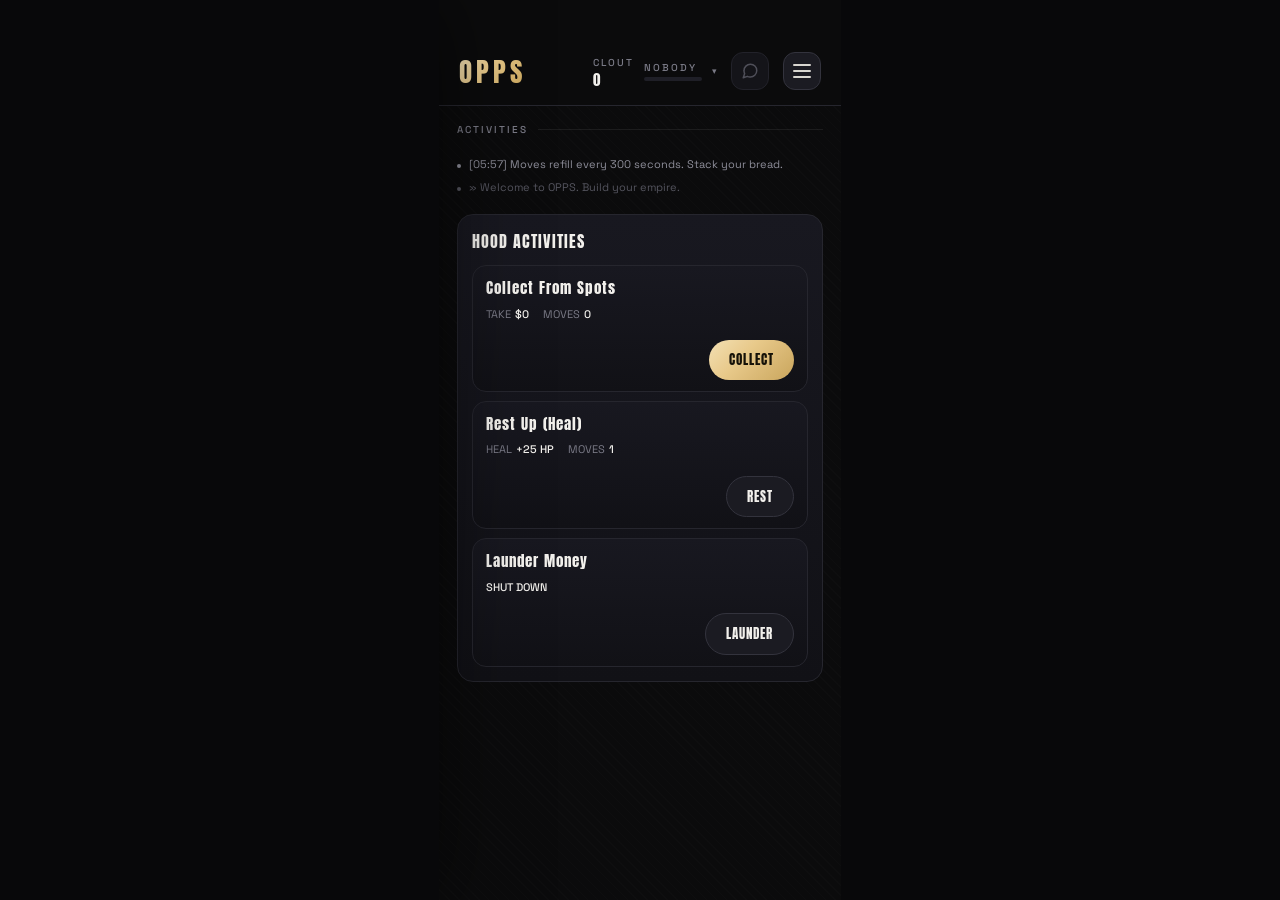
==== index.html @ dcd7d661 "DOM-114: S5 Crew + crew dialogue popup Rebuilds CREW to the Chrome Money v0.2 prototype: three secti" ====
<!DOCTYPE html>
<html lang="en">
<head>
  <meta charset="UTF-8">
  <meta name="viewport" content="width=device-width, initial-scale=1.0">
  <title>OPPS — Street Empire</title>
  <link rel="preconnect" href="https://fonts.googleapis.com">
  <link rel="preconnect" href="https://fonts.gstatic.com" crossorigin>
  <!-- The only two permitted families (CLAUDE.md, UI Implementation Contract).
       Anton ships a single weight; its weight comes from the typeface. -->
  <link href="https://fonts.googleapis.com/css2?family=Anton&family=Space+Grotesk:wght@400;500;700&display=swap" rel="stylesheet">
  <!-- Stylesheets load in this order and the cascade depends on it: tokens,
       shared chrome, then screens. A new screen adds css/<nn>-<name>.css and
       one line here — it never appends to someone else's file (DOM-127). -->
  <link rel="stylesheet" href="css/00-base.css">
  <link rel="stylesheet" href="css/10-chrome.css">
  <link rel="stylesheet" href="css/20-legacy.css">
  <link rel="stylesheet" href="css/25-opps-list.css">
  <link rel="stylesheet" href="css/30-plugs.css">
  <link rel="stylesheet" href="css/35-settings.css">
  <link rel="stylesheet" href="css/40-profile.css">
  <link rel="stylesheet" href="css/45-crew.css">
  <link rel="stylesheet" href="css/50-motion.css">
  <link rel="stylesheet" href="css/60-refinements.css">
  <link rel="stylesheet" href="css/70-moves.css">
</head>
<body>

<div class="app" id="app">

  <!-- HEADER (v0.2 README §Header) -->
  <header>
    <div class="hdr-row">
      <div class="logo">OPPS</div>

      <!-- clout cluster: CLOUT over value · rank over a 4px level-progress bar · ▾.
           (The bar wears --xp, the token the contract fixes for level meters;
           what it measures is Clout toward the next level — DOM-124.)
           Tap opens the metrics panel. -->
      <button class="hdr-cluster" onclick="openMetrics()" aria-label="Power and currencies">
        <span class="hdr-cluster-col">
          <span class="hdr-cluster-k">CLOUT</span>
          <span class="hdr-cluster-v" id="h-clout">0</span>
        </span>
        <span class="hdr-cluster-col">
          <span class="hdr-cluster-k" id="h-rank">SHORTY</span>
          <span class="hdr-xp-mini"><span class="hdr-xp-fill" id="h-xp-mini" style="width:0%"></span></span>
        </span>
        <span class="hdr-caret">&#9662;</span>
      </button>

      <!-- Messages ships with DOM-119 (S10); shown disabled, not dead.
           The unread badge markup is ready for it. -->
      <button class="hdr-btn" id="btn-msgs" disabled aria-label="Messages — not available yet">
        <svg width="18" height="18" viewBox="0 0 24 24" fill="none" stroke="currentColor" stroke-width="2" stroke-linecap="round" stroke-linejoin="round" aria-hidden="true"><path d="M21 11.5a8.38 8.38 0 0 1-9 8.4 8.5 8.5 0 0 1-3.5-.76L3 21l1.86-5.54A8.38 8.38 0 0 1 4 11.5a8.5 8.5 0 0 1 8.5-8.5 8.38 8.38 0 0 1 8.5 8.5z"></path></svg>
        <span class="hdr-badge" id="msg-badge" hidden></span>
      </button>

      <!-- hamburger — opens the nav drawer -->
      <button class="hdr-btn" id="btn-menu" onclick="openDrawer()" aria-label="Menu">
        <span class="hamb" aria-hidden="true"><i></i><i></i><i></i></span>
      </button>
    </div>
    <div class="hdr-rule"></div>
  </header>

  <!-- MAIN -->
  <main>

    <!-- Screen label — a caption, not a title -->
    <div class="section-label"><h3 id="section-title">ACTIVITIES</h3><div class="rule"></div></div>

    <!-- FEED -->
    <div id="feed">
      <div class="feed-line info">» Welcome to OPPS. Build your empire.</div>
    </div>

    <!-- HOOD TAB -->
    <div class="tab active" id="tab-hood">
      <!-- HOSPITAL (DOM-72) — hidden while healthy; the defeat flow lands here. -->
      <div class="card hospital-card" id="hospital-card" hidden>
        <div class="card-title">THE HOSPITAL</div>
        <div class="hospital-body">
          <div class="hospital-status">You got beat down. Discharged in
            <span class="hospital-timer" id="hospital-timer">0:00</span></div>
          <button class="hospital-heal-btn" id="hospital-heal-btn" onclick="hospitalHealNow()">HEAL NOW</button>
          <button class="hospital-iap-btn" id="hospital-iap-btn" hidden>SKIP THE WAIT</button>
        </div>
      </div>
      <div class="card">
        <div class="card-title">HOOD ACTIVITIES</div>
        <div class="job-grid">
          <div class="job-card" onclick="doActivity('collect')">
            <div class="job-name">Collect From Spots</div>
            <div class="job-meta">
              <span>TAKE <span class="val" id="collect-income">$0</span></span>
              <span>MOVES <span class="val">0</span></span>
            </div>
            <div class="do-job-btn">COLLECT</div>
          </div>
          <div class="job-card" onclick="doActivity('rest')">
            <div class="job-name">Rest Up (Heal)</div>
            <div class="job-meta">
              <span>HEAL <span class="val">+25 HP</span></span>
              <span>MOVES <span class="val">1</span></span>
            </div>
            <div class="do-job-btn secondary">REST</div>
          </div>
          <div class="job-card" onclick="doActivity('launder')">
            <div class="job-name">Launder Money</div>
            <div class="job-meta">
              <span class="val">SHUT DOWN</span>
            </div>
            <div class="do-job-btn secondary">LAUNDER</div>
          </div>
        </div>
      </div>
    </div>

    <!-- MAP TAB -->
    <div class="tab" id="tab-map">
      <div class="map-outer">
        <div id="map-container">
          <!-- SVG injected by map.js -->
        </div>
        <!-- Controls -->
        <div class="map-controls">
          <button onclick="GameMap.zoomIn()" title="Zoom in" id="map-btn-in">+</button>
          <div id="map-zoom-chip">1.0×</div>
          <button onclick="GameMap.zoomOut()" title="Zoom out" id="map-btn-out">−</button>
          <button onclick="GameMap.reset()" title="Fit city">⊡</button>
          <button onclick="GameMap.centerBase()" title="Center on base">⌖</button>
          <button onclick="toggleMap3D()" id="map-3d-btn" title="Toggle 3D view">3D</button>
        </div>
        <div class="map-hint">DRAG TO PAN · PINCH OR SCROLL TO ZOOM · DOUBLE-TAP TO ZOOM IN</div>
      </div>
    </div>

    <!-- MAKE MOVES TAB (S6, DOM-115) — renderJobs() writes all six sections. -->
    <div class="tab mv" id="tab-jobs"></div>

    <!-- FIGHT TAB -->
    <div class="tab" id="tab-fight">
      <div class="card">
        <div class="card-title">OPPS LIST</div>
        <div class="enemy-list" id="enemy-list"></div>
      </div>
    </div>

    <!-- PLUGS TAB -->
    <div class="tab" id="tab-plugs">
      <div class="card">
        <div class="card-title">PLUGS — YOUR CONNECTS</div>
        <div class="plugs-grid" id="plugs-grid"></div>
      </div>
    </div>

    <!-- STORE TAB -->
    <div class="tab" id="tab-store">
      <div class="card">
        <div class="card-title">THE PLUG — GEAR UP</div>
        <div class="store-grid" id="store-list"></div>
      </div>
      <div id="iap-section"></div>
    </div>

    <!-- PROPS TAB -->
    <div class="tab" id="tab-props">
      <div class="card">
        <div class="card-title">SPOTS — PASSIVE INCOME</div>
        <div class="prop-grid" id="prop-list"></div>
      </div>
    </div>

    <!-- CREW TAB -->
    <div class="tab" id="tab-crew"></div>

    <!-- PROFILE TAB -->
    <div class="tab" id="tab-profile">
      <div class="pf" id="pf-root"></div>
    </div>

    <!-- STATS TAB -->
    <div class="tab" id="tab-stats">
      <div class="card">
        <div class="card-title">YOUR STATS</div>
        <div class="stat-grid" id="stat-grid"></div>
      </div>
      <div class="card">
        <div class="card-title">INVENTORY</div>
        <div id="inventory-list"></div>
      </div>
    </div>

    <!-- SETTINGS TAB (DOM-111) — rendered by js/settings.js -->
    <div class="tab" id="tab-settings">
      <div class="st" id="st-root"></div>
    </div>

  </main>

  <!-- NAV DRAWER (v0.2 OVERLAYS.md) — stays mounted so open/close animates.
       Eight spec items; the LEGACY section is temporary (ruled on DOM-110,
       2026-09-14) and shrinks as DOM-115/117/118 absorb those screens. -->
  <div class="drawer-scrim" id="drawer-scrim" onclick="closeDrawer()"></div>
  <aside class="drawer" id="drawer" aria-hidden="true">
    <div class="drawer-head">
      <div class="drawer-wordmark">OPPS</div>
      <button class="btn-x" onclick="closeDrawer()" aria-label="Close menu">&#x2715;</button>
    </div>
    <nav class="drawer-items">
      <button class="drawer-item" data-nav="map"      onclick="navTo('map')"><span class="drawer-dot"></span><span class="drawer-label">THE HOOD</span></button>
      <button class="drawer-item" data-nav="jobs"     onclick="navTo('jobs')"><span class="drawer-dot"></span><span class="drawer-label">MAKE MOVES</span></button>
      <button class="drawer-item" data-nav="fight"    onclick="navTo('fight')"><span class="drawer-dot"></span><span class="drawer-label">OPPS LIST</span></button>
      <button class="drawer-item" data-nav="plugs"    onclick="navTo('plugs')"><span class="drawer-dot"></span><span class="drawer-label">PLUGS</span></button>
      <button class="drawer-item" data-nav="crew"     onclick="navTo('crew')"><span class="drawer-dot"></span><span class="drawer-label">CREW</span></button>
      <button class="drawer-item" data-nav="store"    onclick="navTo('store')"><span class="drawer-dot"></span><span class="drawer-label">STORE</span></button>
      <button class="drawer-item" data-nav="profile"  onclick="navTo('profile')"><span class="drawer-dot"></span><span class="drawer-label">PROFILE</span></button>
      <button class="drawer-item" data-nav="settings" onclick="navTo('settings')"><span class="drawer-dot"></span><span class="drawer-label">SETTINGS</span></button>
      <div class="drawer-divider">LEGACY</div>
      <button class="drawer-item legacy" data-nav="hood"  onclick="navTo('hood')"><span class="drawer-dot"></span><span class="drawer-label">ACTIVITIES</span></button>
      <button class="drawer-item legacy" data-nav="props" onclick="navTo('props')"><span class="drawer-dot"></span><span class="drawer-label">SPOTS</span></button>
      <button class="drawer-item legacy" data-nav="stats" onclick="navTo('stats')"><span class="drawer-dot"></span><span class="drawer-label">STATS</span></button>
    </nav>
  </aside>

  <!-- METRICS / CURRENCIES PANEL -->
  <div id="metrics-overlay" onclick="closeMetrics()">
    <div class="metrics-panel" onclick="event.stopPropagation()">
      <div class="metrics-head">
        <span class="caret">&#8250;</span>
        <span class="ttl">POWER &amp; CURRENCIES</span>
        <button class="metrics-close" onclick="closeMetrics()" aria-label="Close">&#10005;</button>
      </div>
      <div class="metrics-hero">
        <div>
          <div class="metric-label">TOTAL CLOUT</div>
          <div class="hero-val" id="m-clout">0</div>
          <div class="hero-sub">Street respect</div>
        </div>
        <div class="hero-right">
          <div class="hero-lv">LEVEL <span id="m-level">1</span></div>
          <div class="hero-rank" id="m-rank">SHORTY</div>
        </div>
      </div>
      <div class="metric-row">
        <div class="metric-top"><span class="metric-label">CLOUT TO NEXT</span><span class="metric-val" id="xp-label">0 / 100</span></div>
        <div class="metric-track"><div class="metric-fill xp" id="xp-bar" style="width:0%"></div></div>
      </div>
      <div class="metric-row">
        <div class="metric-top"><span class="metric-label">MOVES</span><span class="metric-val" id="moves-label">10 / 10</span></div>
        <div class="metric-track"><div class="metric-fill energy" id="moves-bar" style="width:100%"></div></div>
      </div>
      <div class="metric-row">
        <div class="metric-top"><span class="metric-label">HEALTH</span><span class="metric-val" id="health-label">100 / 100</span></div>
        <div class="metric-track"><div class="metric-fill health" id="health-bar" style="width:100%"></div></div>
      </div>
      <div class="metric-row">
        <div class="metric-top"><span class="metric-label">BAG</span><span class="metric-val cash" id="h-cash">$500</span></div>
      </div>
      <div class="metric-row">
        <div class="metric-top"><span class="metric-label">STAMINA</span><span class="metric-val" id="h-stamina">3 / 3</span></div>
      </div>
      <div class="metric-row" style="display:none">
        <span class="metric-val" id="h-moves">10/10</span><span class="metric-val" id="h-health">100/100</span>
      </div>
    </div>
  </div>


  <!-- ══ OVERLAYS ══
       All overlays render INSIDE the app frame, never as browser dialogs
       (design handoff: "all rendered inside the phone frame"). -->
  <!-- OFFER SHEET (DOM-76) — raised at the out-of-Stamina / out-of-Moves pain
       moments by surfaceOffer() in payments.js. One offer, one dismiss. -->
  <div class="overlay" id="offer-overlay">
    <div class="offer-box">
      <div class="offer-title" id="offer-title">OUT OF STAMINA</div>
      <div class="offer-desc" id="offer-desc"></div>
      <button class="offer-buy-btn" id="offer-buy-btn">BUY</button>
      <button class="offer-dismiss-btn" onclick="closeOffer()">WAIT IT OUT</button>
    </div>
  </div>

  <!-- ENGAGE MODAL (DOM-112 — OVERLAYS.md §Engage modal)
       Keeps the DOM-72 turn-based fight underneath: the sim window's three
       states are idle (pre-fight odds) → running (the round-by-round trace)
       → done (the W/L stamp). DIP is the existing RUN escape. -->
  <div class="overlay" id="combat-overlay">
    <div class="eng-box">

      <div class="eng-target">
        <div class="eng-portrait">
          <img id="c-enemy-portrait" src="" alt="" hidden>
        </div>
        <div class="eng-target-id">
          <div class="eng-name" id="c-enemy-name">OPP</div>
          <div class="eng-role" id="c-enemy-role"></div>
        </div>
      </div>

      <!-- Sim window — 96px, scanline texture. -->
      <div class="eng-sim" id="eng-sim">
        <div class="eng-idle">
          <div class="eng-idle-k">WIN PROBABILITY</div>
          <div class="eng-odds" id="c-odds">—</div>
        </div>
        <!-- The fight trace (the DOM-103 sparkline well, restyled): chrome
             line = you, --red = opp, one point per round. -->
        <div class="eng-trace" id="combat-log">
          <svg class="combat-spark" id="combat-spark" aria-hidden="true">
            <line class="combat-spark-mid" id="spark-mid"></line>
            <path class="opp" id="spark-opp"></path>
            <path class="you" id="spark-you"></path>
            <circle class="combat-spark-dot opp" id="spark-dot-opp" r="3"></circle>
            <circle class="combat-spark-dot you" id="spark-dot-you" r="3"></circle>
          </svg>
        </div>
        <div class="eng-stamp" id="spark-result"></div>
        <div class="eng-caption" id="combat-result"></div>
      </div>

      <div class="eng-foot">
        <button class="eng-dip" id="run-btn" onclick="runAway()">DIP</button>
        <button class="eng-hit" id="hit-btn" onclick="hitEm()">HIT &#39;EM</button>
      </div>
      <button class="eng-close" id="close-combat" onclick="closeCombat()" style="display:none">CLOSE</button>
    </div>
  </div>
  <!-- Clout log modal (DOM-115). OVERLAYS.md: bottom sheet, z 60, max-height
       82%, radius 24 24 0 0, translateY .26s, --border-gold with no bottom.
       Rows come off the transaction ledger, newest first. -->
  <div class="overlay" id="clout-log-overlay" onclick="cloutLogScrim(event)">
    <div class="clout-log">
      <div class="clout-log-head">
        <span class="clout-log-title">CLOUT LOG</span>
        <span class="clout-log-count" id="clout-log-count">0 EVENTS</span>
        <button class="clout-log-close" onclick="closeCloutLog()" aria-label="Close">&#10005;</button>
      </div>
      <div class="clout-log-body" id="clout-log-body"></div>
    </div>
  </div>

  <!-- Plug dialogue popup (DOM-113). OVERLAYS.md: z 70, centered, max-w 330px,
       scrim .8, border --border-gold, scale .22s. The name rides in a pill over
       the portrait; LATER is the dismiss, so there is no separate close X. -->
  <div class="overlay" id="plug-overlay" onclick="plugScrim(event)">
    <div class="plug-modal">
      <div class="plug-modal-portrait-wrap">
        <img id="plug-modal-portrait" src="" alt="">
        <div class="plug-modal-scrim"></div>
        <div class="plug-modal-namewrap">
          <span class="plug-modal-name" id="plug-modal-name">NAME</span>
        </div>
      </div>
      <div class="plug-modal-body">
        <div class="plug-modal-moniker" id="plug-modal-moniker">TITLE</div>
        <div class="plug-modal-text" id="plug-modal-text"></div>
        <div class="plug-quest" id="plug-quest-panel" hidden></div>
        <div class="plug-modal-footer">
          <span class="plug-modal-count" id="plug-modal-count">1 / 4</span>
          <span class="plug-modal-spacer"></span>
          <button class="plug-later-btn" onclick="closePlug()">LATER</button>
          <button class="plug-modal-cta" id="plug-modal-cta" onclick="advancePlug()">NEXT</button>
        </div>
      </div>
    </div>
  </div>
  <!-- Crew dialogue popup (DOM-114). Reuses the plug modal shell: 05-crew.md
       specifies "same geometry as the plug popup", with a 268px portrait and a
       status row where the plug has a moniker. -->
  <div class="overlay" id="crew-overlay" onclick="crewScrim(event)">
    <div class="plug-modal">
      <div class="plug-modal-portrait-wrap crew-modal-portrait-wrap">
        <img id="crew-modal-portrait" src="" alt="">
        <div class="plug-modal-scrim"></div>
        <div class="plug-modal-namewrap">
          <span class="plug-modal-name" id="crew-modal-name">NAME</span>
        </div>
      </div>
      <div class="plug-modal-body">
        <div class="crew-modal-status">
          <span class="crew-dot" id="crew-modal-dot"></span>
          <span class="crew-modal-doing" id="crew-modal-doing"></span>
        </div>
        <div class="crew-modal-line" id="crew-modal-line"></div>
        <div class="plug-modal-footer">
          <span class="plug-modal-spacer"></span>
          <button class="plug-later-btn" onclick="closeCrewMember()">LATER</button>
          <button class="crew-map-btn" onclick="crewSeeOnMap()">
            <svg width="14" height="14" viewBox="0 0 24 24" aria-hidden="true"><path d="M12 2C8.1 2 5 5.1 5 9c0 5.2 7 13 7 13s7-7.8 7-13c0-3.9-3.1-7-7-7zm0 9.5A2.5 2.5 0 1 1 12 6.5a2.5 2.5 0 0 1 0 5z"></path></svg>SEE ON MAP
          </button>
        </div>
      </div>
    </div>
  </div>
  <div class="levelup-banner" id="levelup-banner">
    <div class="levelup-text">RANKED UP</div>
    <div class="levelup-sub" id="levelup-sub">You are now Rank 2</div>
  </div>
  <div class="toast" id="toast"></div>
  <!-- Player Profile overlays: equip picker, confirm allocation, stat info -->
  <div id="pf-overlays"></div>

</div>

<script src="https://cdn.jest.com/sdk/latest/jestsdk.js"></script>
<script src="js/state.js"></script>
<script src="js/tuning.js"></script>
<script src="js/ledger.js"></script>
<script src="js/progression.js"></script>
<script src="js/xp.js"></script>
<script src="js/regen.js"></script>
<script src="js/unlocks.js"></script>
<script src="js/ui.js"></script>
<script src="js/auth.js"></script>
<script src="js/sound.js"></script>
<script src="js/map.js"></script>
<script src="js/hud.js"></script>
<script src="js/drops.js"></script>
<script src="js/jobs.js"></script>
<script src="js/fightmath.js"></script>
<script src="js/hospital.js"></script>
<script src="js/combat.js"></script>
<script src="js/store.js"></script>
<script src="js/properties.js"></script>
<script src="js/hood.js"></script>
<script src="js/stats.js"></script>
<script src="js/profile.js"></script>
<script src="js/crew.js"></script>
<script src="js/quests.js"></script>
<script src="js/plugs.js"></script>
<script src="js/settings.js"></script>
<script src="js/notifications.js"></script>
<script src="js/payments.js"></script>
<script src="js/map3d.js"></script>
<script src="js/main.js"></script>
</body>
</html>
---- css/00-base.css ----
/* ═══════════════════════════════════════════════════════════
   OPPS — CHROME MONEY v0.2
   Implements the UI Implementation Contract in CLAUDE.md and the
   v0.2 design handoff (docs/design/chrome-money-v0.2/README.md).
   Cold near-black panels. One warm metal gradient reserved for
   money and the single primary action. Anton display over
   Space Grotesk UI. No emoji, no red outside combat.

   Do not add values from the retired amber/highlighter guide.
   ═══════════════════════════════════════════════════════════ */
:root {
  /* ── Chrome Money v0.2 tokens — canonical (README §Design tokens) ── */
  /* surfaces */
  --app:            #08080a;  /* outside the app frame */
  --bg:             #0b0b0c;  /* app background, always with the pinstripe */
  --surface-deep:   #0d0d11;  /* header wells, image backdrops, log container */
  --surface:        #111116;  /* card gradient end, portrait backdrops */
  --surface-raised: #1b1b22;  /* buttons, icon wells, inputs, avatars */
  --track:          #1f1f27;  /* meter tracks, hairline section rules */
  --row-divider:    #1d1c22;  /* hairline between list rows */

  /* borders — always 1px */
  --border:          #26262e;  /* default card border, header rule */
  --border-strong:   #33333d;  /* control borders (buttons, inputs, portraits) */
  --border-gold:     #3d3627;  /* gold-tinted: accent cards, hover, overlays */
  --border-danger:   #5a2b24;  /* engage / opp borders */
  --border-disabled: #22222a;  /* disabled buttons/chips (with --bg-disabled) */
  --bg-disabled:     #141419;

  /* ink */
  --gold:          #e8c98a;  /* flat gold: values, icons, active labels */
  --gold-deep:     #a8873f;  /* end of gold bar-fill gradient */
  --ink:           #161208;  /* text on gold — never white */
  --text:          #f2f0ec;  /* primary text */
  --text-bright:   #d8d6d0;  /* body copy, message bubbles, icons */
  --text-mid:      #8e8e9a;  /* secondary text, inactive labels */
  --text-label:    #7a7a86;  /* eyebrow labels, timestamps */
  --text-disabled: #4f4f59;  /* disabled labels, "/ cap" halves */
  --xp:            #6f8cff;  /* XP/level bars, skill-point badge */
  --danger:        #e0523f;  /* opps, HP bars, unread badges, timers */
  --success:       #4fd39a;  /* owned/completed/positive, working dots */

  /* gradients (exact strings) */
  --gold-chrome:   linear-gradient(135deg,#f3e0b4,#e8c98a 40%,#c9a55c);
  --card-fill:     linear-gradient(180deg,#181820,#111116);
  --overlay-fill:  linear-gradient(180deg,#181820,#0d0d11);
  --warm-card:     linear-gradient(110deg,#1d1b16,#111116);
  --gold-bar:      linear-gradient(90deg,#e8c98a,#a8873f);
  --portrait-scrim: linear-gradient(0deg,rgba(8,8,10,0.9),transparent);
  --portrait-scrim-soft: linear-gradient(0deg,rgba(8,8,10,0.7),transparent); /* shorter scrims over list art */

  --modal-shadow: 0 30px 80px rgba(0,0,0,.6);

  /* shape — everything is a pill or a soft card */
  --r-pill: 999px;  /* ALL buttons, chips, badges, bars, avatars */
  --r-panel: 22px;  /* centered overlay panels */
  --r-sheet: 24px;  /* bottom sheets: 24px 24px 0 0 */
  --r-card: 16px;   /* cards, list containers */
  --r-tile: 14px;   /* small tiles, portrait frames, drawer items */
  --r-icon: 12px;   /* 38px icon buttons, 36px map controls */

  --pad-screen: 20px;  --gap-list: 9px;  --gap-section: 14px;

  --display: 'Anton', sans-serif;
  --ui:      'Space Grotesk', sans-serif;

  /* rarity (DOM-18, CLAUDE.md "Rarity") — v0.2 KEEPS this 6-tier
     reserved-hue scale (ruled on DOM-110, 2026-09-14): the prototype's
     4-tier gold-LEGEND scale is NOT adopted; gold stays money-only.
     Item NAME ink + 1px border tint, never a fill, never a glow.
     Mythic reserved. */
  --rarity-common:    #a6a6b2;  --rarity-common-edge:    #33333d;
  --rarity-uncommon:  #8fbf78;  --rarity-uncommon-edge:  #33412f;
  --rarity-rare:      #56b3c9;  --rarity-rare-edge:      #24404a;
  --rarity-epic:      #a08ae6;  --rarity-epic-edge:      #3a3354;
  --rarity-legendary: #d99a4e;  --rarity-legendary-edge: #4a3823;
  --rarity-mythic:    #cf6f9e;  --rarity-mythic-edge:    #48293a;

  /* ── Legacy v0.1 aliases ──
     The pre-v0.2 rules below still read these. Each screen rebuild
     (DOM-111..119) moves its rules onto the canonical names; delete the
     aliases with the last one. Do not use them in new code. */
  --well:        var(--surface-deep);
  --panel-top:   #181820;
  --panel:       var(--surface);
  --control:     var(--surface-raised);
  --border-ctrl: var(--border-strong);
  --border-red:  var(--border-danger);
  --body:        var(--text-bright);
  --muted:       var(--text-mid);
  --faint:       var(--text-label);
  --ghost:       #55555f;
  --disabled:    var(--text-disabled);
  --chrome:      var(--gold);
  --chrome-ink:  var(--ink);
  --red:         var(--danger);
  --green:       var(--success);
  --chrome-fill: var(--gold-chrome);
  --panel-fill:  var(--card-fill);
  --energy-fill: var(--gold-bar);
  --chip-locked-bg:     var(--bg-disabled);
  --chip-locked-border: var(--border-disabled);
}

::selection { background: var(--chrome); color: var(--chrome-ink); }

* { margin: 0; padding: 0; box-sizing: border-box; }

body {
  margin: 0;
  background: var(--app);
  color: var(--body);
  font-family: var(--ui);
  font-size: 15px;
  line-height: 1.5;
  height: 100vh;
  height: 100dvh;
  overflow: hidden;
}

/* ═══════════════════════════════════════════════════════════
   APP SHELL
   The bezel is a prototype presentation device and is NOT built.
   ═══════════════════════════════════════════════════════════ */

.app {
  position: relative;
  width: 100%;
  max-width: 402px;
  margin: 0 auto;
  /* a fixed frame: the header stays put and `main` scrolls inside it,
     rather than the whole document scrolling */
  height: 100vh;
  height: 100dvh;
  display: flex;
  flex-direction: column;
  overflow: hidden;
  background: var(--bg);
  /* the pinstripe — screen surface only (v0.2 exact string) */
  background-image: repeating-linear-gradient(45deg,
    rgba(255,255,255,0.012), rgba(255,255,255,0.012) 1px,
    transparent 1px, transparent 7px);
}
---- css/10-chrome.css ----
/* ═══════════════════════════════════════════════════════════
   SHARED CHROME
   The furniture every screen sits in: header and clout cluster, the scroll
   body, tab containers, cards, buttons and meters. A screen restyling one of
   these is changing it for every screen — say so on the ticket.

   Linked from index.html in this order; the cascade depends on it.
   ═══════════════════════════════════════════════════════════ */
/* ── HEADER ── */
header {
  flex: none;
  padding: 52px var(--pad-screen) 0;
  background: var(--bg);
  position: relative;
  z-index: 10;
}
.hdr-row { display: flex; align-items: center; gap: var(--gap-section); }

.logo {
  font-family: var(--display);
  font-size: 27px;
  line-height: 1;
  letter-spacing: 4px;
  background: var(--gold-chrome);
  -webkit-background-clip: text;
          background-clip: text;
  color: transparent;
}

/* ── clout cluster (v0.2 README §Header) — tap opens the metrics panel ──
   CLOUT label over the value; rank title over a 4px XP mini-bar; a 9px ▾ */
.hdr-cluster {
  display: flex; align-items: center; gap: 10px;
  margin-left: auto;
  background: none; border: none; padding: 0;
  cursor: pointer; text-align: left;
  transition: opacity .16s;
}
.hdr-cluster:hover { opacity: .82; }
.hdr-cluster-col { display: flex; flex-direction: column; gap: 3px; }
.hdr-cluster-k {
  font-family: var(--ui); font-weight: 500; font-size: 10px;
  letter-spacing: 2px; text-transform: uppercase; color: var(--text-label);
}
.hdr-cluster-v {
  font-family: var(--display); font-size: 15px; letter-spacing: 1px;
  line-height: 1; color: var(--text);
}
.hdr-xp-mini {
  display: block; min-width: 58px; height: 4px;
  border-radius: var(--r-pill); background: var(--track); overflow: hidden;
}
.hdr-xp-fill {
  display: block; height: 100%; background: var(--xp);
  border-radius: var(--r-pill); transition: width .4s;
}
.hdr-caret { font-size: 9px; color: var(--text-label); }

/* 38x38 icon buttons — radius 12 (v0.2 icon-button recipe) */
.hdr-btn {
  flex: none; position: relative;
  width: 38px; height: 38px;
  display: flex; align-items: center; justify-content: center;
  background: var(--surface-raised);
  border: 1px solid var(--border-strong);
  border-radius: var(--r-icon);
  color: var(--text-bright);
  cursor: pointer;
  transition: border-color .16s;
}
.hdr-btn:hover:not(:disabled) { border-color: var(--border-gold); }
.hdr-btn:disabled {
  background: var(--bg-disabled);
  border-color: var(--border-disabled);
  color: var(--text-disabled);
  cursor: not-allowed;
}
/* unread badge (v0.2: -5px offsets, 1px bg ring, SG 700 9px ink) */
.hdr-badge {
  position: absolute; top: -5px; right: -5px;
  min-width: 16px; height: 16px; padding: 0 4px;
  display: flex; align-items: center; justify-content: center;
  background: var(--danger); border: 1px solid var(--bg);
  border-radius: var(--r-pill);
  font-family: var(--ui); font-weight: 700; font-size: 9px; color: var(--ink);
}
.hdr-badge[hidden] { display: none; }
/* hamburger — three 18×2px pills, 4px gaps */
.hamb { display: flex; flex-direction: column; gap: 4px; }
.hamb i {
  display: block; width: 18px; height: 2px;
  border-radius: var(--r-pill); background: var(--text-bright);
}

/* signature divider — full-bleed, 15px under the row */
.hdr-rule {
  height: 1px; margin: 15px calc(var(--pad-screen) * -1) 0;
  background: var(--border);
}

/* ── SCROLL BODY ── (v0.2: 18px sides; The Hood is the 0-padding exception) */
main {
  flex: 1;
  overflow-y: auto;
  padding: 16px 18px 28px;
  scrollbar-width: none;
}
main::-webkit-scrollbar { width: 0; height: 0; }

/* the map fills the body: main becomes a flex column so .map-outer's
   `flex: 1` resolves against a real height instead of collapsing.
   Map is the one screen with no side padding. */
.app.is-map main { padding: 0; overflow: hidden; display: flex; flex-direction: column; }
.app.is-map .tab.active { display: flex; flex-direction: column; flex: 1; min-height: 0; }
.map-outer { min-height: 0; }
.app.is-map .section-label,
.app.is-map #feed { display: none; }

/* section label — a caption, not a title. Do not enlarge. */
.section-label { display: flex; align-items: center; gap: 10px; margin-bottom: 16px; }
.section-label h3 {
  margin: 0;
  font-family: var(--ui);
  font-weight: 500; font-size: 10px; letter-spacing: 2px;
  text-transform: uppercase;
  color: var(--faint);
}
.section-label .rule { flex: 1; height: 1px; background: rgba(255,255,255,0.07); }

/* section header (within screens): Anton 15px title + rule + right count */
.section-head { display: flex; align-items: center; gap: 10px; margin-bottom: 10px; }
.section-head h4 {
  margin: 0; font-family: var(--display);
  font-size: 15px; letter-spacing: 2px; color: var(--text);
}
.section-head .rule { flex: 1; height: 1px; background: var(--track); }
.section-head .count {
  font-family: var(--ui); font-weight: 500; font-size: 10px;
  letter-spacing: 2px; text-transform: uppercase; color: var(--text-label);
}

/* ── TABS ── */
/* Visibility is the tab's own business. `:not(.active)` is what makes that
   stick: at (0,2,0) it outranks any single-class rule a screen declares for
   itself, so a screen cannot accidentally leave its tab on top of every other
   one — which is exactly what `.mv { display: flex }` did (DOM-129). A screen
   that needs a display other than block says so with `.tab.<screen>.active`. */
.tab:not(.active) { display: none; }
.tab.active { display: block; }

/* ═══════════════════════════════════════════════════════════
   NAV DRAWER (v0.2 OVERLAYS.md) — z 50 scrim / 51 panel.
   Hidden overlays stay MOUNTED (opacity 0, pointer-events none)
   so open/close always animates.
   ═══════════════════════════════════════════════════════════ */
.drawer-scrim {
  position: absolute; inset: 0; z-index: 50;
  background: rgba(0,0,0,0.6);
  opacity: 0; pointer-events: none;
  transition: opacity .25s;
}
.drawer-scrim.open { opacity: 1; pointer-events: auto; }
.drawer {
  position: absolute; top: 0; bottom: 0; left: 0; z-index: 51;
  width: 262px;
  display: flex; flex-direction: column;
  padding: 30px 0 20px;
  background: var(--overlay-fill);
  border-right: 1px solid var(--border);
  box-shadow: 30px 0 80px rgba(0,0,0,0.6);
  transform: translateX(-112%);
  transition: transform .28s cubic-bezier(.4,0,.2,1);
}
.drawer.open { transform: translateX(0); }
.drawer-head {
  display: flex; align-items: center; justify-content: space-between;
  padding: 0 20px 18px;
  border-bottom: 1px solid var(--track);
}
.drawer-wordmark {
  font-family: var(--display); font-size: 24px; letter-spacing: 4px;
  line-height: 1;
  background: var(--gold-chrome);
  -webkit-background-clip: text;
          background-clip: text;
  color: transparent;
}
.drawer-items { flex: 1; overflow-y: auto; scrollbar-width: none; padding-top: 12px; }
.drawer-items::-webkit-scrollbar { width: 0; }
.drawer-item {
  display: flex; align-items: center; gap: 12px;
  width: calc(100% - 24px); text-align: left;
  margin: 0 12px; padding: 14px 16px;
  border-radius: var(--r-tile);
  background: transparent; border: 1px solid transparent;
  cursor: pointer;
  transition: background .16s;
}
.drawer-item:hover { background: rgba(255,255,255,0.02); }
.drawer-dot {
  flex: none; width: 7px; height: 7px; border-radius: 50%;
  background: var(--border-strong);
}
.drawer-label {
  font-family: var(--display); font-size: 15px; letter-spacing: 1.5px;
  color: var(--text-mid);
}
.drawer-item.active {
  background: var(--surface-raised);
  border-color: var(--border-gold);
}
.drawer-item.active .drawer-dot { background: var(--gold-chrome); }
.drawer-item.active .drawer-label { color: var(--text); }
/* locked items (none currently — recipe per OVERLAYS.md) */
.drawer-item.locked { cursor: default; }
.drawer-item.locked:hover { background: transparent; }
.drawer-item.locked .drawer-label { color: var(--text-disabled); }
.drawer-soon {
  margin-left: auto; padding: 3px 8px;
  font-family: var(--ui); font-weight: 700; font-size: 9px;
  letter-spacing: 1px; color: var(--text-disabled);
  border: 1px solid var(--border-disabled); border-radius: var(--r-pill);
}
/* TEMPORARY (ruled on DOM-110, 2026-09-14): legacy screens keep a quiet
   drawer section until their v0.2 homes land. ACTIVITIES → DOM-115,
   SPOTS/STATS → DOM-117/118. Delete this block with the last of them. */
.drawer-divider {
  display: flex; align-items: center; gap: 8px;
  margin: 14px 28px 6px;
  font-family: var(--ui); font-weight: 500; font-size: 9px;
  letter-spacing: 2px; color: var(--text-disabled);
}
.drawer-divider::after { content: ''; flex: 1; height: 1px; background: var(--track); }
.drawer-item.legacy { padding: 10px 16px; }
.drawer-item.legacy .drawer-label { font-size: 12px; color: var(--text-disabled); }
.drawer-item.legacy.active .drawer-label { color: var(--text-mid); }

/* ── CARDS ── */
.card {
  background: var(--panel-fill);
  border: 1px solid var(--border);
  border-radius: var(--r-card);
  padding: 14px;
  margin-bottom: var(--gap-section);
}
.card-title {
  font-family: var(--display);
  font-size: 16px;
  letter-spacing: 1px;
  color: var(--text);
  margin-bottom: 12px;
}

/* ── BUTTONS ──
   All full pills, Anton 12-13 / +1px, 34-38px tall,
   44px effective hit target via padding. One primary per region. */
.btn-primary,
.btn-secondary,
.btn-hostile,
.btn-locked {
  font-family: var(--display);
  font-size: 13px;
  letter-spacing: 1px;
  border-radius: var(--r-pill);
  padding: 11px 20px;
  min-height: 36px;
  cursor: pointer;
  transition: filter .16s, border-color .16s;
}
.btn-primary {
  background: var(--chrome-fill);
  border: none;
  color: var(--chrome-ink);
}
.btn-primary:hover { filter: brightness(1.08); }
.btn-secondary {
  background: var(--surface-raised);
  border: 1px solid var(--border-strong);
  color: var(--text);
}
.btn-secondary:hover { border-color: var(--border-gold); color: var(--text); }
/* combat entry only */
.btn-hostile {
  background: var(--surface-raised);
  border: 1px solid var(--border-danger);
  color: var(--danger);
}
.btn-hostile:hover { background: rgba(224,82,63,0.12); }
/* locked chips state the gate, not the refusal */
.btn-locked,
.btn-primary:disabled,
.btn-secondary:disabled,
.btn-hostile:disabled {
  background: var(--chip-locked-bg);
  border: 1px solid var(--chip-locked-border);
  color: var(--disabled);
  cursor: not-allowed;
  filter: none;
}

/* ── METERS ──
   7px tall (4px mastery), radius 999, track --track, width transition .4s.
   Fills are fixed per meter: XP --xp, energy --energy-fill,
   health --green, enemy HP --red, mastery --energy-fill. */
.meter-track {
  height: 7px; border-radius: var(--r-pill);
  background: var(--track); overflow: hidden;
}
.meter-track.mastery { height: 4px; }
.meter-fill {
  height: 100%; border-radius: var(--r-pill);
  transition: width .4s;
}
.meter-fill.xp      { background: var(--xp); }
.meter-fill.energy  { background: var(--energy-fill); }
.meter-fill.health  { background: var(--green); }
.meter-fill.enemy   { background: var(--red); }
.meter-fill.mastery { background: var(--energy-fill); }
---- css/20-legacy.css ----
/* ═══════════════════════════════════════════════════════════
   v0.1 SCREENS AWAITING REBUILD
   Job grid, Hood, Store, Properties, feed, overlays, combat modal, threat,
   Stats, level-up banner, toast, IAP, Crew, scrollbar, Map and enemy cards —
   carried over from v0.1 unchanged. As each screen is rebuilt under DOM-107
   its rules move out to css/screens/<name>.css and shrink this file.

   Linked from index.html in this order; the cascade depends on it.
   ═══════════════════════════════════════════════════════════ */
/* ── JOB GRID ──
   Single-column rows, action anchored right and vertically centred. */
.job-grid {
  display: flex;
  flex-direction: column;
  gap: var(--gap-list);
}
.job-card {
  background: var(--panel-fill);
  border: 1px solid var(--border);
  border-radius: 14px;
  padding: 11px 13px;
  cursor: pointer;
  transition: border-color .16s;
  position: relative;
}
.job-card:hover { border-color: var(--border-ctrl); }
/* locked jobs render at full contrast — the action names the gate */
.job-card.locked { cursor: not-allowed; }
.job-card.locked:hover { border-color: var(--border); }
.job-name {
  font-family: var(--display); font-size: 15px; letter-spacing: 1px;
  color: var(--text); margin-bottom: 6px;
}
.job-meta { display: flex; gap: var(--gap-section); font-size: 11px; color: var(--faint); margin-bottom: 8px; }
.job-meta span { display: flex; align-items: center; gap: 4px; }
.job-meta .val { color: var(--text); font-weight: 500; }
.job-pay { color: var(--chrome); font-size: 13px; font-weight: 500; }
.job-progress-wrap { margin-top: 8px; }
.job-progress-label {
  display: flex; justify-content: space-between;
  font-size: 10px; letter-spacing: 2px; text-transform: uppercase;
  color: var(--faint); margin-bottom: 4px;
}
.job-bar { height: 4px; background: var(--track); border-radius: var(--r-pill); overflow: hidden; }
.job-bar-fill { height: 100%; background: var(--energy-fill); border-radius: var(--r-pill); transition: width .4s; }
.do-job-btn {
  margin-top: 10px;
  float: right;
  background: var(--chrome-fill);
  border: none;
  color: var(--chrome-ink);
  font-family: var(--display);
  font-size: 13px;
  letter-spacing: 1px;
  padding: 10px 20px;
  border-radius: var(--r-pill);
  cursor: pointer;
  transition: filter .16s;
}
.do-job-btn:hover { filter: brightness(1.06); }
.do-job-btn:disabled {
  background: var(--chip-locked-bg);
  border: 1px solid var(--chip-locked-border);
  color: var(--disabled);
  cursor: not-allowed;
  filter: none;
}

/* ── FIGHT / HOOD ── */
.enemy-list { display: flex; flex-direction: column; gap: var(--gap-list); }
.enemy-card {
  background: var(--panel-fill);
  border: 1px solid var(--border);
  border-radius: var(--r-card);
  padding: 11px 13px;
  display: flex;
  align-items: center;
  gap: 12px;
  /* 58px portrait + a long action label leaves too little for the name on a
     390pt screen. Let the action drop to its own row rather than crush the
     info column; it stays right-anchored either way. */
  flex-wrap: wrap;
  row-gap: 10px;
}
/* opps: 58px circle, 1px control edge. Allies get 62px + a chrome ring. */
.enemy-avatar {
  width: 58px; height: 58px;
  border-radius: 50%;
  background: var(--well);
  display: flex; align-items: center; justify-content: center;
  border: 1px solid var(--border-ctrl);
  flex-shrink: 0;
  overflow: hidden;
}
/* keeps the name readable; forces the action to wrap before this crushes */
.enemy-info { flex: 1 1 130px; min-width: 0; }
.enemy-name { font-family: var(--display); font-size: 15px; letter-spacing: 1px; color: var(--text); }
.enemy-stats { display: flex; gap: 12px; font-size: 11px; color: var(--faint); margin-top: 3px; }
.enemy-stats .val { color: var(--text); }
.attack-btn {
  background: var(--control);
  border: 1px solid var(--border-red);
  color: var(--red);
  font-family: var(--display);
  font-size: 13px;
  letter-spacing: 1px;
  padding: 11px 20px;
  border-radius: var(--r-pill);
  cursor: pointer;
  transition: filter .16s;
  flex: 0 0 auto;
  margin-left: auto;
  align-self: center;
  white-space: nowrap;
}
.attack-btn:hover { filter: brightness(1.15); }

/* ── STORE ── */
.store-grid {
  display: grid;
  grid-template-columns: repeat(2, 1fr);
  gap: var(--gap-list);
}
.store-item {
  background: var(--panel-fill);
  border: 1px solid var(--border);
  border-radius: var(--r-card);
  padding: 12px;
  display: flex;
  flex-direction: column;
}
.item-name { font-family: var(--display); font-size: 14px; letter-spacing: 1px; color: var(--text); margin-bottom: 4px; }
.item-desc { font-size: 11px; color: var(--faint); margin-bottom: 10px; line-height: 1.4; }
.item-price { color: var(--chrome); font-family: var(--ui); font-weight: 500; font-size: 13px; margin-bottom: 10px; }
.buy-btn {
  width: 100%;
  margin-top: auto;
  background: var(--control);
  border: 1px solid var(--border-ctrl);
  color: var(--text);
  font-family: var(--display);
  font-size: 12px;
  letter-spacing: 1px;
  padding: 10px;
  border-radius: var(--r-pill);
  cursor: pointer;
  transition: filter .16s;
}
.buy-btn:hover { border-color: var(--border-gold); }
.buy-btn:disabled {
  background: var(--chip-locked-bg);
  border: 1px solid var(--chip-locked-border);
  color: var(--disabled);
  cursor: not-allowed;
  filter: none;
}

/* ── PROPERTIES ── */
.prop-grid {
  display: grid;
  grid-template-columns: repeat(2, 1fr);
  gap: var(--gap-list);
}
.prop-card {
  background: var(--panel-fill);
  border: 1px solid var(--border);
  border-radius: var(--r-card);
  padding: 12px;
  display: flex;
  flex-direction: column;
}
.prop-name { font-family: var(--display); font-size: 14px; letter-spacing: 1px; color: var(--text); }
.prop-income { color: var(--green); font-size: 12px; margin: 4px 0 6px; font-family: var(--ui); font-weight: 500; }
.prop-owned { color: var(--chrome); font-size: 12px; margin-bottom: 10px; }
.prop-btn {
  width: 100%;
  margin-top: auto;
  background: var(--control);
  border: 1px solid var(--border-ctrl);
  color: var(--text);
  font-family: var(--display);
  font-size: 12px;
  letter-spacing: 1px;
  padding: 10px;
  border-radius: var(--r-pill);
  cursor: pointer;
  transition: filter .16s;
}
.prop-btn:hover { border-color: var(--border-gold); }
.prop-btn:disabled {
  background: var(--chip-locked-bg);
  border: 1px solid var(--chip-locked-border);
  color: var(--disabled);
  cursor: not-allowed;
  filter: none;
}

/* ── FEED ──
   Two lines, no panel and no border. Newest at --muted with a 4px dot
   in the outcome colour; older lines drop to --ghost.
   The dot carries the colour — the text never does. */
#feed {
  max-height: 132px;
  overflow-y: auto;
  font-family: var(--ui);
  font-size: 11px;
  line-height: 1.5;
  margin-bottom: 16px;
  scrollbar-width: none;
}
#feed::-webkit-scrollbar { width: 0; }
.feed-line {
  display: flex; align-items: baseline; gap: 8px;
  padding: 3px 0;
  color: var(--ghost);
}
.feed-line::before {
  content: '';
  flex: none;
  width: 4px; height: 4px; border-radius: 50%;
  background: var(--ghost);
}
.feed-line:first-child { color: var(--muted); }
.feed-line:first-child.win::before   { background: var(--green); }
.feed-line:first-child.loss::before  { background: var(--red); }
.feed-line:first-child.info::before  { background: var(--muted); }
.feed-line:first-child.gold::before  { background: var(--chrome); }

/* ── OVERLAYS ──
   Backdrop rgba(6,6,8,.72), the screen behind at blur(3px) / opacity .3.
   Combat centres; the plug dialog rises from the bottom edge. */
.overlay {
  display: none;
  position: absolute; inset: 0;
  background: rgba(6,6,8,.72);
  backdrop-filter: blur(3px);
  z-index: 200;
  align-items: center;
  justify-content: center;
}
.overlay.open { display: flex; }

/* ── COMBAT MODAL ── */
.combat-box {
  background: var(--panel-fill);
  border: 1px solid var(--border-gold);
  border-radius: 24px;
  box-shadow: var(--modal-shadow);
  padding: 24px;
  width: 360px;
  text-align: center;
}
.combat-title {
  font-family: var(--display);
  font-size: 22px;
  letter-spacing: 1px;
  background: linear-gradient(135deg,#f3e0b4,#e8c98a 45%,#a8873f);
  -webkit-background-clip: text;
          background-clip: text;
  color: transparent;
  margin-bottom: 16px;
}
.vs-row {
  display: flex;
  justify-content: space-around;
  align-items: center;
  margin-bottom: 20px;
}
.fighter { text-align: center; }
.fighter-name { font-family: var(--display); letter-spacing: 1px; font-size: 14px; color: var(--text); }
.hp-bar {
  width: 100px; height: 7px; background: var(--track);
  border-radius: var(--r-pill); overflow: hidden; margin: 6px auto 0;
}
.hp-fill { height: 100%; background: var(--green); border-radius: var(--r-pill); transition: width .4s; }
.hp-fill.enemy-hp { background: var(--red); }
.vs-text { font-family: var(--display); font-size: 18px; color: var(--ghost); letter-spacing: 1px; }

/* The sparkline well — the one place the round history is drawn. Replaces
   both the monospace log and the separate #sim-canvas-wrap that grew up
   beside it. chrome line = you, --red = opp. Renderer: js/combat.js. */
.combat-log {
  position: relative;
  background: var(--well);
  border: 1px solid var(--border);
  border-radius: var(--r-card);
  padding: 10px;
  height: 74px;
  overflow: hidden;
  margin-bottom: 16px;
}
/* no display declaration above, so the UA [hidden] rule still wins — but
   state this explicitly so adding one later can't silently un-hide the well */
.combat-log[hidden] { display: none; }

.combat-spark { display: block; width: 100%; height: 100%; }
.combat-spark .you { fill: none; stroke: var(--chrome); stroke-width: 1.5; }
.combat-spark .opp { fill: none; stroke: var(--red); stroke-width: 1.5; }
.combat-spark-mid { stroke: var(--border-ctrl); stroke-width: 1; stroke-dasharray: 3 4; }
.combat-spark-dot { stroke: none; }
.combat-spark-dot.you { fill: var(--chrome); }
.combat-spark-dot.opp { fill: var(--red); }

.combat-spark-result {
  position: absolute; inset: 0;
  display: flex; align-items: center; justify-content: center;
  font-family: var(--display); font-size: 34px; letter-spacing: 2px;
  opacity: 0; transition: opacity .4s;
  pointer-events: none;
}
.combat-spark-result.show { opacity: 1; }
.combat-spark-result.win  { color: var(--green); }
.combat-spark-result.loss { color: var(--red); }

.combat-result {
  font-family: var(--display);
  font-size: 18px;
  letter-spacing: 1px;
  color: var(--text);
  margin-bottom: 12px;
}
/* RUN — the secondary action beside the hostile HIT 'EM (DOM-72). One region,
   one hostile primary; the escape hatch stays quiet. */
.run-btn {
  width: 100%;
  margin-top: 8px;
  background: var(--control);
  border: 1px solid var(--border-ctrl);
  color: var(--text);
  font-family: var(--display);
  font-size: 12px;
  letter-spacing: 1px;
  padding: 10px;
  border-radius: var(--r-pill);
  cursor: pointer;
  transition: filter .16s;
}
.run-btn:hover { border-color: var(--border-gold); }
.run-btn:disabled, .attack-btn:disabled {
  background: var(--chip-locked-bg);
  border: 1px solid var(--chip-locked-border);
  color: var(--disabled);
  cursor: not-allowed;
}

/* THE HOSPITAL (DOM-72) — the recovery card at the top of the Hood tab. */
.hospital-body {
  display: flex;
  align-items: center;
  justify-content: space-between;
  gap: 12px;
}
.hospital-status { font-family: var(--ui); font-size: 13px; color: var(--body); }
.hospital-timer { font-family: var(--ui); font-weight: 700; color: var(--green); }
.hospital-heal-btn {
  background: var(--control);
  border: 1px solid var(--border-ctrl);
  color: var(--text);
  font-family: var(--display);
  font-size: 12px;
  letter-spacing: 1px;
  padding: 10px 16px;
  border-radius: var(--r-pill);
  cursor: pointer;
  white-space: nowrap;
  transition: filter .16s;
}
.hospital-heal-btn:hover { border-color: var(--border-gold); }
.hospital-heal-btn:disabled {
  background: var(--chip-locked-bg);
  border: 1px solid var(--chip-locked-border);
  color: var(--disabled);
  cursor: not-allowed;
}

/* The Hospital's premium exit (DOM-76) — secondary pill with the gold edge;
   the Cash heal keeps the card's action slot, this sits beside it. */
.hospital-iap-btn {
  background: var(--control);
  border: 1px solid var(--border-gold);
  color: var(--chrome);
  font-family: var(--display);
  font-size: 12px;
  letter-spacing: 1px;
  padding: 10px 16px;
  border-radius: var(--r-pill);
  cursor: pointer;
}
.hospital-iap-btn:hover { border-color: var(--chrome); }

/* Offer sheet (DOM-76) — raised at the out-of-Stamina / out-of-Moves gates. */
.offer-box {
  background: var(--panel-fill);
  border: 1px solid var(--border-gold);
  border-radius: 24px;
  box-shadow: var(--modal-shadow);
  padding: 24px;
  width: 320px;
  text-align: center;
  display: flex;
  flex-direction: column;
  gap: 12px;
}
.offer-title {
  font-family: var(--display);
  font-size: 22px;
  letter-spacing: 2px;
  color: var(--text);
}
.offer-desc {
  font-family: var(--ui);
  font-size: 14px;
  line-height: 1.5;
  color: var(--body);
}
.offer-buy-btn {
  background: var(--chrome-fill);
  border: none;
  color: var(--chrome-ink);
  font-family: var(--display);
  font-size: 13px;
  letter-spacing: 1px;
  padding: 12px 16px;
  border-radius: var(--r-pill);
  cursor: pointer;
}
.offer-dismiss-btn {
  background: var(--control);
  border: 1px solid var(--border-ctrl);
  color: var(--muted);
  font-family: var(--display);
  font-size: 12px;
  letter-spacing: 1px;
  padding: 10px 16px;
  border-radius: var(--r-pill);
  cursor: pointer;
}

.close-combat {
  background: var(--chrome-fill);
  border: none;
  color: var(--chrome-ink);
  font-family: var(--display);
  font-size: 13px;
  letter-spacing: 1px;
  padding: 11px 30px;
  border-radius: var(--r-pill);
  cursor: pointer;
  transition: filter .16s;
}
.close-combat:hover { filter: brightness(1.06); }

/* ── THREAT ──
   A rating out of 8, never animated. --red on --ghost. */
.threat-bar { font-family: var(--ui); font-size: 11px; letter-spacing: 0; }
.threat-on  { color: var(--red); }
.threat-off { color: var(--ghost); }
.threat-label {
  color: var(--faint); font-size: 10px; letter-spacing: 2px;
  text-transform: uppercase; margin-left: 5px;
}

/* ── STATS TAB ── */
.stat-grid {
  display: grid;
  grid-template-columns: 1fr 1fr;
  gap: var(--gap-list);
}
.stat-row {
  background: var(--panel-fill);
  border: 1px solid var(--border);
  border-radius: var(--r-card);
  padding: 12px 14px;
  display: flex;
  justify-content: space-between;
  align-items: center;
  /* space-between leaves nothing between the two children once the label runs
     long — INCOME/COLLECT measured a 0px gap. The gap floors it; the value is
     the half that must stay readable, so the label is the one that shrinks. */
  gap: 10px;
}
.stat-row .label { min-width: 0; }
.stat-row .val { flex: none; }
.stat-row .label {
  color: var(--faint); font-size: 10px; letter-spacing: 2px;
  text-transform: uppercase;
}
.stat-row .val { font-family: var(--ui); font-weight: 500; font-size: 14px; color: var(--text); }

/* gear chips in the stats inventory — was an inline blob carrying #161616
   and radius 4px; the icon it held is retired with the data field */
.gear-chip {
  display: inline-flex;
  align-items: center;
  gap: 10px;
  background: var(--control);
  border: 1px solid var(--border-ctrl);
  border-radius: var(--r-pill);
  padding: 8px 14px;
  font-family: var(--ui);
  font-size: 13px;
  color: var(--text);
}

/* upgrade level on an owned item (DOM-88); prestige levels read the same,
   the label text carries the distinction */
.gear-level {
  font-size: 11px;
  color: var(--faint);
  letter-spacing: 1px;
}

/* peer action in a list of peer items — secondary per the contract */
.gear-upgrade-btn {
  background: var(--control);
  border: 1px solid var(--border-ctrl);
  color: var(--text);
  font-family: var(--display);
  font-size: 12px;
  letter-spacing: 1px;
  padding: 6px 12px;
  border-radius: var(--r-pill);
  cursor: pointer;
  transition: filter .16s;
}
.gear-upgrade-btn:hover { border-color: var(--border-gold); }
.gear-upgrade-btn:disabled {
  background: var(--chip-locked-bg);
  border: 1px solid var(--chip-locked-border);
  color: var(--disabled);
  cursor: not-allowed;
}

/* ── LEVEL UP BANNER ── */
.levelup-banner {
  display: none;
  position: absolute;
  top: 70px; left: 50%; transform: translateX(-50%);
  background: var(--panel-fill);
  border: 1px solid var(--border-gold);
  border-radius: var(--r-panel);
  padding: 14px 28px;
  z-index: 300;
  text-align: center;
  animation: slideDown 0.4s ease;
}
.levelup-banner.show { display: block; }
@keyframes slideDown { from { opacity: 0; top: 50px; } to { opacity: 1; top: 70px; } }
/* "chrome text" per the selector table = --chrome ink; the clipped gradient
   is reserved for the four sanctioned uses (DOM-99) */
.levelup-text {
  font-family: var(--display);
  font-size: 20px;
  letter-spacing: 2px;
  color: var(--chrome);
}

/* ── TOAST ── */
.toast {
  position: absolute;
  top: 64px;
  left: 50%;
  z-index: 90;
  transform: translateX(-50%) translateY(-10px);
  opacity: 0;
  pointer-events: none;
  transition: opacity .28s ease, transform .28s ease;
  display: flex;
  align-items: center;
  gap: 10px;
  padding: 10px 18px;
  border-radius: var(--r-pill);
  background: var(--panel-fill);
  border: 1px solid var(--border-gold);
  font-family: var(--display);
  font-size: 12px;
  letter-spacing: 1px;
  color: var(--chrome);
  max-width: 360px;
  text-align: center;
}
.toast.show { opacity: 1; transform: translateX(-50%) translateY(0); }
/* No .toast.bad override: the contract defines exactly one toast style
   (--panel-fill + --border-gold + chrome text), and red is combat-only.
   Refusals read from the copy; the .bad class stays as a semantic marker
   only (DOM-98). */

/* ── IN-APP PURCHASES ── */
.iap-grid {
  display: grid;
  grid-template-columns: repeat(2, 1fr);
  gap: var(--gap-list);
  margin-bottom: 4px;
}
.iap-card {
  background: var(--panel-fill);
  border: 1px solid var(--border);
  border-radius: var(--r-card);
  padding: 14px 10px;
  text-align: center;
  position: relative;
}
.iap-card.iap-featured { border-color: var(--border-gold); }
/* the badge overhangs the top edge by 9px */
.iap-badge {
  position: absolute;
  top: -9px; left: 50%; transform: translateX(-50%);
  background: var(--chrome-fill);
  color: var(--chrome-ink);
  font-family: var(--display);
  font-size: 12px;
  letter-spacing: 1px;
  padding: 3px 10px;
  border-radius: var(--r-pill);
  white-space: nowrap;
}
/* pack NAME is a title, not money — the clip sanction covers gem pack
   AMOUNTS, and v1 sells no gems; price below stays --chrome (DOM-99) */
.iap-name {
  font-family: var(--display);
  font-size: 22px;
  letter-spacing: 1px;
  color: var(--text);
  margin-bottom: 4px;
}
.iap-price {
  color: var(--chrome);
  font-family: var(--ui);
  font-weight: 500;
  font-size: 12px;
  margin-bottom: 10px;
}
.iap-balance-inline {
  color: var(--chrome);
  font-family: var(--ui);
  font-size: 13px;
  font-weight: 500;
  margin-left: 8px;
}
.iap-spend-grid {
  display: grid;
  grid-template-columns: repeat(2, 1fr);
  gap: var(--gap-list);
}
.iap-spend-card {
  background: var(--panel-fill);
  border: 1px solid var(--border);
  border-radius: var(--r-card);
  padding: 14px 10px;
  text-align: center;
}
/* locked spends render at full contrast — the action names the gate */
.iap-spend-card.iap-spend-locked { border-color: var(--border); }
.iap-spend-label {
  font-family: var(--display);
  font-size: 13px;
  letter-spacing: 1px;
  color: var(--text);
  margin-bottom: 4px;
}
.iap-spend-cost {
  color: var(--chrome);
  font-family: var(--ui);
  font-weight: 500;
  font-size: 11px;
  margin-bottom: 10px;
}

/* ── SCROLLBAR ── */
::-webkit-scrollbar { width: 4px; height: 4px; }
::-webkit-scrollbar-track { background: var(--bg); }
::-webkit-scrollbar-thumb { background: #2a2a34; border-radius: var(--r-pill); }

/* ── MAP TAB ──
   Map mode is handled by `.app.is-map` in the shell section above.
   The runtime palette lives in js/map.js — CSS cannot reach it (DOM-39). */
#tab-map { padding: 0; height: calc(100vh - 56px); display: none; }
#tab-map.active { display: flex; flex-direction: column; }
.map-outer,
#tab-map .map-outer {
  position: relative;
  flex: 1;
  min-height: 0;
  overflow: hidden;
  background: #17171c;
}
.map-controls {
  position: absolute;
  top: 12px;
  right: 12px;
  z-index: 10;
  display: flex;
  flex-direction: column;
  gap: 6px;
}
.map-controls button {
  width: 36px;
  height: 36px;
  background: rgba(17,17,22,.9);
  border: 1px solid var(--border-ctrl);
  color: var(--text);
  font-family: var(--display);
  font-size: 14px;
  letter-spacing: 1px;
  border-radius: 12px;
  cursor: pointer;
  display: flex;
  align-items: center;
  justify-content: center;
  transition: border-color .16s;
}
.map-controls button:hover { border-color: var(--border-gold); }
.map-controls button.active-mode {
  background: var(--chrome-fill);
  color: var(--chrome-ink);
  border-color: transparent;
}
#map-zoom-chip {
  text-align: center;
  font-family: var(--ui);
  font-size: 10px;
  color: var(--faint);
  padding: 2px 0;
  letter-spacing: 2px;
}
.map-hint {
  position: absolute;
  bottom: 0;
  left: 0;
  right: 0;
  padding: 18px 12px 10px;
  text-align: center;
  font-family: var(--ui);
  font-size: 10px;
  letter-spacing: 2px;
  text-transform: uppercase;
  color: var(--ghost);
  pointer-events: none;
  /* was `white-space: nowrap` + a centering transform, which overflowed the
     402px frame and clipped both ends of the line */
  background: linear-gradient(0deg, rgba(0,0,0,0.55), rgba(0,0,0,0));
}

/* ── ENEMY / FIGHT CARDS ──
   Opps: 58px circle, 1px --border-ctrl edge, no filters. */
.enemy-portrait-wrap {
  width: 58px;
  height: 58px;
  flex-shrink: 0;
  border-radius: 50%;
  overflow: hidden;
  border: 1px solid var(--border-ctrl);
  background: var(--well);
  display: flex;
  align-items: center;
  justify-content: center;
}
.enemy-portrait {
  width: 100%;
  height: 100%;
  object-fit: cover;
  object-position: top center;
}
.enemy-role {
  font-size: 10px; color: var(--faint); letter-spacing: 2px;
  text-transform: uppercase; margin-top: 1px;
}
.enemy-reward { font-size: 11px; color: var(--faint); margin-top: 2px; }
/* locked opps render at full contrast — the chip names the gate */
.enemy-locked {
  padding: 8px 14px;
  font-family: var(--display);
  font-size: 12px;
  letter-spacing: 1px;
  color: var(--disabled);
  background: var(--chip-locked-bg);
  border: 1px solid var(--chip-locked-border);
  border-radius: var(--r-pill);
  align-self: center;
  flex: 0 0 auto;
  margin-left: auto;
  white-space: nowrap;
}
---- css/25-opps-list.css ----
/* ═══════════════════════════════════════════════════════════
   S3 — OPPS LIST + ENGAGE MODAL (DOM-112)
   Red lives here legitimately: this is combat.

   Linked from index.html in this order; the cascade depends on it.
   ═══════════════════════════════════════════════════════════ */
/* ═══════════════════════════════════════════════════════════
   OPPS LIST + ENGAGE MODAL (DOM-112 — screens/03-opps.md,
   OVERLAYS.md §Engage modal). Canonical v0.2 tokens only.
   Red lives here legitimately: this is combat.
   ═══════════════════════════════════════════════════════════ */
.enemy-list { display: flex; flex-direction: column; gap: 12px; }

.opp-card {
  background: var(--card-fill);
  border: 1px solid var(--border);
  border-radius: var(--r-card);
  padding: 14px;
}
.opp-top { display: flex; gap: 12px; align-items: stretch; }

/* ── portrait, code label, pin ── */
.opp-portrait {
  position: relative;
  flex: none;
  width: 68px; height: 68px;
  border: 1px solid var(--border-strong);
  border-radius: var(--r-tile);
  background: var(--surface);
  overflow: visible;          /* the pin straddles the corner */
}
.opp-portrait img {
  width: 100%; height: 100%;
  object-fit: cover; object-position: top center;
  border-radius: var(--r-tile);
  display: block;
}
.opp-scrim {
  position: absolute; left: 0; right: 0; bottom: 0; height: 22px;
  background: var(--portrait-scrim);
  border-radius: 0 0 var(--r-tile) var(--r-tile);
  pointer-events: none;
}
.opp-code {
  position: absolute; bottom: 4px; left: 5px;
  font: 700 10px/1 var(--ui);
  letter-spacing: 1px;
  color: var(--text);
  pointer-events: none;
}
.opp-pin {
  position: absolute; top: -7px; left: -7px;
  width: 26px; height: 26px;
  display: grid; place-items: center;
  background: var(--surface-raised);
  border: 1px solid var(--border-gold);
  border-radius: var(--r-pill);
  color: var(--gold);
  cursor: pointer;
  transition: border-color .16s;
  z-index: 1;
}
.opp-pin:hover { border-color: var(--gold); }
.opp-pin svg { width: 13px; height: 13px; display: block; }
.opp-pin::after { content: ''; position: absolute; inset: -9px; border-radius: var(--r-pill); }

/* ── identity ── */
.opp-id { flex: 1; min-width: 0; display: flex; flex-direction: column; gap: 3px; }
.opp-name {
  font: 15px/1.2 var(--display); letter-spacing: 1px; color: var(--text);
  overflow: hidden; text-overflow: ellipsis; white-space: nowrap;
}
.opp-role {
  font: 400 11px/1.3 var(--ui); color: var(--text-label);
  overflow: hidden; text-overflow: ellipsis; white-space: nowrap;
}

/* ── ENGAGE + reward capsule ── */
.opp-actions {
  flex: none;
  display: flex; flex-direction: column; align-items: center; justify-content: center;
  gap: 10px;
}
.opp-engage {
  position: relative;
  height: 29px; padding: 0 15px;
  display: inline-flex; align-items: center;
  background: var(--surface-raised);
  border: 1px solid var(--border-danger);
  border-radius: var(--r-pill);
  color: var(--danger);
  font: 12px/1 var(--display); letter-spacing: 1px;
  cursor: pointer;
  transition: background .16s;
}
.opp-engage:hover { background: rgba(224,82,63,0.12); }
.opp-engage::after { content: ''; position: absolute; inset: -8px; border-radius: var(--r-pill); }
/* Locked: full contrast, and the chip names the gate rather than refusing. */
.opp-engage.locked {
  background: var(--bg-disabled);
  border-color: var(--border-disabled);
  color: var(--text-disabled);
  cursor: default;
}
.opp-engage.locked::after { content: none; }

.opp-reward {
  display: flex;
  border: 1px solid var(--border-gold);
  border-radius: var(--r-pill);
  overflow: hidden;
}
.opp-cash {
  padding: 4px 10px;
  background: var(--gold-chrome);
  color: var(--ink);
  font: 13px/1.1 var(--display);
  white-space: nowrap;
}

/* ── gauges ── */
.opp-gauges { margin-top: 12px; display: flex; flex-direction: column; gap: 8px; }
.opp-gauge { display: flex; align-items: center; gap: 8px; }
.opp-gauge-k {
  flex: none; width: 48px;
  font: 500 10px/1 var(--ui); letter-spacing: 2px; color: var(--text-label);
}
.opp-hp {
  flex: 1; height: 7px;
  background: var(--track); border-radius: var(--r-pill); overflow: hidden;
}
.opp-hp-fill {
  height: 100%; background: var(--danger);
  border-radius: var(--r-pill); transition: width .4s;
}
.opp-threat { flex: 1; display: flex; gap: 3px; }
/* Severity reads off POSITION, not just count: 1–2 grey, 3–5 chrome, 6–8 red. */
.opp-seg {
  flex: 1; height: 7px;
  background: var(--track);
  border-radius: var(--r-pill);
  transition: background .4s;
}
.opp-seg.lo.on  { background: var(--text-mid); }
.opp-seg.mid.on { background: var(--gold); }
.opp-seg.hi.on  { background: var(--danger); }

/* ═══ ENGAGE MODAL ═══ */
.eng-box {
  width: min(340px, calc(100vw - 36px));
  padding: 16px;
  background: var(--overlay-fill);
  border: 1px solid var(--border-danger);
  border-radius: var(--r-panel);
  box-shadow: var(--modal-shadow);
  transform: scale(0.94);
  transition: transform .22s;
}
.overlay.open .eng-box { transform: scale(1); }

.eng-target { display: flex; align-items: center; gap: 12px; margin-bottom: 14px; }
.eng-portrait {
  flex: none; width: 54px; height: 54px;
  border: 1px solid var(--border-danger);
  border-radius: var(--r-icon);
  background: var(--surface);
  overflow: hidden;
}
.eng-portrait img {
  width: 100%; height: 100%;
  object-fit: cover; object-position: top center; display: block;
}
.eng-target-id { min-width: 0; }
.eng-name {
  font: 21px/1.1 var(--display); letter-spacing: 2px; color: var(--danger);
  overflow: hidden; text-overflow: ellipsis; white-space: nowrap;
}
.eng-role {
  margin-top: 3px;
  font: 500 10px/1 var(--ui); letter-spacing: 2px;
  color: var(--text-label); text-transform: uppercase;
}

/* sim window — 96px, scanline texture */
.eng-sim {
  position: relative;
  height: 96px;
  border: 1px solid var(--border);
  border-radius: var(--r-tile);
  background:
    repeating-linear-gradient(90deg, rgba(255,255,255,0.02) 0 2px, transparent 2px 5px),
    var(--surface-deep);
  overflow: hidden;
}
.eng-idle, .eng-trace {
  position: absolute; inset: 0;
  transition: opacity .4s;
}
.eng-idle {
  display: flex; flex-direction: column; align-items: center; justify-content: center; gap: 4px;
}
.eng-idle-k { font: 500 10px/1 var(--ui); letter-spacing: 2px; color: var(--text-label); }
.eng-odds { font: 34px/1 var(--display); letter-spacing: 1px; color: var(--text); }
.eng-odds.good { color: var(--success); }
.eng-odds.even { color: var(--gold); }
.eng-odds.bad  { color: var(--danger); }

/* idle shows the odds; running and done show the trace */
.eng-sim.is-idle .eng-trace { opacity: 0; }
.eng-sim.is-running .eng-idle,
.eng-sim.is-done .eng-idle { opacity: 0; pointer-events: none; }

.eng-stamp {
  position: absolute; inset: 0;
  display: none; place-items: center;
  background: rgba(10,9,8,0.55);
  font: 56px/1 var(--display);
}
.eng-stamp.show { display: grid; }
.eng-stamp.win  { color: var(--gold);   text-shadow: 0 0 26px rgba(232,201,138,0.55); }
.eng-stamp.loss { color: var(--danger); text-shadow: 0 0 26px rgba(224,82,63,0.55); }

.eng-caption {
  position: absolute; left: 0; right: 0; bottom: 6px;
  text-align: center;
  font: 500 10px/1 var(--ui); letter-spacing: 1.5px;
  color: var(--text-mid);
  z-index: 1;
}
.eng-caption.good { color: var(--success); }
.eng-caption.bad  { color: var(--danger); }

.eng-foot { display: flex; gap: 9px; margin-top: 14px; }
.eng-dip, .eng-hit {
  padding: 12px 0;
  border-radius: var(--r-pill);
  font: 13px/1 var(--display); letter-spacing: 1px;
  cursor: pointer;
  transition: background .16s, border-color .16s;
}
.eng-dip {
  flex: 1;
  background: var(--surface-raised);
  border: 1px solid var(--border-strong);
  color: var(--text);
}
.eng-dip:hover { border-color: var(--border-gold); }
.eng-hit {
  flex: 1.4;
  background: var(--surface-raised);
  border: 1px solid var(--border-danger);
  color: var(--danger);
}
.eng-hit:hover { background: rgba(224,82,63,0.12); }
.eng-dip:disabled, .eng-hit:disabled {
  background: var(--bg-disabled); border-color: var(--border-disabled);
  color: var(--text-disabled); cursor: default;
}
.eng-close {
  width: 100%; margin-top: 9px; padding: 12px 0;
  background: var(--gold-chrome); color: var(--ink);
  border: 0; border-radius: var(--r-pill);
  font: 13px/1 var(--display); letter-spacing: 1px; cursor: pointer;
}
---- css/30-plugs.css ----
/* ═══════════════════════════════════════════════════════════
   S4 — PLUGS (DOM-113)
   The Plugs roster and the dialogue popup.

   Linked from index.html in this order; the cascade depends on it.
   ═══════════════════════════════════════════════════════════ */
/* ── PLUGS (S4, DOM-113) ──
   screens/04-plugs.md: a 12px-gap column of horizontal cards. Plugs are the
   gold-bordered surface — the one list that carries --border-gold at rest, so
   the connects read as warmer than the neutral opps/crew lists. */
.plugs-grid { display: flex; flex-direction: column; gap: 12px; }

.plug-card {
  display: flex;
  background: var(--card-fill);
  border: 1px solid var(--border-gold);
  border-radius: var(--r-card);
  overflow: hidden;
}

/* 146px full-height portrait column, with a soft bottom scrim so the art
   never fights the card edge. */
.plug-portrait-img {
  flex: none;
  width: 146px;
  align-self: stretch;
  position: relative;
  background: var(--surface);
  border-right: 1px solid var(--border);
}
.plug-portrait-img img {
  position: absolute; inset: 0;
  width: 100%; height: 100%;
  object-fit: cover;
  object-position: top center;
  display: block;
}
.plug-card-scrim {
  position: absolute; left: 0; right: 0; bottom: 0;
  height: 30px;
  background: var(--portrait-scrim-soft);
  pointer-events: none;
}

.plug-info {
  flex: 1;
  min-width: 0;
  display: flex;
  flex-direction: column;
  padding: 17px 15px 13px;
  min-height: 206px;
}
.plug-name {
  font-family: var(--display);
  font-size: 22px;
  letter-spacing: 1px;
  color: var(--text);
  line-height: 1.05;
}
.plug-moniker {
  margin-top: 7px;
  font-family: var(--ui);
  font-weight: 500;
  font-size: 10px;
  letter-spacing: 2px;
  color: var(--gold);
  text-transform: uppercase;
}
.plug-line {
  margin-top: 11px;
  font-family: var(--ui);
  font-size: 13px;
  line-height: 1.6;
  color: var(--text-mid);
  text-wrap: pretty;
}
/* margin-top:auto floats the CTA to the bottom of the 206px column, so cards
   of unequal copy length still line their buttons up. */
.plug-action {
  margin-top: auto;
  display: flex;
  justify-content: flex-end;
  padding-top: 13px;
}
/* The card's one primary. No sheen — the sheen is reserved for money. */
.plug-go-btn {
  font-family: var(--display);
  font-size: 13px;
  letter-spacing: 1px;
  color: var(--ink);
  background: var(--gold-chrome);
  border: none;
  border-radius: var(--r-pill);
  padding: 11px 22px;
  cursor: pointer;
  transition: filter .16s;
}
.plug-go-btn:hover { filter: brightness(1.08); }

/* The DOM-90 quest chip is a direct child of the column now, so it has to opt
   out of the flex default stretch or it spans the whole card width. */
.plug-info > .plug-quest-chip { align-self: flex-start; }

/* ── PLUG DIALOGUE POPUP ──
   OVERLAYS.md: z 70, centered, max-w 330px, radius 22, --border-gold,
   scale .22s. Same scale-in pattern as the engage modal (DOM-112). */
#plug-overlay { align-items: center; padding: 18px; }
.plug-modal {
  width: 100%;
  max-width: 330px;
  border: 1px solid var(--border-gold);
  border-radius: var(--r-panel);
  background: var(--overlay-fill);
  box-shadow: var(--modal-shadow);
  overflow: hidden;
  transform: scale(0.94);
  transition: transform .22s;
}
/* Any overlay, not just #plug-overlay: .plug-modal is a shared shell now —
   05-crew.md specifies the crew popup as "same geometry as the plug popup",
   and DOM-114 reuses it rather than cloning 60 lines of panel. Scoped to one
   id, the open animation only ever played for the screen that got there first. */
.overlay.open .plug-modal { transform: scale(1); }

.plug-modal-portrait-wrap {
  position: relative;
  height: 288px;
  background: var(--surface);
}
.plug-modal-portrait-wrap img {
  position: absolute; inset: 0;
  width: 100%; height: 100%;
  object-fit: cover;
  object-position: top center;
  display: block;
}
.plug-modal-scrim {
  position: absolute; left: 0; right: 0; bottom: 0;
  height: 80px;
  background: var(--portrait-scrim);
  pointer-events: none;
}
/* The name floats over the art in its own pill rather than sitting in the
   body, so the portrait keeps the full 288px. */
.plug-modal-namewrap {
  position: absolute;
  left: 14px; right: 14px; bottom: 13px;
}
.plug-modal-name {
  display: inline-flex;
  align-items: center;
  background: rgba(8,8,10,0.86);
  border: 1px solid var(--border-gold);
  border-radius: var(--r-pill);
  padding: 9px 16px;
  font-family: var(--display);
  font-size: 21px;      /* JS shrinks toward 14px for long names */
  letter-spacing: 1px;
  color: var(--text);
  line-height: 1;
  white-space: nowrap;
}

.plug-modal-body { padding: 17px 18px 18px; }
.plug-modal-moniker {
  font-family: var(--ui);
  font-weight: 500;
  font-size: 10px;
  letter-spacing: 2px;
  color: var(--gold);
  text-transform: uppercase;
}
/* min-height holds the footer still while the four lines vary in length. */
.plug-modal-text {
  margin-top: 11px;
  min-height: 84px;
  font-family: var(--ui);
  font-size: 15px;
  line-height: 1.6;
  color: var(--text-bright);
  text-wrap: pretty;
}
.plug-modal-footer {
  display: flex;
  align-items: center;
  gap: 10px;
  margin-top: 16px;
}
.plug-modal-spacer { flex: 1; }
.plug-modal-count {
  font-family: var(--ui);
  font-weight: 500;
  font-size: 10px;
  letter-spacing: 2px;
  color: var(--text-label);
}
.plug-later-btn {
  font-family: var(--display);
  font-size: 13px;
  letter-spacing: 1px;
  color: var(--text-mid);
  background: var(--surface-raised);
  border: 1px solid var(--border-strong);
  border-radius: var(--r-pill);
  padding: 12px 20px;
  cursor: pointer;
  transition: color .16s, border-color .16s;
}
.plug-later-btn:hover { color: var(--text); border-color: var(--border-gold); }

/* NEXT just advances the dialogue and stays secondary; the last line is the
   one that commits the recruit, so .is-final takes the region's one primary.
   When the plug's quest is claimable, COLLECT is that primary instead and
   .is-final is withheld — one primary per region. */
.plug-modal-cta {
  min-width: 104px;
  font-family: var(--display);
  font-size: 13px;
  letter-spacing: 1px;
  background: var(--surface-raised);
  border: 1px solid var(--border-strong);
  color: var(--text);
  border-radius: var(--r-pill);
  padding: 12px 22px;
  cursor: pointer;
  transition: filter .16s, border-color .16s;
}
.plug-modal-cta:hover { border-color: var(--border-gold); }
.plug-modal-cta.is-final {
  background: var(--gold-chrome);
  border-color: transparent;
  color: var(--ink);
}
.plug-modal-cta.is-final:hover { filter: brightness(1.08); }
---- css/35-settings.css ----
/* ═══════════════════════════════════════════════════════════
   S2 — SETTINGS (DOM-111)
   The Settings screen and its expanders.

   Linked from index.html in this order; the cascade depends on it.
   ═══════════════════════════════════════════════════════════ */
/* ═══════════════════════════════════════════════════════════
   SETTINGS (DOM-111 — screens/08-settings.md)
   Preferences + account. Canonical v0.2 tokens only — no legacy
   aliases, no hard-coded hexes.
   ═══════════════════════════════════════════════════════════ */
.st { display: flex; flex-direction: column; gap: 22px; }

/* group heading — label style, 11px below-gap */
.st-group { display: flex; flex-direction: column; gap: 11px; }
.st-heading {
  font: 500 10px/1 var(--ui);
  letter-spacing: 2px;
  color: var(--text-label);
}

.st-card {
  background: var(--card-fill);
  border: 1px solid var(--border);
  border-radius: var(--r-card);
}

/* ── icon well — 38×38, radius 12 ── */
.st-well {
  flex: none;
  width: 38px; height: 38px;
  display: grid; place-items: center;
  background: var(--surface-raised);
  border: 1px solid var(--border-strong);
  border-radius: var(--r-icon);
  color: var(--text-bright);
}
.st-well.gold { color: var(--gold); }
.st-well svg { width: 18px; height: 18px; }

.st-title { font: 15px/1.15 var(--display); letter-spacing: 1px; color: var(--text); }

/* ── PREFERENCES → sound card ── */
.st-sound { display: flex; align-items: center; gap: 14px; padding: 16px; }
.st-sound-text { flex: 1; min-width: 0; display: flex; flex-direction: column; gap: 4px; }
.st-sub { font: 400 11px/1.4 var(--ui); color: var(--text-mid); }
/* the live state word is the one thing here that is gold */
.st-state { font: 700 11px/1 var(--ui); color: var(--gold); }

/* toggle — 48×26 track, 20px knob, 22px travel.
   The track is a sibling of the checkbox rather than its parent so the
   checked state rides plain `~` combinators; `:has()` would be tidier but
   is newer than the device range this game targets. */
.st-toggle {
  flex: none;
  position: relative;
  width: 48px; height: 26px;
  cursor: pointer;
  -webkit-tap-highlight-color: transparent;
}
/* 44px effective hit target without changing the drawn size */
.st-toggle::after {
  content: ''; position: absolute; inset: -9px; border-radius: var(--r-pill);
}
.st-toggle input {
  position: absolute; inset: 0;
  opacity: 0; width: 100%; height: 100%; margin: 0; cursor: pointer;
  z-index: 1;
}
.st-track {
  display: block;
  width: 100%; height: 100%;
  padding: 2px;
  border: 1px solid var(--border-strong);
  border-radius: var(--r-pill);
  background: var(--track);
  box-sizing: border-box;
  transition: background .2s, border-color .2s;
}
.st-knob {
  display: block;
  width: 20px; height: 20px;
  border-radius: var(--r-pill);
  background: var(--text-mid);
  transform: translateX(0);
  transition: background .2s, transform .2s;
  pointer-events: none;
}
.st-toggle input:checked ~ .st-track {
  background: var(--gold-chrome);
  border-color: var(--border-gold);
}
.st-toggle input:checked ~ .st-track .st-knob {
  background: var(--ink);
  transform: translateX(22px);
}
.st-toggle input:focus-visible ~ .st-track {
  outline: 2px solid var(--gold); outline-offset: 2px;
}

/* ── ACCOUNT → expanders ── */
.st-expanders { display: flex; flex-direction: column; gap: 11px; }
.st-exp { overflow: hidden; }
.st-exp-head {
  width: 100%;
  display: flex; align-items: center; gap: 14px;
  padding: 16px;
  background: none; border: 0;
  text-align: left; cursor: pointer;
  transition: background .16s;
}
.st-exp-head:hover { background: rgba(255,255,255,0.02); }
.st-exp-head .st-title { flex: 1; min-width: 0; }
.st-chev {
  flex: none;
  font: 15px/1 var(--ui);
  color: var(--text-label);
  transition: transform .2s;
}
.st-exp.open .st-chev { transform: rotate(90deg); }

/* closed height is 0 and the body is inert; opening reveals it under a rule */
.st-exp-body {
  display: none;
  padding: 4px 16px 16px;
  border-top: 1px solid var(--track);
}
.st-exp.open .st-exp-body { display: block; }

/* label / value rows */
.st-row {
  display: flex; align-items: baseline; gap: 12px;
  padding: 11px 0;
  border-bottom: 1px solid var(--row-divider);
}
.st-row:last-child { border-bottom: 0; }
.st-row-k { flex: none; font: 400 12px/1.2 var(--ui); color: var(--text-mid); }
/* IDs and dates stay in the grotesque; identity values take Anton */
.st-row-v {
  flex: 1; min-width: 0;
  text-align: right;
  font: 500 12px/1.2 var(--ui);
  color: var(--text-bright);
  overflow-wrap: anywhere;
}
.st-row-v.display { font: 14px/1.2 var(--display); letter-spacing: 1px; color: var(--text); }

.st-prose {
  margin: 0 0 4px;
  font: 400 12px/1.6 var(--ui);
  color: var(--text-mid);
  text-wrap: pretty;
}

/* REPORT A BUG — primary gold pill, deliberately WITHOUT the sheen:
   the sheen is reserved for CTAs that grant a reward (README §Motion). */
.st-report {
  width: 100%;
  margin-top: 14px;
  padding: 13px;
  background: var(--gold-chrome);
  color: var(--ink);
  border: 0;
  border-radius: var(--r-pill);
  font: 13px/1 var(--display);
  letter-spacing: 1px;
  cursor: pointer;
  transition: filter .16s;
}
.st-report:hover { filter: brightness(1.08); }
---- css/40-profile.css ----
/* ═══════════════════════════════════════════════════════════
   PLAYER PROFILE (DOM-49)
   Opens with the one .fighter-portrait-wrap rule that has always sat at this
   point in the cascade. 60-refinements.css redefines the selector further
   down, so the rule is left exactly where it was rather than tidied into the
   combat block — this split changes order for nothing.

   Linked from index.html in this order; the cascade depends on it.
   ═══════════════════════════════════════════════════════════ */
/* ── COMBAT PORTRAIT ── */
.fighter-portrait-wrap { position: relative; }

/* ═══════════════════════════════════════════════════════════
   PLAYER PROFILE
   docs/tdds/2026-09-09-player-profile.md — the TDD is being
   re-issued against Chrome Money (DOM-49). These rules consume
   the global tokens; the screen no longer declares its own set.
   ═══════════════════════════════════════════════════════════ */

/* ── shared primitives ── */
.pf-eyebrow {
  font-family: var(--ui);
  font-size: 10px; letter-spacing: 2px; text-transform: uppercase;
  color: var(--faint);
}
.pf-seg-row { display: flex; gap: 3px; }
.pf-seg { flex: 1; height: 4px; border-radius: var(--r-pill); background: var(--track); }
.pf-seg.on { background: var(--energy-fill); }
.pf-i-btn {
  flex: none; width: 22px; height: 22px; border-radius: 50%;
  background: var(--control); border: 1px solid var(--border-ctrl);
  color: var(--chrome); font-family: var(--ui);
  font-size: 11px; font-weight: 700; line-height: 1; padding: 0;
  cursor: pointer; display: flex; align-items: center; justify-content: center;
  transition: border-color .16s;
}
.pf-i-btn:hover { border-color: var(--border-gold); }
.pf-x {
  flex: none; width: 28px; height: 28px; border-radius: 50%;
  background: var(--control); border: 1px solid var(--border-ctrl);
  color: var(--text); font-size: 13px; line-height: 1; cursor: pointer;
  display: flex; align-items: center; justify-content: center;
  transition: border-color .16s;
}
.pf-x:hover { border-color: var(--border-gold); }

/* rarity name inks (DOM-18): authored tiers grey→orange, labels from
   RARITY_LABELS in js/drops.js. Built dynamically in js/profile.js and
   js/store.js as 'tier-' + label — not dead code. Mythic reserved. */
.tier-COMMON    { color: var(--rarity-common); }
.tier-UNCOMMON  { color: var(--rarity-uncommon); }
.tier-RARE      { color: var(--rarity-rare); }
.tier-EPIC      { color: var(--rarity-epic); }
.tier-LEGENDARY { color: var(--rarity-legendary); }
.tier-MYTHIC    { color: var(--rarity-mythic); }

/* ── screen container ── */
#tab-profile.tab.active { display: block; }
.pf {
  display: flex; flex-direction: column; gap: var(--gap-section);
  font-family: var(--ui); color: var(--body);
}

/* ── 1. identity header (unboxed — sits on the base layer) ── */
.pf-id { position: relative; display: flex; gap: 12px; }
/* you are an ally: 62px circle, 2px chrome ring */
.pf-avatar {
  flex: none; width: 62px; height: 62px; position: relative;
  border-radius: 50%; overflow: hidden;
  border: 2px solid var(--chrome); background: var(--well);
}
.pf-avatar img {
  width: 100%; height: 100%;
  object-fit: cover; object-position: top center; display: block;
}
.pf-avatar-ph {
  width: 100%; height: 100%;
  background: repeating-linear-gradient(45deg,#1f1f28 0 7px,#17171c 7px 14px);
}
.pf-lv {
  margin-top: 6px; text-align: center;
  font-family: var(--ui); font-size: 10px;
  letter-spacing: 2px; text-transform: uppercase; color: var(--chrome);
}
.pf-id-body { flex: 1; min-width: 0; display: flex; flex-direction: column; gap: 6px; }
.pf-name {
  padding-right: 82px;
  font-family: var(--display);
  font-size: 19px; letter-spacing: 2px; color: var(--text); line-height: 1;
  white-space: nowrap; overflow: hidden; text-overflow: ellipsis;
}
.pf-rank-row { display: flex; align-items: center; gap: 8px; }
.pf-rank {
  font-family: var(--display);
  font-size: 14px; letter-spacing: 1px; color: var(--text);
}
.pf-clout-row { display: flex; align-items: baseline; gap: 7px; }
.pf-clout {
  font-family: var(--ui); font-weight: 500; font-size: 20px;
  color: var(--chrome); line-height: 1;
}
.pf-clout-tag {
  font-family: var(--ui); font-size: 10px;
  letter-spacing: 2px; text-transform: uppercase; color: var(--faint);
}
.pf-xp-wrap { margin-top: auto; }
.pf-xp-labels {
  display: flex; align-items: baseline; justify-content: space-between; margin-bottom: 5px;
  font-family: var(--ui);
}
.pf-xp-labels .l {
  font-size: 10px; letter-spacing: 2px; text-transform: uppercase; color: var(--faint);
}
.pf-xp-labels .r { font-size: 11px; color: var(--muted); }
.pf-xp-track { height: 7px; border-radius: var(--r-pill); background: var(--track); overflow: hidden; }
.pf-xp-fill { height: 100%; background: var(--xp); border-radius: var(--r-pill); transition: width .4s; }
.pf-stats-btn {
  position: absolute; top: -1px; right: 0;
  font-family: var(--display); font-size: 12px;
  letter-spacing: 1px; border-radius: var(--r-pill); padding: 9px 14px;
  cursor: pointer; transition: border-color .16s, filter .16s;
  color: var(--text); background: var(--control); border: 1px solid var(--border-ctrl);
}
.pf-stats-btn:hover { border-color: var(--border-gold); }
.pf-stats-btn.open {
  color: var(--chrome-ink); background: var(--chrome-fill); border-color: transparent;
}

/* ── 2. tab bar ── */
.pf-tabs { display: flex; gap: 6px; }
.pf-tab {
  position: relative; flex: 1;
  font-family: var(--ui); font-weight: 500; font-size: 10px;
  letter-spacing: 1px; text-transform: uppercase;
  border-radius: var(--r-pill); padding: 7px 9px; cursor: pointer;
  transition: border-color .16s, color .16s;
  color: var(--muted); background: transparent;
  border: 1px solid var(--border);
}
.pf-tab:hover { color: var(--text); border-color: var(--border-ctrl); }
.pf-tab.active {
  color: var(--chrome-ink); background: var(--chrome-fill);
  border-color: transparent; font-weight: 700;
}
.pf-tab-badge {
  position: absolute; top: -6px; left: -5px; border-radius: var(--r-pill);
  background: var(--green); border: 1px solid var(--chrome-ink);
  padding: 1px 6px;
  font-family: var(--ui); font-weight: 700; font-size: 10px;
  line-height: 1.4; color: var(--chrome-ink);
}

/* ── 3. SKILLS tab ── */
.pf-skills { display: flex; flex-direction: column; gap: 11px; }
.pf-ledger {
  display: flex; align-items: stretch; overflow: hidden;
  border: 1px solid var(--border); border-radius: var(--r-card); background: var(--panel-fill);
}
.pf-ledger-cell { flex: 1; padding: 11px 13px; }
.pf-ledger-div { width: 1px; background: var(--border); }
.pf-ledger-val {
  font-family: var(--ui); font-weight: 500;
  font-size: 17px; line-height: 1.15; color: var(--text);
}
.pf-ledger-val.avail { color: var(--green); }
.pf-ledger-val.spending { color: var(--faint); }
.pf-ledger-val.spending.on { color: var(--green); }

.pf-skill {
  border: 1px solid var(--border); border-radius: 14px;
  background: var(--panel-fill); padding: 11px 13px;
}
.pf-skill.staged { border-color: var(--border-gold); }
.pf-skill-top { display: flex; align-items: center; gap: 11px; }
.pf-skill-id { flex: 1; min-width: 0; }
.pf-skill-name-row { display: flex; align-items: center; gap: 7px; flex-wrap: wrap; }
.pf-skill-name {
  font-family: var(--display); font-size: 15px;
  letter-spacing: 1px; color: var(--text); line-height: 1;
}
.pf-skill-cost {
  margin-top: 6px; font-family: var(--ui);
  font-size: 10px; letter-spacing: 2px; text-transform: uppercase; color: var(--faint);
}
.pf-skill-cost.afford { color: var(--green); }
.pf-skill-val-wrap { flex: none; text-align: right; min-width: 52px; }
.pf-skill-val {
  font-family: var(--ui); font-weight: 500; font-size: 22px;
  line-height: 1; color: var(--text);
}
.pf-skill-val.staged { color: var(--green); }
.pf-skill-delta {
  font-family: var(--ui); font-size: 10px;
  letter-spacing: 2px; text-transform: uppercase; color: var(--faint); margin-top: 4px;
}
.pf-steps { flex: none; display: flex; gap: 5px; }
.pf-step {
  width: 34px; height: 34px; border-radius: 50%; background: var(--control);
  border: 1px solid var(--border-ctrl); color: var(--text);
  font-size: 16px; line-height: 1; cursor: pointer; padding: 0;
  transition: border-color .16s;
}
.pf-step:hover:not(:disabled) { border-color: var(--border-gold); }
.pf-step.inc { border-color: var(--border-gold); color: var(--chrome); }
.pf-step.inc:hover:not(:disabled) { border-color: var(--chrome); }
.pf-step:disabled {
  color: var(--disabled); background: var(--chip-locked-bg);
  border-color: var(--chip-locked-border); cursor: not-allowed;
}
.pf-skill .pf-seg-row { margin-top: 11px; }
.pf-seg.staged { background: var(--chrome-fill); }

.pf-warn { display: flex; align-items: center; gap: 8px; padding: 2px 2px 0; }
.pf-warn-text { font-size: 11px; color: var(--faint); line-height: 1.4; text-wrap: pretty; }
.pf-actions { display: flex; gap: 10px; }
.pf-btn-reset {
  flex: 1; font-family: var(--display);
  font-size: 13px; letter-spacing: 1px; color: var(--text);
  background: var(--control); border: 1px solid var(--border-ctrl);
  border-radius: var(--r-pill); padding: 12px; cursor: pointer;
  transition: border-color .16s;
}
.pf-btn-reset:hover:not(:disabled) { border-color: var(--border-gold); }
.pf-btn-confirm {
  flex: 1.5; font-family: var(--display);
  font-size: 13px; letter-spacing: 1px; border-radius: var(--r-pill); padding: 12px;
  cursor: pointer; transition: filter .16s;
  color: var(--chrome-ink); background: var(--chrome-fill); border: none;
}
.pf-btn-confirm:hover:not(:disabled) { filter: brightness(1.06); }
.pf-btn-reset:disabled, .pf-btn-confirm:disabled {
  color: var(--disabled); background: var(--chip-locked-bg);
  border: 1px solid var(--chip-locked-border); cursor: not-allowed; filter: none;
}

/* ── 4. GEAR tab ── */
.pf-gear { display: flex; flex-direction: column; gap: 13px; }
.pf-typerow { display: flex; flex-direction: column; gap: 0; }
.pf-slots-row { display: grid; grid-template-columns: repeat(2, 1fr); gap: 8px; }
.pf-slot {
  border: 1px solid var(--border); border-radius: 14px; background: var(--panel-fill);
  padding: 11px 13px; cursor: pointer; transition: border-color .16s;
  text-align: left; width: 100%;
}
.pf-slot:hover { border-color: var(--border-gold); }
.pf-slot.empty { border-style: dashed; border-color: var(--border-ctrl); }
.pf-slot.primary { border-color: var(--border-gold); }
/* locked slots state the gate at full contrast (contract: never dim) */
.pf-slot.locked { background: #141419; border: 1px solid #22222a; cursor: default; }
.pf-slot.locked .pf-slot-buff { color: var(--disabled); }
.pf-slot-label {
  font-family: var(--ui); font-size: 10px;
  letter-spacing: 2px; text-transform: uppercase; color: var(--faint);
}
.pf-slot-name {
  margin-top: 3px; font-family: var(--display);
  font-size: 13px; letter-spacing: 1px; line-height: 1.1; color: var(--text);
}
.pf-slot-name.is-empty { color: var(--disabled); }
/* tier colours need the extra specificity to beat .pf-slot-name's own colour */
.pf-slot-name.tier-COMMON    { color: var(--rarity-common); }
.pf-slot-name.tier-UNCOMMON  { color: var(--rarity-uncommon); }
.pf-slot-name.tier-RARE      { color: var(--rarity-rare); }
.pf-slot-name.tier-EPIC      { color: var(--rarity-epic); }
.pf-slot-name.tier-LEGENDARY { color: var(--rarity-legendary); }
.pf-slot-name.tier-MYTHIC    { color: var(--rarity-mythic); }
/* .pf-inv-name declares its own color later in the file, which ties the bare
   .tier-* ink at (0,1,0) and wins on order — the same specificity trap as the
   primary slot's edge. Explicit (0,2,0) pairs so stash/picker/teaser names
   actually carry their rarity ink (DOM-102). */
.pf-inv-name.tier-COMMON    { color: var(--rarity-common); }
.pf-inv-name.tier-UNCOMMON  { color: var(--rarity-uncommon); }
.pf-inv-name.tier-RARE      { color: var(--rarity-rare); }
.pf-inv-name.tier-EPIC      { color: var(--rarity-epic); }
.pf-inv-name.tier-LEGENDARY { color: var(--rarity-legendary); }
.pf-inv-name.tier-MYTHIC    { color: var(--rarity-mythic); }
.pf-slot-buff {
  margin-top: 2px; font-family: var(--ui); font-size: 10px;
  color: var(--faint); line-height: 1.3;
}
.pf-sec-head { display: flex; align-items: center; gap: 10px; margin-bottom: 10px; }
.pf-sec-head h4 {
  margin: 0; font-family: var(--display);
  font-size: 15px; letter-spacing: 1px; color: var(--text);
}
.pf-sec-rule { flex: 1; height: 1px; background: var(--border); }
.pf-sec-count {
  font-family: var(--ui); font-size: 10px;
  letter-spacing: 2px; text-transform: uppercase; color: var(--faint);
}
.pf-inv { border: 1px solid var(--border); border-radius: var(--r-card); overflow: hidden; }
.pf-inv-row {
  display: flex; align-items: center; gap: 11px; padding: 11px 13px;
  border-bottom: 1px solid var(--border); cursor: pointer;
  transition: background .16s; background: transparent; width: 100%; text-align: left;
}
.pf-inv-row:last-child { border-bottom: none; }
.pf-inv-row:hover { background: var(--control); }
.pf-inv-row.equipped { background: var(--control); }
.pf-inv-main { flex: 1; min-width: 0; }
.pf-inv-name {
  font-family: var(--display); font-size: 14px;
  letter-spacing: 1px; color: var(--text); line-height: 1.1;
  white-space: nowrap; overflow: hidden; text-overflow: ellipsis;
}
.pf-inv-meta {
  margin-top: 3px; font-family: var(--ui); font-size: 10px;
  letter-spacing: 2px; text-transform: uppercase; color: var(--faint);
}
.pf-inv-tier {
  flex: none; font-family: var(--ui); font-size: 10px;
  letter-spacing: 2px; text-transform: uppercase;
}
.pf-inv-status {
  flex: none; font-family: var(--ui); font-size: 10px; font-weight: 700;
  letter-spacing: 2px; text-transform: uppercase;
  border-radius: var(--r-pill); padding: 4px 9px;
  color: var(--faint); border: 1px solid var(--border);
}
.pf-inv-status.on { color: var(--green); border-color: var(--border-ctrl); }

/* ── 5. empty state ── */
.pf-empty {
  border: 1px dashed var(--border-ctrl); border-radius: var(--r-card);
  padding: 22px 16px; text-align: center;
}
.pf-empty-label {
  font-family: var(--ui); font-size: 10px;
  letter-spacing: 2px; text-transform: uppercase; color: var(--disabled);
}
.pf-empty-hint {
  margin-top: 7px; font-size: 12px; color: var(--muted);
  line-height: 1.5; text-wrap: pretty;
}
.pf-board-hint {
  text-align: center; font-family: var(--ui);
  font-size: 10px; letter-spacing: 2px; text-transform: uppercase;
  color: var(--faint); padding-top: 4px;
}

/* ── 6. overlays ── */
.pf-scrim {
  position: absolute; inset: 0; z-index: 66; display: none;
  background: rgba(6,6,8,.72); backdrop-filter: blur(3px);
  align-items: center; justify-content: center;
  padding: 24px 18px;
}
.pf-scrim.open { display: flex; }
.pf-scrim.sheet { align-items: flex-end; padding: 0; }
.pf-scrim.confirm { z-index: 67; }
.pf-scrim.info { z-index: 68; }

.pf-panel {
  width: 100%; max-width: 340px; border-radius: var(--r-panel);
  border: 1px solid var(--border-gold); background: var(--panel-fill);
  box-shadow: var(--modal-shadow); overflow: hidden;
  animation: pfscale .2s cubic-bezier(.4,0,.2,1);
}
.pf-panel.sheet {
  max-width: none; max-height: 76vh; display: flex; flex-direction: column;
  border-radius: var(--r-panel) var(--r-panel) 0 0; border-bottom: none;
  animation: pfsheet .24s cubic-bezier(.4,0,.2,1);
}
@keyframes pfscale { from { opacity: 0; transform: scale(0.94); } to { opacity: 1; transform: scale(1); } }
@keyframes pfsheet { from { transform: translateY(100%); } to { transform: translateY(0); } }

.pf-panel-head {
  display: flex; align-items: center; gap: 10px; padding: var(--gap-section) var(--gap-section) 12px;
  border-bottom: 1px solid var(--border);
}
.pf-panel-title {
  font-family: var(--display); font-size: 16px;
  letter-spacing: 1px; color: var(--text); line-height: 1.1;
}
.pf-panel-sub {
  margin-top: 2px; font-family: var(--ui); font-size: 10px;
  letter-spacing: 2px; text-transform: uppercase; color: var(--faint);
}
.pf-panel-body { padding: var(--gap-section); overflow-y: auto; scrollbar-width: none; }
.pf-panel-body::-webkit-scrollbar { width: 0; height: 0; }
.pf-panel-foot { display: flex; gap: 10px; padding: 12px var(--gap-section) var(--gap-section); }

/* plain secondary — unequipping your own gear isn't hostile (DOM-98) */
.pf-unequip {
  flex: none; font-family: var(--display); font-size: 12px;
  letter-spacing: 1px; color: var(--text); background: var(--control);
  border: 1px solid var(--border-ctrl); border-radius: var(--r-pill); padding: 9px 14px;
  cursor: pointer; transition: filter .16s;
}
.pf-unequip:hover { filter: brightness(1.15); }

.pf-pick-row {
  display: flex; align-items: center; gap: 11px; width: 100%; text-align: left;
  border: 1px solid var(--border); border-radius: 14px; background: var(--panel-fill);
  padding: 11px 13px; cursor: pointer; transition: border-color .16s;
}
.pf-pick-row:hover { border-color: var(--border-gold); }
/* locked rows render at full contrast — the chip names the gate */
.pf-pick-row.locked { cursor: default; }
.pf-pick-row.locked:hover { border-color: var(--border); }
/* Profile layout modifiers — these were inline style="" attributes in
   js/profile.js. Static styling belongs here; the only inline styles left in
   that file are genuinely dynamic (bar width %, grid-area per slot). */
.pf-fill { flex: 1; min-width: 0; }
.pf-empty.bare { border: none; }
.pf-inv-name.lg { font-size: 15px; }
.pf-panel-body.flush { padding: 0; }
.pf-warn.spaced { margin-top: 12px; }

.pf-pick-list { display: flex; flex-direction: column; gap: var(--gap-list); padding: 12px var(--gap-section) 20px; }

.pf-conf-line {
  display: flex; align-items: center; justify-content: space-between;
  padding: 8px 0; border-bottom: 1px solid var(--border);
  font-family: var(--ui); font-size: 11px;
}
.pf-conf-line:last-child { border-bottom: none; }
.pf-conf-line .k { color: var(--muted); letter-spacing: 2px; text-transform: uppercase; }
.pf-conf-line .v { color: var(--chrome); }
.pf-body-copy {
  font-family: var(--ui); font-size: 15px;
  color: var(--body); line-height: 1.5; text-wrap: pretty;
}
.pf-build-tag {
  display: inline-block; font-family: var(--ui); font-weight: 700;
  font-size: 10px; letter-spacing: 2px; text-transform: uppercase;
  border-radius: var(--r-pill); padding: 4px 9px;
  background: var(--control); border: 1px solid var(--border-gold);
  color: var(--chrome); margin-bottom: 10px;
}

/* ═══════════════════════════════════════════════════════════
   METRICS / CURRENCIES PANEL
   The header's clout cluster opens this. It carries the stats the
   design moved out of the header (BAG, MOVES, HEALTH, STAMINA).
   ═══════════════════════════════════════════════════════════ */
#metrics-overlay {
  display: none;
  position: absolute; inset: 0; z-index: 55;
  background: rgba(6,6,8,.72);
  backdrop-filter: blur(3px);
}
#metrics-overlay.open { display: block; }
.metrics-panel {
  position: absolute; top: 76px; left: 12px; right: 12px;
  border: 1px solid var(--border-gold);
  border-radius: var(--r-panel);
  background: var(--panel-fill);
  box-shadow: var(--modal-shadow);
  overflow: hidden;
  padding: 15px 16px 18px;
}
.metrics-head { display: flex; align-items: center; gap: 8px; margin-bottom: var(--gap-section); }
.metrics-head .caret { color: var(--chrome); font-size: 13px; }
.metrics-head .ttl {
  font-family: var(--ui);
  font-size: 10px; letter-spacing: 2px; text-transform: uppercase; color: var(--faint);
}
.metrics-close {
  flex: none; margin-left: auto;
  width: 28px; height: 28px; border-radius: 50%;
  background: var(--control); border: 1px solid var(--border-ctrl);
  color: var(--text); font-size: 12px; cursor: pointer; transition: border-color .16s;
}
.metrics-close:hover { border-color: var(--border-gold); }

.metrics-hero {
  display: flex; align-items: flex-end; justify-content: space-between; gap: 12px;
  padding-bottom: 15px; border-bottom: 1px solid var(--border);
}
/* the HUD bread figure — the only money rendered at display size */
.metrics-hero .hero-val {
  font-family: var(--display);
  font-size: 36px; letter-spacing: 0.5px; line-height: .9;
  background: linear-gradient(135deg,#f3e0b4,#e8c98a 45%,#a8873f);
  -webkit-background-clip: text;
          background-clip: text;
  color: transparent;
}
.metrics-hero .hero-sub {
  font-family: var(--ui); font-size: 11px; color: var(--faint);
}
.metrics-hero .hero-right { text-align: right; }
.metrics-hero .hero-lv {
  font-family: var(--ui); font-size: 11px; color: var(--faint);
}
.metrics-hero .hero-rank {
  font-family: var(--display);
  font-size: 15px; letter-spacing: 1px; color: var(--text); margin-top: 3px;
  text-transform: uppercase;
}

.metric-row { margin-top: 15px; }
.metric-row:first-of-type { margin-top: 16px; }
.metric-top {
  display: flex; align-items: baseline; justify-content: space-between; margin-bottom: 6px;
}
.metric-label {
  font-family: var(--ui);
  font-size: 10px; letter-spacing: 2px; color: var(--faint);
  text-transform: uppercase;
}
.metric-val { font-family: var(--ui); font-weight: 500; font-size: 12px; color: var(--text); }
.metric-track { height: 7px; border-radius: var(--r-pill); background: var(--track); overflow: hidden; }
.metric-fill { height: 100%; border-radius: var(--r-pill); transition: width .4s; }
/* fills are fixed per meter (contract: XP --xp, energy --energy-fill, health --green) */
.metric-fill.xp     { background: var(--xp); }
.metric-fill.energy { background: var(--energy-fill); }
.metric-fill.health { background: var(--green); }

/* ═══════════════════════════════════════════════════════════
   SHARED OVERLAY INFRASTRUCTURE (v0.2 OVERLAYS.md)
   Individual overlays ship with their screens; this is the shared
   machinery. All overlays render inside the app frame, never as
   browser dialogs. Hidden overlays stay mounted (opacity 0,
   pointer-events none) so open/close always animates. Scrim tap
   closes; the panel stopPropagation()s.

   z-ladder: drawer 50/51 · metrics 55 · messages 55 · ranks 58 ·
   engage 60 · log 60 · public profile 64 · confirm alloc 66 ·
   stat info 67 · equip picker 68 · stats 69 · dialogue 70 ·
   gold confirm 71 · XP toast 90.
   ═══════════════════════════════════════════════════════════ */
.ov-scrim {
  position: absolute; inset: 0;
  display: flex; align-items: center; justify-content: center;
  padding: 24px 18px;
  background: rgba(0,0,0,0.78); /* per-overlay scrims override (0.55–0.84) */
  opacity: 0; pointer-events: none;
  transition: opacity .22s;
}
.ov-scrim.open { opacity: 1; pointer-events: auto; }
.ov-scrim.sheet { align-items: flex-end; padding: 0; }
/* centered panel: radius 22, scale 0.94–0.95 → 1 */
.ov-panel {
  width: 100%; max-width: 340px;
  border: 1px solid var(--border-gold);
  border-radius: var(--r-panel);
  background: var(--overlay-fill);
  box-shadow: var(--modal-shadow);
  overflow: hidden;
  transform: scale(0.94);
  transition: transform .22s;
}
.ov-scrim.open .ov-panel { transform: scale(1); }
/* bottom sheet: radius 24 24 0 0, translateY(100% → 0) */
.ov-panel.sheet {
  max-width: none; max-height: 82%;
  display: flex; flex-direction: column;
  border-radius: var(--r-sheet) var(--r-sheet) 0 0; border-bottom: none;
  transform: translateY(100%);
  transition: transform .26s;
}
.ov-scrim.open .ov-panel.sheet { transform: translateY(0); }
/* panel header: title (Anton 19–21 ls 2) over an eyebrow, rule, circular ✕ */
.ov-head {
  display: flex; align-items: center; gap: 10px;
  padding: 16px 18px 13px;
  border-bottom: 1px solid var(--track);
}
.ov-head .fill { flex: 1; min-width: 0; }
.ov-eyebrow {
  font-family: var(--ui); font-weight: 500; font-size: 10px;
  letter-spacing: 2px; text-transform: uppercase; color: var(--text-label);
}
.ov-title {
  font-family: var(--display); font-size: 19px; letter-spacing: 2px;
  color: var(--text); line-height: 1.1;
}

/* circular ✕ — 28px, invisible ::after extends the hit target */
.btn-x {
  flex: none; position: relative;
  width: 28px; height: 28px; border-radius: 50%;
  display: flex; align-items: center; justify-content: center;
  background: var(--surface-raised); border: 1px solid var(--border-strong);
  color: var(--text); font-size: 13px; line-height: 1; padding: 0;
  cursor: pointer; transition: border-color .16s, color .16s;
}
.btn-x:hover { border-color: var(--border-gold); color: var(--gold); }
.btn-x::after { content: ''; position: absolute; inset: -8px; }

/* 4px mini-bars (header XP, skill rows, objective progress) */
.bar-mini { height: 4px; border-radius: var(--r-pill); background: var(--track); overflow: hidden; }
.bar-mini > * { display: block; height: 100%; border-radius: var(--r-pill); transition: width .4s; }

/* tier label typography (v0.2) — colors stay the 6-tier .tier-* inks */
.tier-label {
  font-family: var(--ui); font-weight: 500; font-size: 10px;
  letter-spacing: 1.5px; text-transform: uppercase;
}
---- css/45-crew.css ----
/* ── CREW (DOM-114) ──
   S5 of Chrome Money v0.2. Three sections of member cards + the crew dialogue
   popup. Geometry from screens/05-crew.md; every colour is a token from
   00-base.css rather than the doc's raw hex, so a palette change reaches here.

   The popup deliberately reuses the .plug-modal shell (30-plugs.css) — the doc
   says "same geometry as the plug popup" and duplicating it would be two
   things to keep in step. Only what differs is declared here: a 268px portrait
   instead of the plug's, and a status row where the plug has a moniker. */

.crew-sections { display: flex; flex-direction: column; gap: 22px; }

/* ── section header: title · rule · zero-padded count ── */
.crew-sec-head { display: flex; align-items: center; gap: 10px; }
.crew-sec-title {
  margin: 0;
  font-family: var(--display); font-size: 15px; letter-spacing: 2px;
  color: var(--text);
}
.crew-sec-rule { flex: 1; height: 1px; background: var(--track); }
.crew-sec-count {
  font-family: var(--ui); font-weight: 500; font-size: 10px; letter-spacing: 2px;
  color: var(--text-label);
}

.crew-list { display: flex; flex-direction: column; gap: 9px; margin-top: 13px; }

/* ── member card ── */
.crew-card {
  display: flex; align-items: stretch; height: 92px;
  border: 1px solid var(--border); border-radius: var(--r-card);
  background: var(--card-fill);
  overflow: hidden;
  transition: border-color .16s;
  /* reset, because the NPC card is a <button> — the whole card is the tap
     target and a div with a click handler is not reachable by keyboard */
  width: 100%; padding: 0; text-align: left; font: inherit; color: inherit;
}
.crew-card.is-npc { cursor: pointer; }
.crew-card.is-npc:hover,
.crew-card.is-npc:focus-visible { border-color: var(--border-gold); }

.crew-card-main {
  flex: 1; min-width: 0;
  display: flex; flex-direction: column; justify-content: center; gap: 8px;
  padding: 0 16px;
}
.crew-name {
  font-family: var(--display); font-size: 21px; letter-spacing: 1px;
  color: var(--text); line-height: 1;
  white-space: nowrap; overflow: hidden; text-overflow: ellipsis;
}
.crew-status { display: flex; align-items: center; gap: 8px; }
.crew-dot {
  flex: none; width: 7px; height: 7px; border-radius: var(--r-pill);
  background: var(--text-label);
}
.crew-dot.is-working { background: var(--success); }
.crew-doing {
  font-family: var(--ui); font-size: 11px; color: var(--text-mid);
  white-space: nowrap; overflow: hidden; text-overflow: ellipsis;
}

/* ── portrait panel + the pin that straddles its edge ── */
.crew-portrait {
  flex: none; width: 33%; position: relative;
  background: var(--surface); border-left: 1px solid var(--border);
}
.crew-portrait img {
  position: absolute; inset: 0;
  width: 100%; height: 100%; object-fit: cover; display: block;
}
.crew-pin {
  position: absolute; top: 31px; left: -15px;
  width: 30px; height: 30px; border-radius: var(--r-pill);
  display: flex; align-items: center; justify-content: center;
  background: var(--surface-raised); border: 1px solid var(--border-gold);
  cursor: pointer; padding: 0;
  transition: border-color .16s;
}
.crew-pin:hover, .crew-pin:focus-visible { border-color: var(--gold); }
.crew-pin svg { display: block; fill: var(--gold); }

/* ── MY ROSTER: real Lieutenants, so no portrait art and nothing to open ──
   A Lieutenant is a real player the referral feed only gives us a count of —
   no name, no location, no line. The card keeps the geometry and drops the
   affordances that would be lying: no pin, no dialogue, no hover. */
.crew-card.is-lieutenant { cursor: default; }
.crew-lt-badge {
  flex: none; width: 33%;
  display: flex; align-items: center; justify-content: center;
  background: var(--surface); border-left: 1px solid var(--border);
  font-family: var(--display); font-size: 26px; letter-spacing: 1px;
  color: var(--border-strong);
}

/* ── the invite row: MY ROSTER's empty state, and its trailing CTA ──
   This is the only entry point to Crew.invite() in the app, so it is present
   whether or not the roster has members (Jake's ruling, DOM-114). */
.crew-invite {
  display: flex; flex-direction: column; gap: 14px;
  min-height: 92px; padding: 16px;
  border: 1px solid var(--border-gold); border-radius: var(--r-card);
  background: var(--warm-card);
}
/* Stacked rather than side-by-side: the app frame is a fixed 402px (00-base.css
   `.app`) with no wider case to serve, and the guest copy beside a pill left the
   text in a ~160px gutter wrapping to five lines. Full-width is also the better
   tap target, and what every other CTA in the app does. */
.crew-invite-copy { min-width: 0; }
.crew-invite-title {
  font-family: var(--display); font-size: 17px; letter-spacing: 1px;
  color: var(--text); line-height: 1;
}
.crew-invite-note {
  margin-top: 7px;
  font-family: var(--ui); font-size: 11px; line-height: 1.5;
  color: var(--text-mid);
}
.crew-invite-btn {
  width: 100%;
  font-family: var(--display); font-size: 13px; letter-spacing: 1px;
  color: var(--ink); background: var(--gold-chrome);
  border: none; border-radius: var(--r-pill);
  padding: 12px 20px; cursor: pointer;
  transition: filter .16s;
}
.crew-invite-btn:hover { filter: brightness(1.08); }

/* ── crew dialogue popup — only the deltas from .plug-modal ── */
.crew-modal-portrait-wrap { height: 268px; }
.crew-modal-status { display: flex; align-items: center; gap: 8px; }
.crew-modal-doing {
  font-family: var(--ui); font-weight: 500; font-size: 10px; letter-spacing: 2px;
  color: var(--text-label);
}
.crew-modal-line {
  margin-top: 13px; min-height: 30px;
  font-family: var(--ui); font-size: 15px; line-height: 1.6;
  color: var(--text-bright);
}
.crew-map-btn {
  display: flex; align-items: center; gap: 7px;
  font-family: var(--display); font-size: 13px; letter-spacing: 1px;
  color: var(--ink); background: var(--gold-chrome);
  border: none; border-radius: var(--r-pill);
  padding: 12px 20px; cursor: pointer;
  transition: filter .16s;
}
.crew-map-btn:hover { filter: brightness(1.08); }
.crew-map-btn svg { display: block; fill: var(--ink); }
---- css/50-motion.css ----
/* ═══════════════════════════════════════════════════════════
   MOTION (README §Motion)
   The shared transition and keyframe set, plus three single-line rules that
   have always ridden along with it.

   Linked from index.html in this order; the cascade depends on it.
   ═══════════════════════════════════════════════════════════ */
/* ── MOTION (v0.2 README §Motion) ── */
/* sheen — reward-granting gold CTAs ONLY (COMPLETE, BUY, LOCK IN/CONFIRM,
   CLAIM TURF). Parent needs position:relative-free pills: the recipe is
   self-contained — overflow hidden + ::after stripe. */
.sheen { position: relative; overflow: hidden; }
.sheen::after {
  content: '';
  position: absolute; top: 0; bottom: 0; left: 0;
  width: 34%;
  background: linear-gradient(90deg,transparent,rgba(255,255,255,0.5),transparent);
  animation: sheen 4.2s linear infinite;
  pointer-events: none;
}
@keyframes sheen {
  0%       { transform: translateX(-150%) skewX(-18deg); }
  55%,100% { transform: translateX(320%)  skewX(-18deg); }
}
@media (prefers-reduced-motion: reduce) {
  button::after, .sheen::after { animation: none !important; }
}
/* live dots / timers / selection ring */
@keyframes blink { 0%,100% { opacity: 1; } 50% { opacity: .25; } }
.blink { animation: blink 1.4s infinite; }
/* map pings */
@keyframes mappulse {
  0%   { transform: scale(0.5); opacity: .8; }
  100% { transform: scale(2.6); opacity: 0; }
}

/* hood activity actions — COLLECT is the one primary; the rest go secondary */
.do-job-btn.secondary {
  background: var(--control);
  border: 1px solid var(--border-ctrl);
  color: var(--text);
}
.do-job-btn.secondary:hover { border-color: var(--border-gold); filter: none; }

/* Replaces inline style="" attributes swept out of the renderers
   (crew.js, jobs.js, stats.js). Static styling belongs here. */
.card-note { color: var(--muted); font-size: 13px; }
.iap-unit { font-family: var(--ui); font-size: 10px; letter-spacing: 2px; color: var(--faint); }

.job-locked-note {
  color: var(--disabled); font-size: 10px; letter-spacing: 2px;
  text-transform: uppercase; margin-top: 6px;
}

/* money in the metrics panel: --chrome at body size, never the hero clip */
.metric-val.cash { color: var(--chrome); }

.levelup-sub { font-size: 13px; color: var(--muted); margin-top: 4px; }

#inventory-list { display: flex; flex-wrap: wrap; gap: 8px; }

#map-container { position: absolute; inset: 0; overflow: hidden; cursor: grab; }
---- css/60-refinements.css ----
/* ═══════════════════════════════════════════════════════════
   LATER CROSS-SCREEN PASSES
   Combat fighters (DOM-42), plug quests (DOM-90), rarity edges and the drop
   teaser (DOM-18). Each deliberately overrides something declared earlier, so
   this file has to keep loading after the screens it refines — it is not a
   dumping ground, and new work belongs in its own screen file.

   Linked from index.html in this order; the cascade depends on it.
   ═══════════════════════════════════════════════════════════ */
/* ── COMBAT: fighters ──
   You are an ally (62px, 2px chrome ring); the opp is 58px on --border-ctrl. */
.fighter-portrait-wrap {
  position: relative; margin: 0 auto 6px;
  border-radius: 50%; overflow: hidden; background: var(--well);
}
.fighter-portrait-wrap.ally { width: 62px; height: 62px; border: 2px solid var(--chrome); }
.fighter-portrait-wrap.opp  { width: 58px; height: 58px; border: 1px solid var(--border-ctrl); }
.fighter-portrait-wrap img {
  width: 100%; height: 100%; object-fit: cover; object-position: top center; display: block;
}
.fighter-icon { position: absolute; inset: 0; }

.combat-odds { text-align: center; margin: 6px 0 10px; font-family: var(--ui); }
.combat-odds-k {
  font-size: 10px; letter-spacing: 2px; text-transform: uppercase;
  color: var(--faint); margin-right: 6px;
}
#c-odds { font-size: 13px; font-weight: 500; color: var(--text); }
.attack-btn.wide { width: 100%; margin-left: 0; }


/* ── Plug quests (DOM-90) ── */
.plug-quest-chip {
  display: inline-block; margin-top: 6px; padding: 3px 9px; border-radius: 999px;
  font-family: var(--ui); font-size: 10px; letter-spacing: 1.5px; text-transform: uppercase;
  background: var(--control); border: 1px solid var(--border-ctrl); color: var(--muted);
}
.plug-quest-chip.locked { background: #141419; border-color: #22222a; color: var(--disabled); }
.plug-quest-chip.claim  { border-color: var(--border-gold); color: var(--chrome); }
.plug-quest-chip.done   { color: var(--green); }

.plug-quest {
  margin-top: 12px; padding: 12px 13px; border-radius: 14px;
  background: var(--well); border: 1px solid var(--border);
  display: flex; flex-direction: column; gap: 8px;
}
.plug-quest-head { display: flex; align-items: center; justify-content: space-between; gap: 10px; }
.plug-quest-head .plug-quest-chip { margin-top: 0; }
.plug-quest-title { font-family: var(--display); font-size: 14px; letter-spacing: 1px; color: var(--text); }
.plug-quest-desc { font-family: var(--ui); font-size: 12px; color: var(--muted); line-height: 1.45; }
.plug-quest-step {
  display: flex; align-items: center; gap: 8px;
  font-family: var(--ui); font-size: 12px; color: var(--body);
  font-variant-numeric: tabular-nums;
}
.plug-quest-step .pq-dot {
  width: 7px; height: 7px; border-radius: 999px; flex: none;
  background: var(--track); border: 1px solid var(--border-ctrl);
}
.plug-quest-step.on .pq-dot { background: var(--green); border-color: var(--green); }
.plug-quest-step .pq-label { flex: 1; }
.plug-quest-step .pq-count { color: var(--faint); }
.plug-quest-foot { display: flex; align-items: center; justify-content: space-between; gap: 10px; margin-top: 2px; }
.pq-reward { font-family: var(--ui); font-size: 12px; color: var(--faint); }
.pq-reward .pq-cash { color: var(--chrome); }
.pq-claim {
  border-radius: 999px; padding: 8px 16px; cursor: pointer;
  font-family: var(--display); font-size: 12px; letter-spacing: 1px;
  background: #141419; border: 1px solid #22222a; color: var(--disabled);
}
.pq-claim.ready { background: var(--chrome-fill); border: none; color: var(--chrome-ink); }

/* ── Rarity edges (DOM-18) ──
   The 1px border tint half of the CLAUDE.md Rarity rule — the name ink is
   the tier-* classes above. Last in the file on purpose: it wins the
   same-specificity TIE against .store-item / .pf-inv-row / .pf-pick-row
   borders. .pf-slot.primary is (0,2,0) and needs the explicit overrides
   below. Never a fill, never a glow. Mythic reserved. */
.rar-COMMON    { border-color: var(--rarity-common-edge); }
.rar-UNCOMMON  { border-color: var(--rarity-uncommon-edge); }
.rar-RARE      { border-color: var(--rarity-rare-edge); }
.rar-EPIC      { border-color: var(--rarity-epic-edge); }
.rar-LEGENDARY { border-color: var(--rarity-legendary-edge); }
.rar-MYTHIC    { border-color: var(--rarity-mythic-edge); }
/* the primary slot: the PRIMARY label marks the slot, the fielded item's
   rarity owns the edge — autoFieldGear lands fresh drops exactly here */
.pf-slot.primary.rar-COMMON    { border-color: var(--rarity-common-edge); }
.pf-slot.primary.rar-UNCOMMON  { border-color: var(--rarity-uncommon-edge); }
.pf-slot.primary.rar-RARE      { border-color: var(--rarity-rare-edge); }
.pf-slot.primary.rar-EPIC      { border-color: var(--rarity-epic-edge); }
.pf-slot.primary.rar-LEGENDARY { border-color: var(--rarity-legendary-edge); }
.pf-slot.primary.rar-MYTHIC    { border-color: var(--rarity-mythic-edge); }

/* ── The drop teaser (DOM-18 "visible as aspirational") ──
   Unowned drop-tier rows in the Profile gear tab: full contrast per the
   locked-state rule, inert (no hover affordance), chip names the gate. */
.pf-inv-row.static { pointer-events: none; }
.pf-inv-status.locked {
  background: #141419; border-color: #22222a; color: var(--disabled);
}
---- css/70-moves.css ----
/* ═══════════════════════════════════════════════════════════
   S6 — MAKE MOVES (DOM-115)
   The Make Moves screen and the Clout log modal.

   Linked from index.html in this order; the cascade depends on it.
   ═══════════════════════════════════════════════════════════ */
/* ── MAKE MOVES (S6, DOM-115) ──
   screens/02-moves.md. Six sections in an 18px column: featured main job,
   side hustles, daily, turf status, opp sightings, log preview. */
/* Scoped to .tab.mv.active (0,3,0) so it beats .tab.active without reopening
   DOM-129: a bare `.mv { display: flex }` applies to the tab whether or not it
   is the one on screen, and nothing ever hides it again. */
.tab.mv.active { display: flex; flex-direction: column; gap: 18px; }

/* Shared section header: Anton 15 + a hairline rule that eats the slack. */
.mv-sec { display: flex; align-items: center; gap: 10px; }
.mv-sec-title {
  margin: 0;
  font-family: var(--display);
  font-size: 15px;
  letter-spacing: 2px;
  color: var(--text);
}
.mv-sec-rule { flex: 1; height: 1px; background: var(--track); }
.mv-sec-count {
  font-family: var(--ui); font-weight: 500;
  font-size: 10px; letter-spacing: 2px; color: var(--text-label);
}

.mv-label {
  font-family: var(--ui); font-weight: 500;
  font-size: 10px; letter-spacing: 2px; color: var(--text-label);
  text-transform: uppercase;
}
.mv-label.gold { color: var(--gold); }

/* Gold progress bar, three heights: 4px in cards, 7px on the daily. */
.mv-bar {
  flex: 1;
  display: block;
  height: 4px;
  border-radius: var(--r-pill);
  background: var(--track);
  overflow: hidden;
}
.mv-bar.sm { flex: 1; }
.mv-bar.lg { height: 7px; margin-top: 12px; }
.mv-bar-fill { display: block; height: 100%; background: var(--gold-bar); border-radius: var(--r-pill); }

/* ── 1. Featured main job ── */
.mv-feat {
  border: 1px solid var(--border-gold);
  border-radius: var(--r-card);
  background: var(--card-fill);
  overflow: hidden;
}
.mv-feat-band {
  position: relative;
  height: 118px;
  padding: 13px 15px;
  background: var(--surface-deep);
  border-bottom: 1px solid var(--border);
  display: flex;
  flex-direction: column;
  justify-content: space-between;
}
.mv-feat-tag {
  align-self: flex-start;
  background: var(--gold-chrome);
  color: var(--ink);
  font-family: var(--ui); font-weight: 700;
  font-size: 10px; letter-spacing: 1px;
  border-radius: var(--r-pill);
  padding: 5px 11px;
}
.mv-feat-title {
  font-family: var(--display);
  font-size: 30px; letter-spacing: 2px;
  color: var(--text); line-height: 1;
}
.mv-feat-sub {
  margin-top: 5px;
  font-family: var(--ui); font-size: 12px; color: var(--text-mid);
}
.mv-feat-body { padding: 16px; }

.mv-prog-row { display: flex; align-items: center; gap: 10px; }
.mv-prog-count {
  font-family: var(--ui); font-weight: 500; font-size: 11px; color: var(--text);
}

.mv-objs { display: flex; flex-direction: column; gap: 10px; margin-top: 14px; }
.mv-obj { display: flex; align-items: center; gap: 10px; }
/* The dot carries the state; the text only changes weight of colour. */
.mv-obj-dot {
  flex: none; width: 14px; height: 14px;
  border-radius: var(--r-pill);
  background: var(--track);
  border: 1px solid transparent;
}
.mv-obj.done .mv-obj-dot { background: var(--gold); }
.mv-obj.now  .mv-obj-dot { background: transparent; border-color: var(--gold); }
.mv-obj-text { flex: 1; font-family: var(--ui); font-size: 13px; color: var(--text-disabled); }
.mv-obj.done .mv-obj-text { color: var(--text-mid); }
.mv-obj.now  .mv-obj-text { color: var(--text); }

.mv-feat-foot {
  display: flex; align-items: center; justify-content: space-between; gap: 12px;
  margin-top: 16px; padding-top: 14px;
  border-top: 1px solid var(--track);
}
.mv-reward {
  margin-top: 4px;
  font-family: var(--display); font-size: 17px; letter-spacing: 1px; color: var(--gold);
}

/* The screen's one primary, and the only place the sheen is allowed here. */
.mv-cta {
  font-family: var(--display); font-size: 13px; letter-spacing: 1px;
  color: var(--ink);
  background: var(--gold-chrome);
  border: none;
  border-radius: var(--r-pill);
  padding: 11px 22px;
  cursor: pointer;
  transition: filter .16s;
}
.mv-cta:hover { filter: brightness(1.08); }
.mv-cta.is-done {
  background: var(--bg-disabled);
  border: 1px solid var(--border-disabled);
  color: var(--text-disabled);
  cursor: default;
}
.mv-cta.is-done:hover { filter: none; }

/* The sheen: a single slow highlight across a gold pill. Money only. */
.sheen { position: relative; overflow: hidden; }
.sheen::after {
  content: '';
  position: absolute; top: 0; bottom: 0; left: -60%;
  width: 40%;
  background: linear-gradient(100deg, transparent, rgba(255,255,255,.45), transparent);
  transform: skewX(-18deg);
  animation: mv-sheen 4.5s ease-in-out infinite;
  pointer-events: none;
}
@keyframes mv-sheen { 0%, 62% { left: -60%; } 88%, 100% { left: 120%; } }

/* ── 2. Side hustles — the real jobs ── */
.mv-hustles { display: flex; flex-direction: column; gap: 9px; margin-top: 13px; }
.mv-hus {
  border: 1px solid var(--border);
  border-radius: var(--r-card);
  background: var(--card-fill);
  padding: 15px;
}
.mv-hus.locked { opacity: .62; }
.mv-hus-head { display: flex; align-items: flex-start; justify-content: space-between; gap: 10px; }
/* Job names ship title-case in data/jobs.json; the display face wants them
   shouted, like every other Anton title on the screen. */
.mv-hus-title {
  font-family: var(--display); font-size: 15px; letter-spacing: 1px;
  color: var(--text); text-transform: uppercase;
}
.mv-hus-sub { margin-top: 4px; font-family: var(--ui); font-size: 11px; color: var(--text-label); }

/* Status chips: the hue as ink on a 14%-alpha wash of itself. */
.mv-chip {
  flex: none;
  font-family: var(--ui); font-weight: 700;
  font-size: 10px; letter-spacing: 1px;
  border-radius: var(--r-pill);
  padding: 5px 10px;
}
.mv-chip.timed  { color: var(--danger);        background: rgba(224,82,63,.14); }
.mv-chip.new    { color: var(--success);       background: rgba(79,211,154,.14); }
.mv-chip.active { color: var(--gold);          background: rgba(232,201,138,.14); }
.mv-chip.done   { color: var(--text-disabled); background: rgba(79,79,89,.14); }
.mv-chip.locked { color: var(--text-disabled); background: var(--bg-disabled); }

.mv-hus-prog { display: flex; align-items: center; gap: 10px; margin-top: 12px; }
.mv-hus-count { font-family: var(--ui); font-weight: 500; font-size: 11px; color: var(--text-mid); }

.mv-hus-timer { display: flex; align-items: center; gap: 8px; margin-top: 12px; }
.mv-timer-label { font-family: var(--ui); font-weight: 500; font-size: 12px; color: var(--danger); }
.mv-timer-val   { font-family: var(--ui); font-weight: 500; font-size: 12px; color: var(--text); }

/* One blinking dot, shared by the timed hustle and the sightings header. */
.mv-blink {
  flex: none; width: 7px; height: 7px;
  border-radius: var(--r-pill);
  background: var(--danger);
  animation: mv-blink 1.4s ease-in-out infinite;
}
.mv-hus-timer .mv-blink { width: 6px; height: 6px; }
@keyframes mv-blink { 0%, 100% { opacity: 1; } 50% { opacity: .25; } }

.mv-hus-foot {
  display: flex; align-items: center; justify-content: space-between; gap: 12px;
  margin-top: 14px;
}
.mv-hus-reward {
  margin-top: 4px;
  font-family: var(--display); font-size: 15px; letter-spacing: 1px; color: var(--gold);
}
.mv-go {
  font-family: var(--display); font-size: 13px; letter-spacing: 1px;
  color: var(--ink);
  background: var(--gold-chrome);
  border: none;
  border-radius: var(--r-pill);
  padding: 9px 18px;
  cursor: pointer;
  transition: filter .16s;
}
.mv-go:hover { filter: brightness(1.08); }
.mv-done-chip {
  font-family: var(--ui); font-weight: 700; font-size: 10px; letter-spacing: 1px;
  color: var(--success);
  border: 1px solid rgba(79,211,154,.4);
  border-radius: var(--r-pill);
  padding: 6px 12px;
}
/* A locked row states the gate, never the refusal. */
.mv-locked-note {
  font-family: var(--ui); font-size: 11px; letter-spacing: 1px;
  color: var(--text-disabled); text-align: right; max-width: 52%;
}

/* ── 3. Daily ── */
.mv-daily {
  border: 1px solid var(--border);
  border-radius: var(--r-card);
  background: var(--card-fill);
  padding: 15px;
  margin-top: 13px;
}
.mv-daily-head { display: flex; align-items: flex-start; justify-content: space-between; gap: 12px; }
.mv-daily-title { font-family: var(--display); font-size: 15px; letter-spacing: 1px; color: var(--text); }
.mv-daily-amt { font-family: var(--display); font-size: 17px; letter-spacing: 1px; color: var(--gold); }
/* The cap half greys out — you are reading the numerator. */
.mv-cap { color: var(--text-disabled); }
.mv-daily-foot { display: flex; align-items: center; gap: 10px; margin-top: 14px; }
/* XP rewards are blue; cash is gold. Never the same colour. */
/* The daily's reward is Clout, so it takes --gold like every other value.
   It was --xp back when the card advertised XP; DOM-124 established there is
   no XP, and the contract reserves that blue for the XP/level meters. */
.mv-clout-reward { font-family: var(--display); font-size: 15px; letter-spacing: 1px; color: var(--gold); }

/* ── 4. The Hood ── */
.mv-turf {
  display: flex; align-items: flex-start; justify-content: space-between; gap: 12px;
  margin-top: 13px;
  padding: 17px;
  background: var(--warm-card);
  border: 1px solid var(--border-gold);
  border-radius: var(--r-card);
}
.mv-turf-name {
  margin-top: 5px;
  font-family: var(--display); font-size: 30px; letter-spacing: 2px;
  color: var(--text); line-height: 1;
}
.mv-turf-right { text-align: right; }
.mv-turf-val {
  margin-top: 5px;
  font-family: var(--display); font-size: 28px; letter-spacing: 1px; color: var(--text); line-height: 1;
}
.mv-turf-unit {
  margin-left: 5px;
  font-family: var(--ui); font-size: 11px; letter-spacing: 1px; color: var(--text-mid);
}

.mv-ops { display: grid; grid-template-columns: 1fr 1fr; gap: 9px; margin-top: 9px; }
.mv-tile {
  border: 1px solid var(--border);
  border-radius: var(--r-tile);
  background: var(--card-fill);
  padding: 15px;
}
.mv-tile-val {
  margin-top: 6px;
  font-family: var(--display); font-size: 26px; letter-spacing: 1px; color: var(--text); line-height: 1;
}
.mv-tile-val.gold { color: var(--gold); }
.mv-tile-sub { margin-top: 5px; font-family: var(--ui); font-size: 11px; color: var(--text-mid); }

/* ── 5. Opps spotted ── */
.mv-spotted {
  border: 1px solid var(--border-danger);
  border-radius: var(--r-card);
  background: var(--card-fill);
  overflow: hidden;
}
.mv-spot-head {
  display: flex; align-items: center; gap: 10px;
  padding: 14px 15px;
  border-bottom: 1px solid var(--track);
}
.mv-spot-title { flex: 1; font-family: var(--display); font-size: 15px; letter-spacing: 2px; color: var(--text); }
.mv-spot-chip {
  font-family: var(--ui); font-weight: 700; font-size: 10px; letter-spacing: 1px;
  color: var(--danger);
  background: rgba(224,82,63,.14);
  border-radius: var(--r-pill);
  padding: 5px 10px;
}
.mv-spot-row {
  display: flex; align-items: center; justify-content: space-between; gap: 12px;
  padding: 12px 15px;
  border-top: 1px solid var(--row-divider);
}
.mv-spot-row:first-of-type { border-top: none; }
.mv-spot-name { font-family: var(--display); font-size: 14px; letter-spacing: 1px; color: var(--text); }
.mv-spot-corner { margin-top: 4px; font-family: var(--ui); font-size: 11px; color: var(--text-mid); }
.mv-spot-ago {
  font-family: var(--ui); font-weight: 500;
  font-size: 10px; letter-spacing: 1px; color: var(--text-label);
}

/* ── 6. Log preview ── */
.mv-log {
  margin-top: 13px;
  background: var(--surface-deep);
  border: 1px solid var(--border);
  border-radius: var(--r-card);
  cursor: pointer;
  overflow: hidden;
  transition: border-color .16s;
}
.mv-log:hover { border-color: var(--border-gold); }
.mv-log-row {
  display: flex; align-items: center; gap: 12px;
  padding: 11px 15px;
  border-top: 1px solid var(--row-divider);
}
.mv-log-row:first-child { border-top: none; }
.mv-log-time { flex: none; font-family: var(--ui); font-weight: 500; font-size: 11px; color: var(--text-label); }
.mv-log-text { flex: 1; min-width: 0; font-family: var(--ui); font-size: 13px; color: var(--text-bright);
  overflow: hidden; text-overflow: ellipsis; white-space: nowrap; }
.mv-log-delta { flex: none; font-family: var(--ui); font-weight: 700; font-size: 11px; color: var(--text); }
.mv-log-empty { padding: 16px 15px; font-family: var(--ui); font-size: 13px; color: var(--text-mid); }
.mv-log-more {
  padding: 12px;
  text-align: center;
  font-family: var(--ui); font-weight: 500;
  font-size: 10px; letter-spacing: 2px; color: var(--gold);
  border-top: 1px solid var(--row-divider);
}

/* ── Clout log modal ──
   OVERLAYS.md: bottom sheet, z 60, max-height 82%, radius 24 24 0 0,
   translateY .26s, --border-gold with no bottom edge. */
#clout-log-overlay { align-items: flex-end; }
.clout-log {
  width: 100%;
  max-height: 82%;
  display: flex;
  flex-direction: column;
  background: var(--overlay-fill);
  border: 1px solid var(--border-gold);
  border-bottom: none;
  border-radius: var(--r-sheet) var(--r-sheet) 0 0;
  box-shadow: var(--modal-shadow);
  transform: translateY(100%);
  transition: transform .26s;
}
#clout-log-overlay.open .clout-log { transform: translateY(0); }
.clout-log-head {
  flex: none;
  display: flex; align-items: center; gap: 10px;
  padding: 17px 18px 13px;
  border-bottom: 1px solid var(--track);
}
.clout-log-title { font-family: var(--display); font-size: 17px; letter-spacing: 2px; color: var(--text); }
.clout-log-count {
  flex: 1;
  font-family: var(--ui); font-weight: 500;
  font-size: 10px; letter-spacing: 2px; color: var(--text-label);
}
.clout-log-close {
  flex: none; width: 30px; height: 30px;
  border-radius: var(--r-pill);
  background: var(--surface-raised);
  border: 1px solid var(--border-strong);
  color: var(--text-mid);
  font-size: 13px;
  cursor: pointer;
  transition: color .16s, border-color .16s;
}
.clout-log-close:hover { color: var(--text); border-color: var(--border-gold); }
.clout-log-body { flex: 1; min-height: 0; overflow-y: auto; padding-bottom: 8px; }
.clout-log-body .mv-log-row { padding: 12px 18px; }
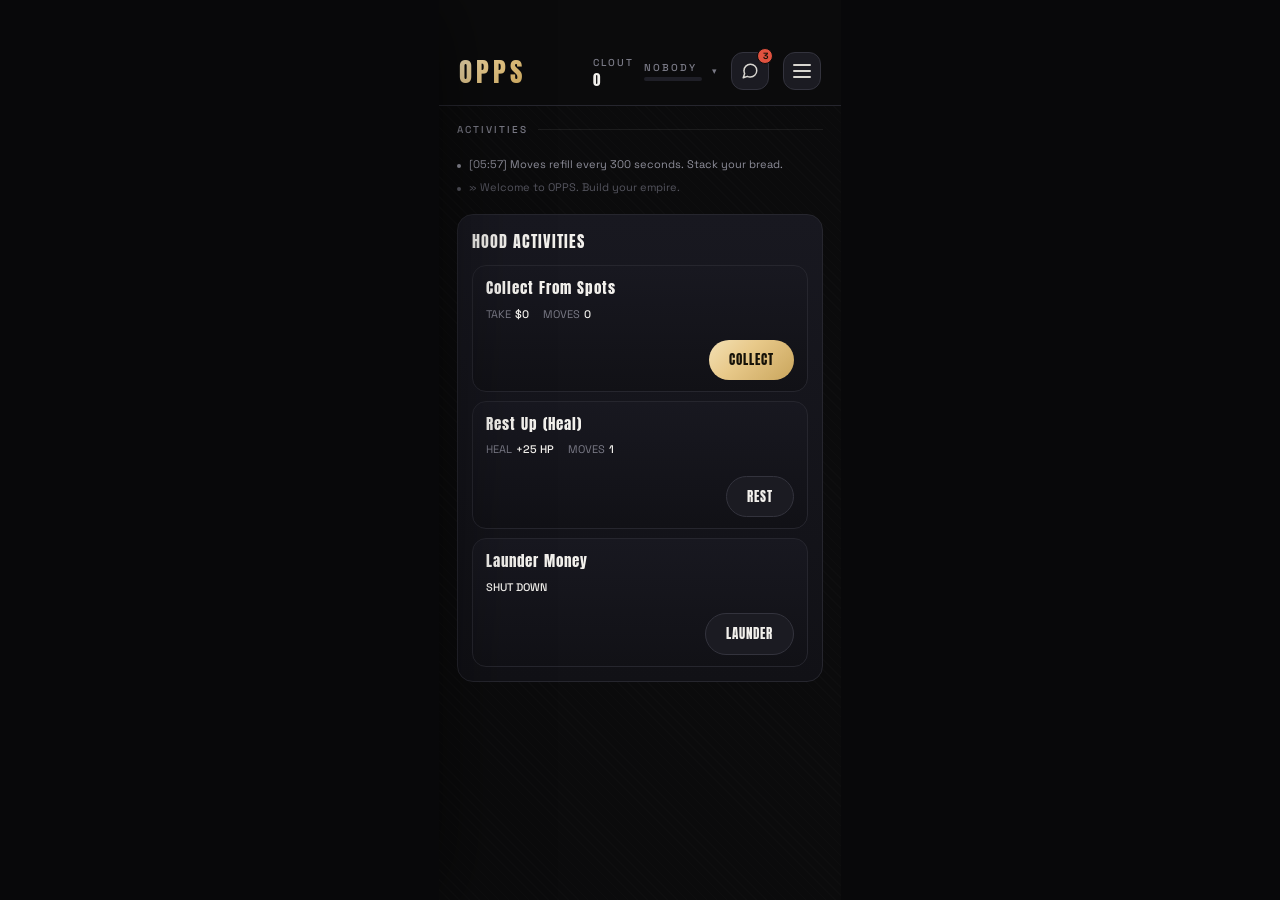
==== commit 0c80f3ca: "DOM-119: S10 Messages + XP toast The two overlays no screen owns, both shell-level.  Messages ships " ====
--- a/index.html
+++ b/index.html
@@ -20,7 +20,10 @@
   <link rel="stylesheet" href="css/35-settings.css">
   <link rel="stylesheet" href="css/40-profile.css">
   <link rel="stylesheet" href="css/45-crew.css">
+  <link rel="stylesheet" href="css/47-store.css">
+  <link rel="stylesheet" href="css/49-hood.css">
   <link rel="stylesheet" href="css/50-motion.css">
+  <link rel="stylesheet" href="css/55-messages.css">
   <link rel="stylesheet" href="css/60-refinements.css">
   <link rel="stylesheet" href="css/70-moves.css">
 </head>
@@ -49,9 +52,9 @@
         <span class="hdr-caret">&#9662;</span>
       </button>
 
-      <!-- Messages ships with DOM-119 (S10); shown disabled, not dead.
-           The unread badge markup is ready for it. -->
-      <button class="hdr-btn" id="btn-msgs" disabled aria-label="Messages — not available yet">
+      <!-- Messages (DOM-119). js/messages.js enables this and wires the badge
+           once the threads are loaded; it stays disabled if they are not. -->
+      <button class="hdr-btn" id="btn-msgs" disabled aria-label="Messages">
         <svg width="18" height="18" viewBox="0 0 24 24" fill="none" stroke="currentColor" stroke-width="2" stroke-linecap="round" stroke-linejoin="round" aria-hidden="true"><path d="M21 11.5a8.38 8.38 0 0 1-9 8.4 8.5 8.5 0 0 1-3.5-.76L3 21l1.86-5.54A8.38 8.38 0 0 1 4 11.5a8.5 8.5 0 0 1 8.5-8.5 8.38 8.38 0 0 1 8.5 8.5z"></path></svg>
         <span class="hdr-badge" id="msg-badge" hidden></span>
       </button>
@@ -119,20 +122,45 @@
 
     <!-- MAP TAB -->
     <div class="tab" id="tab-map">
-      <div class="map-outer">
+      <!-- THE HOOD (S9, DOM-118). The one screen with no section title and no
+           body padding: it fills the scroll body. Three mutually exclusive
+           modes hang off data-mode on .map-outer. -->
+      <div class="map-outer" data-mode="2d">
         <div id="map-container">
           <!-- SVG injected by map.js -->
         </div>
-        <!-- Controls -->
-        <div class="map-controls">
-          <button onclick="GameMap.zoomIn()" title="Zoom in" id="map-btn-in">+</button>
-          <div id="map-zoom-chip">1.0×</div>
-          <button onclick="GameMap.zoomOut()" title="Zoom out" id="map-btn-out">−</button>
-          <button onclick="GameMap.reset()" title="Fit city">⊡</button>
-          <button onclick="GameMap.centerBase()" title="Center on base">⌖</button>
-          <button onclick="toggleMap3D()" id="map-3d-btn" title="Toggle 3D view">3D</button>
-        </div>
-        <div class="map-hint">DRAG TO PAN · PINCH OR SCROLL TO ZOOM · DOUBLE-TAP TO ZOOM IN</div>
+        <div class="map-overview" id="map-overview">
+          <img id="map-overview-img" src="assets/el-caldero-overview.jpg" alt="Illustrated overview of El Caldero" draggable="false">
+        </div>
+        <div class="map-vignette"></div>
+
+        <!-- upper left: OVERVIEW toggle, and its own zoom stack while it is on -->
+        <div class="map-ctl-left">
+          <button class="map-overview-btn" id="map-overview-btn" onclick="GameMap.setMode(GameMap.mode() === 'overview' ? '2d' : 'overview')">OVERVIEW</button>
+          <div class="map-ov-stack">
+            <button onclick="GameMap.ovZoom(1.3)" title="Zoom in">+</button>
+            <button onclick="GameMap.ovZoom(1/1.3)" title="Zoom out">−</button>
+            <button onclick="GameMap.ovReset()" title="Reset">⊡</button>
+          </div>
+        </div>
+
+        <!-- upper right: 2D/3D segmented pill, then the 2D-only controls -->
+        <div class="map-ctl-right">
+          <div class="map-seg">
+            <button data-mapmode="2d" class="is-active" onclick="GameMap.setMode('2d')">2D</button>
+            <button data-mapmode="3d" onclick="GameMap.setMode('3d')">3D</button>
+          </div>
+          <div class="map-2d-stack">
+            <button onclick="GameMap.zoomIn()" title="Zoom in" id="map-btn-in">+</button>
+            <button onclick="GameMap.zoomOut()" title="Zoom out" id="map-btn-out">−</button>
+            <button onclick="GameMap.centerBase()" title="Center on base">⌖</button>
+            <button onclick="GameMap.reset()" title="Fit city">⊡</button>
+            <div id="map-zoom-chip">1.0×</div>
+          </div>
+        </div>
+
+        <div class="map-sel-card" id="map-sel-card" hidden></div>
+        <div class="map-hint">DRAG TO PAN · SCROLL / PINCH TO ZOOM · ⌖ BASE · ⊡ FULL CITY</div>
       </div>
     </div>
 
@@ -156,13 +184,7 @@
     </div>
 
     <!-- STORE TAB -->
-    <div class="tab" id="tab-store">
-      <div class="card">
-        <div class="card-title">THE PLUG — GEAR UP</div>
-        <div class="store-grid" id="store-list"></div>
-      </div>
-      <div id="iap-section"></div>
-    </div>
+    <div class="tab" id="tab-store"></div>
 
     <!-- PROPS TAB -->
     <div class="tab" id="tab-props">
@@ -394,11 +416,37 @@
       </div>
     </div>
   </div>
+  <!-- Purchase confirm (DOM-116). The real-money kit only: v1 ships no hard
+       currency, so there are no Gold packs to confirm. UI only — Payments.buy()
+       hands off to the platform and the server grants after verification. -->
+  <div class="overlay" id="store-confirm" onclick="storeConfirmScrim(event)">
+    <div class="st-confirm">
+      <div class="st-confirm-k">CONFIRM PURCHASE</div>
+      <div class="st-confirm-name" id="st-confirm-name"></div>
+      <div class="st-confirm-row">
+        <span class="st-confirm-sku" id="st-confirm-sku"></span>
+        <span class="st-confirm-price" id="st-confirm-price"></span>
+      </div>
+      <!-- 06-store.md gives this note verbatim as "Gold is granted once the
+           purchase is verified". That sentence was written for the gold packs,
+           and v1 has no Gold — this confirm only ever buys the kit, so the
+           verbatim copy would promise a currency the game does not have. The
+           shape and the meaning are the doc's; the noun is the truth. -->
+      <p class="st-confirm-note">Billed through your app store. The kit is granted once the purchase is verified — this can take a moment.</p>
+      <div class="st-confirm-actions">
+        <button class="st-confirm-cancel" onclick="closeOfferConfirm()">CANCEL</button>
+        <button class="st-confirm-buy sheen" id="st-confirm-buy" onclick="confirmOffer()"></button>
+      </div>
+    </div>
+  </div>
   <div class="levelup-banner" id="levelup-banner">
     <div class="levelup-text">RANKED UP</div>
     <div class="levelup-sub" id="levelup-sub">You are now Rank 2</div>
   </div>
   <div class="toast" id="toast"></div>
+  <!-- Shell-level overlays owned by no screen (DOM-119). -->
+  <div class="xp-toast" id="xp-toast" role="status" aria-live="polite"></div>
+  <div class="messages-overlay" id="messages-overlay"></div>
   <!-- Player Profile overlays: equip picker, confirm allocation, stat info -->
   <div id="pf-overlays"></div>
 
@@ -434,6 +482,7 @@
 <script src="js/notifications.js"></script>
 <script src="js/payments.js"></script>
 <script src="js/map3d.js"></script>
+<script src="js/messages.js"></script>
 <script src="js/main.js"></script>
 </body>
 </html>
--- a/css/20-legacy.css
+++ b/css/20-legacy.css
@@ -114,46 +114,6 @@
   white-space: nowrap;
 }
 .attack-btn:hover { filter: brightness(1.15); }
-
-/* ── STORE ── */
-.store-grid {
-  display: grid;
-  grid-template-columns: repeat(2, 1fr);
-  gap: var(--gap-list);
-}
-.store-item {
-  background: var(--panel-fill);
-  border: 1px solid var(--border);
-  border-radius: var(--r-card);
-  padding: 12px;
-  display: flex;
-  flex-direction: column;
-}
-.item-name { font-family: var(--display); font-size: 14px; letter-spacing: 1px; color: var(--text); margin-bottom: 4px; }
-.item-desc { font-size: 11px; color: var(--faint); margin-bottom: 10px; line-height: 1.4; }
-.item-price { color: var(--chrome); font-family: var(--ui); font-weight: 500; font-size: 13px; margin-bottom: 10px; }
-.buy-btn {
-  width: 100%;
-  margin-top: auto;
-  background: var(--control);
-  border: 1px solid var(--border-ctrl);
-  color: var(--text);
-  font-family: var(--display);
-  font-size: 12px;
-  letter-spacing: 1px;
-  padding: 10px;
-  border-radius: var(--r-pill);
-  cursor: pointer;
-  transition: filter .16s;
-}
-.buy-btn:hover { border-color: var(--border-gold); }
-.buy-btn:disabled {
-  background: var(--chip-locked-bg);
-  border: 1px solid var(--chip-locked-border);
-  color: var(--disabled);
-  cursor: not-allowed;
-  filter: none;
-}
 
 /* ── PROPERTIES ── */
 .prop-grid {
@@ -584,87 +544,6 @@
    (--panel-fill + --border-gold + chrome text), and red is combat-only.
    Refusals read from the copy; the .bad class stays as a semantic marker
    only (DOM-98). */
-
-/* ── IN-APP PURCHASES ── */
-.iap-grid {
-  display: grid;
-  grid-template-columns: repeat(2, 1fr);
-  gap: var(--gap-list);
-  margin-bottom: 4px;
-}
-.iap-card {
-  background: var(--panel-fill);
-  border: 1px solid var(--border);
-  border-radius: var(--r-card);
-  padding: 14px 10px;
-  text-align: center;
-  position: relative;
-}
-.iap-card.iap-featured { border-color: var(--border-gold); }
-/* the badge overhangs the top edge by 9px */
-.iap-badge {
-  position: absolute;
-  top: -9px; left: 50%; transform: translateX(-50%);
-  background: var(--chrome-fill);
-  color: var(--chrome-ink);
-  font-family: var(--display);
-  font-size: 12px;
-  letter-spacing: 1px;
-  padding: 3px 10px;
-  border-radius: var(--r-pill);
-  white-space: nowrap;
-}
-/* pack NAME is a title, not money — the clip sanction covers gem pack
-   AMOUNTS, and v1 sells no gems; price below stays --chrome (DOM-99) */
-.iap-name {
-  font-family: var(--display);
-  font-size: 22px;
-  letter-spacing: 1px;
-  color: var(--text);
-  margin-bottom: 4px;
-}
-.iap-price {
-  color: var(--chrome);
-  font-family: var(--ui);
-  font-weight: 500;
-  font-size: 12px;
-  margin-bottom: 10px;
-}
-.iap-balance-inline {
-  color: var(--chrome);
-  font-family: var(--ui);
-  font-size: 13px;
-  font-weight: 500;
-  margin-left: 8px;
-}
-.iap-spend-grid {
-  display: grid;
-  grid-template-columns: repeat(2, 1fr);
-  gap: var(--gap-list);
-}
-.iap-spend-card {
-  background: var(--panel-fill);
-  border: 1px solid var(--border);
-  border-radius: var(--r-card);
-  padding: 14px 10px;
-  text-align: center;
-}
-/* locked spends render at full contrast — the action names the gate */
-.iap-spend-card.iap-spend-locked { border-color: var(--border); }
-.iap-spend-label {
-  font-family: var(--display);
-  font-size: 13px;
-  letter-spacing: 1px;
-  color: var(--text);
-  margin-bottom: 4px;
-}
-.iap-spend-cost {
-  color: var(--chrome);
-  font-family: var(--ui);
-  font-weight: 500;
-  font-size: 11px;
-  margin-bottom: 10px;
-}
 
 /* ── SCROLLBAR ── */
 ::-webkit-scrollbar { width: 4px; height: 4px; }
--- a/css/40-profile.css
+++ b/css/40-profile.css
@@ -144,7 +144,7 @@
 }
 .pf-tab-badge {
   position: absolute; top: -6px; left: -5px; border-radius: var(--r-pill);
-  background: var(--green); border: 1px solid var(--chrome-ink);
+  background: var(--xp); border: 1px solid var(--chrome-ink);
   padding: 1px 6px;
   font-family: var(--ui); font-weight: 700; font-size: 10px;
   line-height: 1.4; color: var(--chrome-ink);
@@ -188,7 +188,7 @@
   font-family: var(--ui); font-weight: 500; font-size: 22px;
   line-height: 1; color: var(--text);
 }
-.pf-skill-val.staged { color: var(--green); }
+.pf-skill-val.staged { color: var(--xp); }
 .pf-skill-delta {
   font-family: var(--ui); font-size: 10px;
   letter-spacing: 2px; text-transform: uppercase; color: var(--faint); margin-top: 4px;
@@ -201,16 +201,30 @@
   transition: border-color .16s;
 }
 .pf-step:hover:not(:disabled) { border-color: var(--border-gold); }
-.pf-step.inc { border-color: var(--border-gold); color: var(--chrome); }
-.pf-step.inc:hover:not(:disabled) { border-color: var(--chrome); }
+/* Blue, not gold: v0.2 reserves gold for money and marks a staged, not-yet
+   committed spend in --xp. "Staging is blue; gold never marks spending." */
+.pf-step.inc {
+  background: rgba(111,140,255,.18); border-color: var(--xp); color: var(--xp);
+}
+.pf-step.inc:hover:not(:disabled) { filter: brightness(1.15); }
 .pf-step:disabled {
   color: var(--disabled); background: var(--chip-locked-bg);
   border-color: var(--chip-locked-border); cursor: not-allowed;
 }
-.pf-skill .pf-seg-row { margin-top: 11px; }
-.pf-seg.staged { background: var(--chrome-fill); }
+/* One 4px bar rather than twelve segments (07-profile.md). Its width is the
+   skill's own scale — see js/profile.js for why not the doc's /12. */
+.pf-skill-bar {
+  display: block; height: 4px; margin-top: 11px;
+  border-radius: var(--r-pill); background: var(--track); overflow: hidden;
+}
+.pf-skill-bar span {
+  display: block; height: 100%; background: var(--gold-bar);
+  border-radius: var(--r-pill); transition: width .3s;
+}
+.pf-arrow { color: var(--text-label); }
 
 .pf-warn { display: flex; align-items: center; gap: 8px; padding: 2px 2px 0; }
+.pf-warn::before { content: '\25B2'; color: var(--gold); font-size: 9px; line-height: 1; }
 .pf-warn-text { font-size: 11px; color: var(--faint); line-height: 1.4; text-wrap: pretty; }
 .pf-actions { display: flex; gap: 10px; }
 .pf-btn-reset {
@@ -589,3 +603,172 @@
   font-family: var(--ui); font-weight: 500; font-size: 10px;
   letter-spacing: 1.5px; text-transform: uppercase;
 }
+
+/* ══ DOM-117 — S8a additions ══════════════════
+   Confirm allocation, stat info, the ranks popup, the leaderboard and the
+   public profile. The GEAR tab is DOM-130 and the stats overlay DOM-131. */
+
+/* confirm allocation */
+.pf-panel-cost {
+  margin-top: 5px;
+  font-family: var(--ui); font-weight: 500; font-size: 10px; letter-spacing: 2px;
+  color: var(--gold);
+}
+.pf-conf-line .v b { color: var(--xp); font-weight: 500; }
+.pf-warn-strip {
+  margin-top: 13px; padding: 10px 12px;
+  border: 1px solid var(--border-gold); border-radius: var(--r-tile);
+  background: var(--warm-card);
+  font-family: var(--ui); font-size: 11px; line-height: 1.5; color: var(--text-mid);
+}
+
+/* stat info */
+.pf-build-row { display: flex; align-items: center; gap: 9px; margin-bottom: 11px; }
+.pf-build-mean { font-family: var(--ui); font-size: 11px; color: var(--text-mid); }
+.pf-tiles { display: flex; gap: 9px; margin-top: 13px; }
+.pf-tile {
+  flex: 1; border: 1px solid var(--border); border-radius: var(--r-tile);
+  background: var(--card-fill); padding: 11px 12px;
+}
+.pf-tile-val {
+  margin-top: 5px;
+  font-family: var(--display); font-size: 20px; letter-spacing: .5px; color: var(--text);
+}
+.pf-tile-sub { font-family: var(--ui); font-size: 10px; color: var(--text-label); letter-spacing: 1px; }
+.pf-footnote {
+  margin-top: 13px;
+  font-family: var(--ui); font-size: 10px; line-height: 1.5; color: var(--text-label);
+}
+
+/* ranks popup */
+.pf-panel.tall { max-height: 78%; display: flex; flex-direction: column; }
+.pf-panel-scroll { overflow-y: auto; padding: 4px 16px 16px; }
+.pf-rank-line {
+  display: flex; align-items: center; gap: 10px;
+  padding: 9px 10px; border-radius: var(--r-tile);
+}
+.pf-rank-line .lv {
+  flex: none; min-width: 26px;
+  font-family: var(--display); font-size: 13px; color: var(--text-label);
+}
+.pf-rank-line .nm {
+  flex: 1; min-width: 0;
+  font-family: var(--display); font-size: 14px; letter-spacing: 1px; color: var(--text);
+  white-space: nowrap; overflow: hidden; text-overflow: ellipsis;
+}
+.pf-rank-line .rq {
+  flex: none; font-family: var(--ui); font-size: 10px; letter-spacing: 1px; color: var(--text-label);
+}
+.pf-rank-line.is-ahead { opacity: .45; }
+.pf-rank-line.is-you { background: rgba(232,201,138,.06); }
+.pf-rank-line.is-you .nm { color: var(--gold); }
+.pf-you {
+  flex: none; font-family: var(--ui); font-weight: 700; font-size: 9px; letter-spacing: .5px;
+  color: var(--ink); background: var(--gold-chrome);
+  padding: 3px 7px; border-radius: var(--r-pill);
+}
+
+/* leaderboard */
+.pf-board { display: flex; flex-direction: column; gap: 11px; }
+.pf-board-head { display: flex; flex-direction: column; gap: 9px; }
+.pf-board-pills { display: flex; gap: 7px; }
+.pf-board-pill {
+  flex: 1;
+  font-family: var(--ui); font-weight: 500; font-size: 10px; letter-spacing: 1.5px;
+  color: var(--text-mid); background: var(--surface-raised);
+  border: 1px solid var(--border-strong); border-radius: var(--r-pill);
+  padding: 7px 0; cursor: pointer; transition: color .16s, border-color .16s;
+}
+.pf-board-pill:hover { color: var(--text); border-color: var(--border-gold); }
+.pf-board-pill.is-active { color: var(--ink); background: var(--gold-chrome); border-color: transparent; }
+.pf-board-table {
+  border: 1px solid var(--border); border-radius: var(--r-card);
+  background: var(--card-fill); overflow: hidden;
+}
+.pf-board-hrow, .pf-board-row {
+  display: grid; grid-template-columns: 34px 1fr auto 16px;
+  align-items: center; gap: 10px; padding: 11px 13px;
+}
+.pf-board-hrow {
+  font-family: var(--ui); font-weight: 500; font-size: 10px; letter-spacing: 2px;
+  color: var(--text-label); border-bottom: 1px solid var(--track);
+}
+.pf-board-row {
+  width: 100%; text-align: left; font: inherit; color: inherit;
+  background: none; border: 0; border-top: 1px solid var(--row-divider);
+  cursor: pointer; transition: background .16s;
+}
+.pf-board-row:first-of-type { border-top: 0; }
+.pf-board-row:hover { background: rgba(232,201,138,.04); }
+.pf-board-row.is-you { background: rgba(232,201,138,.06); }
+.pf-board-row .pos {
+  font-family: var(--display); font-size: 15px; color: var(--text-mid);
+}
+.pf-board-row .pos.is-top { color: var(--gold); }
+.pf-board-row .who { display: flex; align-items: center; gap: 8px; min-width: 0; }
+.pf-board-row .tag {
+  font-family: var(--display); font-size: 15px; letter-spacing: 1px; color: var(--text);
+  white-space: nowrap; overflow: hidden; text-overflow: ellipsis;
+}
+.pf-board-row .clout {
+  font-family: var(--display); font-size: 14px; letter-spacing: .5px; color: var(--gold);
+}
+.pf-board-row .chev { color: var(--text-label); font-size: 15px; }
+.pf-board-note {
+  font-family: var(--ui); font-size: 10px; color: var(--text-label); text-align: center;
+}
+
+/* public profile */
+.pf-panel.is-self  { border-color: var(--border-gold); }
+.pf-panel.is-other { border-color: var(--border-danger); }
+.pf-pub-id { display: flex; gap: 12px; margin-bottom: 15px; }
+.pf-pub-portrait {
+  flex: none; width: 78px; height: 98px; border-radius: var(--r-tile);
+  border: 1px solid var(--border-strong); background: var(--surface);
+}
+.pf-pub-col { flex: 1; min-width: 0; display: flex; flex-direction: column; gap: 7px; }
+.pf-pub-tag {
+  font-family: var(--display); font-size: 24px; letter-spacing: 1px; color: var(--text);
+  line-height: 1; white-space: nowrap; overflow: hidden; text-overflow: ellipsis;
+}
+.pf-pub-rank { display: flex; align-items: center; gap: 8px; }
+.pf-pub-rank span {
+  font-family: var(--display); font-size: 12px; letter-spacing: 1.5px; color: var(--text-mid);
+}
+.pf-faction {
+  border: 1px solid var(--border-danger); border-radius: var(--r-pill);
+  padding: 3px 8px;
+  font-family: var(--ui) !important; font-weight: 700; font-size: 9px !important;
+  letter-spacing: .5px !important; color: var(--danger) !important;
+}
+.pf-pub-clout {
+  font-family: var(--display); font-size: 20px; letter-spacing: .5px; color: var(--gold);
+}
+.pf-pub-clout span {
+  font-family: var(--ui); font-weight: 500; font-size: 10px; letter-spacing: 2px; color: var(--text-label);
+}
+.pf-pub-gear-grid { display: grid; grid-template-columns: 1fr 1fr; gap: 9px; }
+.pf-pub-gear {
+  border: 1px solid var(--border); border-radius: var(--r-tile);
+  background: var(--card-fill); padding: 10px 11px; min-width: 0;
+}
+.pf-pub-gear-name {
+  font-family: var(--display); font-size: 13px; letter-spacing: .5px;
+  white-space: nowrap; overflow: hidden; text-overflow: ellipsis;
+}
+.pf-pub-gear-sub {
+  margin-top: 4px;
+  font-family: var(--ui); font-size: 10px; letter-spacing: 1px; color: var(--text-label);
+}
+.pf-pub-self {
+  flex: 1; text-align: center;
+  font-family: var(--ui); font-weight: 500; font-size: 10px; letter-spacing: 2px; color: var(--gold);
+}
+.pf-btn-opp {
+  flex: 1.2;
+  font-family: var(--display); font-size: 13px; letter-spacing: 1px;
+  color: var(--danger); background: var(--surface-raised);
+  border: 1px solid var(--border-danger); border-radius: var(--r-pill);
+  padding: 13px 0; cursor: pointer; transition: border-color .16s;
+}
+.pf-btn-opp:hover { border-color: var(--danger); }
--- a/css/47-store.css
+++ b/css/47-store.css
@@ -0,0 +1,226 @@
+/* ── STORE (DOM-116) ──
+   S7 of Chrome Money v0.2: wallet, featured real-money offer, GEAR/SUPPLIES
+   filter, item rows and the purchase confirm. Geometry from screens/06-store.md.
+
+   NO GOLD. Jake ruled 2026-09-15 that v1 ships no hard currency, so the GOLD
+   tab, the GOLD wallet tile and the gold-pack confirm are omitted rather than
+   stubbed — see data/README.md. The confirm panel below is for the real-money
+   kit, which is a direct purchase.
+
+   Tier label COLOURS come from the repo's 6-tier reserved-hue scale, not the
+   prototype's 4-tier gold-LEGEND one (ruled on DOM-110); the typography is the
+   prototype's. That is the one expected difference in the side-by-side check. */
+
+.store { display: flex; flex-direction: column; gap: 14px; }
+
+/* ── wallet ── */
+.st-wallet { display: flex; gap: 9px; }
+.st-wallet-tile {
+  flex: 1;
+  border: 1px solid var(--border-gold); border-radius: var(--r-tile);
+  background: var(--card-fill);
+  padding: 12px 14px;
+}
+.st-wallet-k {
+  font-family: var(--ui); font-weight: 500; font-size: 10px; letter-spacing: 2px;
+  color: var(--text-label);
+}
+.st-wallet-v {
+  margin-top: 3px;
+  font-family: var(--display); font-size: 24px; letter-spacing: .5px;
+  color: var(--gold); line-height: 1.05;
+}
+
+/* ── featured offer ── */
+.st-offer {
+  position: relative; width: 100%; aspect-ratio: 3 / 2;
+  border: 1px solid var(--border-gold); border-radius: var(--r-card);
+  overflow: hidden; background: #0d0d11;
+}
+.st-offer img { position: absolute; inset: 0; width: 100%; height: 100%; object-fit: cover; display: block; }
+.st-offer-scrim {
+  position: absolute; inset: 0; pointer-events: none;
+  background: linear-gradient(180deg, rgba(8,8,10,.62), rgba(8,8,10,0) 34%, rgba(8,8,10,0) 46%, rgba(8,8,10,.78));
+}
+.st-offer-top {
+  position: absolute; top: 13px; left: 15px; right: 15px;
+  display: flex; align-items: flex-start; gap: 10px;
+}
+.st-offer-name {
+  font-family: var(--display); font-size: 26px; letter-spacing: 2px;
+  color: var(--text); line-height: 1;
+}
+.st-offer-chip {
+  flex: none; margin-left: auto;
+  font-family: var(--ui); font-weight: 700; font-size: 9px; letter-spacing: .5px;
+  color: var(--ink); background: var(--gold-chrome);
+  padding: 4px 9px; border-radius: var(--r-pill);
+}
+.st-offer-bottom {
+  position: absolute; left: 15px; right: 15px; bottom: 14px;
+  display: flex; align-items: flex-end; gap: 12px;
+}
+.st-offer-copy { flex: 1; min-width: 0; }
+.st-offer-buff {
+  font-family: var(--ui); font-weight: 700; font-size: 10px; letter-spacing: 1px;
+  color: var(--success); margin-bottom: 7px;
+}
+.st-offer-includes {
+  display: grid; grid-template-columns: auto auto; gap: 5px 14px; justify-content: start;
+}
+.st-offer-includes span {
+  font-family: var(--ui); font-weight: 500; font-size: 11px;
+  color: var(--text-bright); white-space: nowrap;
+}
+.st-offer-buy {
+  flex: none;
+  font-family: var(--display); font-size: 22px; letter-spacing: 1px;
+  color: var(--ink); background: var(--gold-chrome);
+  border: none; border-radius: var(--r-pill);
+  padding: 11px 24px; cursor: pointer;
+}
+.st-offer-owned {
+  flex: none;
+  font-family: var(--display); font-size: 14px; letter-spacing: 1px;
+  color: var(--success); border: 1px solid rgba(79,211,154,.45);
+  border-radius: var(--r-pill); padding: 12px 20px;
+}
+
+/* ── category filter ── */
+.st-cats { display: flex; gap: 7px; }
+.st-cat {
+  flex: 1;
+  font-family: var(--display); font-size: 13px; letter-spacing: 1px;
+  border-radius: var(--r-pill); padding: 10px 0; cursor: pointer;
+  background: var(--surface-raised); border: 1px solid var(--border-strong);
+  color: var(--text-mid);
+  transition: color .16s, border-color .16s;
+}
+.st-cat:hover { color: var(--text); border-color: var(--border-gold); }
+.st-cat.is-active {
+  color: var(--ink); background: var(--gold-chrome); border-color: transparent;
+}
+
+/* ── item rows ── */
+.st-list { display: flex; flex-direction: column; gap: 9px; }
+.st-row {
+  display: flex; align-items: center; gap: 12px;
+  border: 1px solid var(--border); border-radius: var(--r-card);
+  background: var(--card-fill); padding: 14px;
+}
+.st-row-main { flex: 1; min-width: 0; }
+.st-row-head { display: flex; align-items: baseline; gap: 9px; }
+.st-row-name {
+  font-family: var(--display); font-size: 15px; letter-spacing: 1px;
+  color: var(--text); line-height: 1.15;
+  white-space: nowrap; overflow: hidden; text-overflow: ellipsis;
+}
+.st-row-tier {
+  flex: none;
+  font-family: var(--ui); font-weight: 500; font-size: 10px; letter-spacing: 1.5px;
+}
+.st-row-meta {
+  margin-top: 5px;
+  font-family: var(--ui); font-size: 11px; line-height: 1.5;
+  color: var(--success);
+}
+.st-row.is-locked .st-row-meta { color: var(--text-mid); }
+.st-gate {
+  margin-top: 7px; display: inline-flex; align-items: center; gap: 4px;
+  border: 1px solid var(--border); border-radius: var(--r-pill);
+  padding: 4px 10px;
+  font-family: var(--ui); font-weight: 500; font-size: 10px; letter-spacing: .5px;
+  color: var(--text-mid);
+}
+.st-row-right { flex: none; text-align: right; }
+.st-price {
+  font-family: var(--display); font-size: 16px; letter-spacing: .5px;
+  color: var(--gold); line-height: 1;
+}
+.st-row.is-locked .st-price { color: var(--text-mid); }
+
+/* One CTA, four states. The disabled recipe is shared by LV n and BROKE. */
+.st-cta {
+  display: inline-block; margin-top: 8px;
+  font-family: var(--display); font-size: 12px; letter-spacing: 1px;
+  border-radius: var(--r-pill); padding: 14px 16px;
+  color: var(--ink); background: var(--gold-chrome);
+  border: 1px solid transparent; cursor: pointer;
+  transition: filter .16s;
+}
+.st-cta:hover { filter: brightness(1.08); }
+.st-cta.is-owned {
+  color: var(--success); background: var(--bg-disabled);
+  border-color: rgba(79,211,154,.45); cursor: default;
+}
+.st-cta.is-blocked {
+  color: var(--text-disabled); background: var(--bg-disabled);
+  border-color: var(--border-disabled); cursor: default;
+}
+.st-cta.is-owned:hover, .st-cta.is-blocked:hover { filter: none; }
+
+/* ── empty state ── */
+.st-empty {
+  border: 1px dashed var(--border-strong); border-radius: var(--r-card);
+  padding: 28px 18px; text-align: center;
+}
+.st-empty-title {
+  font-family: var(--display); font-size: 16px; letter-spacing: 2px; color: var(--text-mid);
+}
+.st-empty-sub {
+  margin-top: 7px;
+  font-family: var(--ui); font-size: 11px; color: var(--text-label);
+}
+
+/* ── purchase confirm ── */
+.st-confirm {
+  width: 100%;
+  border: 1px solid var(--border-gold); border-radius: var(--r-panel);
+  background: var(--overlay-fill); box-shadow: var(--modal-shadow);
+  padding: 20px 18px 18px;
+  transform: scale(.94); transition: transform .2s;
+}
+.overlay.open .st-confirm { transform: scale(1); }
+.st-confirm-k {
+  font-family: var(--ui); font-weight: 500; font-size: 10px; letter-spacing: 2px;
+  color: var(--text-label);
+}
+.st-confirm-name {
+  margin-top: 9px;
+  font-family: var(--display); font-size: 30px; letter-spacing: 1px;
+  color: var(--gold); line-height: 1;
+}
+.st-confirm-row {
+  margin-top: 13px;
+  display: flex; align-items: baseline; justify-content: space-between;
+  padding: 11px 0;
+  border-top: 1px solid var(--track); border-bottom: 1px solid var(--track);
+}
+.st-confirm-sku {
+  font-family: var(--ui); font-weight: 500; font-size: 10px; letter-spacing: 2px;
+  color: var(--text-mid);
+}
+.st-confirm-price {
+  font-family: var(--display); font-size: 18px; letter-spacing: .5px; color: var(--text);
+}
+.st-confirm-note {
+  margin: 13px 0 16px;
+  font-family: var(--ui); font-size: 11px; line-height: 1.6; color: var(--text-mid);
+}
+.st-confirm-actions { display: flex; gap: 9px; }
+.st-confirm-cancel {
+  flex: 1;
+  font-family: var(--display); font-size: 13px; letter-spacing: 1px;
+  color: var(--text-mid); background: var(--surface-raised);
+  border: 1px solid var(--border-strong); border-radius: var(--r-pill);
+  padding: 13px 0; cursor: pointer; transition: color .16s, border-color .16s;
+}
+.st-confirm-cancel:hover { color: var(--text); border-color: var(--border-gold); }
+.st-confirm-buy {
+  flex: 1.3;
+  font-family: var(--display); font-size: 13px; letter-spacing: 1px;
+  color: var(--ink); background: var(--gold-chrome);
+  border: none; border-radius: var(--r-pill);
+  padding: 13px 0; cursor: pointer; transition: filter .16s;
+}
+.st-confirm-buy:hover { filter: brightness(1.08); }
--- a/css/49-hood.css
+++ b/css/49-hood.css
@@ -0,0 +1,143 @@
+/* ── THE HOOD (DOM-118) ──
+   S9. The one screen with no section title and no body padding — it fills the
+   scroll body. Modes are mutually exclusive and driven by data-mode on
+   .map-outer, so which controls exist is CSS, not markup rebuilding. */
+
+.map-outer { position: relative; overflow: hidden; height: 100%; background: #595c63; }
+
+/* A radial vignette over every mode. Never intercepts a gesture. */
+.map-vignette {
+  position: absolute; inset: 0; pointer-events: none; z-index: 3;
+  background: radial-gradient(130% 100% at 50% 42%, transparent 55%, rgba(0,0,0,.5) 100%);
+}
+
+/* ── mode visibility ── */
+.map-outer[data-mode="overview"] #map-container { display: none; }
+.map-overview { display: none; }
+.map-outer[data-mode="overview"] .map-overview {
+  display: block; position: absolute; inset: 0; overflow: hidden;
+  background: #0b0b0c; touch-action: none; cursor: grab;
+}
+.map-overview img {
+  position: absolute; inset: 0; width: 100%; height: 100%;
+  object-fit: cover; object-position: center;
+  transform-origin: center; will-change: transform; pointer-events: none;
+  user-select: none; -webkit-user-drag: none;
+}
+.map-outer[data-mode="overview"] .map-2d-stack,
+.map-outer[data-mode="3d"] .map-2d-stack { display: none; }
+
+/* ── control stacks ── */
+.map-ctl-left, .map-ctl-right {
+  position: absolute; top: 12px; z-index: 5;
+  display: flex; flex-direction: column; gap: 6px;
+}
+.map-ctl-left { left: 12px; align-items: flex-start; }
+.map-ctl-right { right: 12px; align-items: flex-end; }
+
+.map-overview-btn {
+  font-family: var(--display); font-size: 12px; letter-spacing: 1px;
+  color: var(--text); background: rgba(13,13,17,.9);
+  border: 1px solid var(--border-strong); border-radius: var(--r-pill);
+  padding: 8px 14px; cursor: pointer; transition: border-color .16s;
+}
+.map-overview-btn:hover { border-color: var(--border-gold); }
+.map-overview-btn.is-active {
+  color: var(--ink); background: var(--gold-chrome); border-color: transparent;
+}
+
+.map-seg {
+  display: flex; overflow: hidden;
+  border: 1px solid var(--border-strong); border-radius: var(--r-pill);
+  background: rgba(13,13,17,.9);
+}
+.map-seg button {
+  font-family: var(--display); font-size: 12px; letter-spacing: 1px;
+  color: var(--text-mid); background: transparent; border: 0;
+  padding: 8px 14px; cursor: pointer; transition: color .16s;
+}
+.map-seg button.is-active { color: var(--ink); background: var(--gold-chrome); }
+
+/* Each stack owns its own `display`, in one rule. Declaring the shared layout
+   after a `.map-ov-stack { display: none }` put the Overview zoom buttons back
+   on screen in 2D — both single-class, later wins. */
+.map-2d-stack { display: flex; flex-direction: column; gap: 6px; align-items: flex-end; }
+.map-ov-stack { display: none; flex-direction: column; gap: 6px; align-items: flex-start; }
+.map-outer[data-mode="overview"] .map-ov-stack { display: flex; }
+.map-2d-stack button, .map-ov-stack button {
+  width: 36px; height: 36px; border-radius: var(--r-icon);
+  background: rgba(13,13,17,.9); border: 1px solid var(--border-strong);
+  color: var(--text); font-size: 17px; line-height: 1; padding: 0;
+  cursor: pointer; transition: border-color .16s, color .16s;
+}
+.map-2d-stack button:hover, .map-ov-stack button:hover { border-color: var(--border-gold); color: var(--gold); }
+#map-zoom-chip {
+  font-family: var(--ui); font-weight: 500; font-size: 10px;
+  color: var(--text-mid); background: rgba(13,13,17,.9);
+  border: 1px solid var(--border); border-radius: var(--r-pill);
+  padding: 4px 9px;
+}
+
+/* ── selection ── */
+.map-sel-blink { animation: blink 1.4s ease-in-out infinite; }
+@keyframes blink { 0%, 100% { opacity: .55; } 50% { opacity: .15; } }
+
+.map-sel-card {
+  position: absolute; left: 12px; right: 12px; bottom: 14px; z-index: 6;
+  border: 1px solid var(--border-gold); border-radius: 20px;
+  background: var(--overlay-fill); box-shadow: var(--modal-shadow);
+  overflow: hidden;
+}
+.map-outer[data-mode="overview"] .map-sel-card,
+.map-outer[data-mode="3d"] .map-sel-card { display: none; }
+.map-card-row { display: flex; align-items: center; gap: 12px; padding: 15px; }
+.map-card-swatch {
+  flex: none; width: 36px; height: 36px; border-radius: var(--r-icon);
+  border: 1px solid rgba(255,255,255,.18);
+}
+.map-card-body { flex: 1; min-width: 0; display: flex; flex-direction: column; }
+.map-card-k {
+  font-family: var(--ui); font-weight: 500; font-size: 10px; letter-spacing: 2px;
+  color: var(--text-label);
+  white-space: nowrap; overflow: hidden; text-overflow: ellipsis;
+}
+.map-card-name {
+  margin-top: 4px;
+  font-family: var(--display); font-size: 20px; letter-spacing: 2px; color: var(--text);
+  line-height: 1.1; white-space: nowrap; overflow: hidden; text-overflow: ellipsis;
+}
+.map-card-own { margin-top: 6px; display: flex; align-items: center; gap: 7px; }
+.map-card-own span:last-child {
+  font-family: var(--ui); font-weight: 700; font-size: 11px; letter-spacing: .5px;
+}
+.map-card-dot { flex: none; width: 7px; height: 7px; border-radius: var(--r-pill); }
+.map-card-x {
+  flex: none; width: 28px; height: 28px; border-radius: var(--r-pill);
+  background: var(--surface-raised); border: 1px solid var(--border-strong);
+  color: var(--text-mid); font-size: 12px; line-height: 1; padding: 0; cursor: pointer;
+  transition: border-color .16s, color .16s;
+}
+.map-card-x:hover { border-color: var(--border-gold); color: var(--gold); }
+.map-card-claim {
+  display: block; width: 100%;
+  font-family: var(--display); font-size: 13px; letter-spacing: 1px;
+  color: var(--ink); background: var(--gold-chrome);
+  border: 0; border-radius: 0; padding: 13px; cursor: pointer;
+  transition: filter .16s;
+}
+.map-card-claim:hover { filter: brightness(1.08); }
+.map-card-owned {
+  border-top: 1px solid var(--track); padding: 12px 15px; text-align: center;
+  font-family: var(--ui); font-weight: 500; font-size: 10px; letter-spacing: 2px;
+  color: var(--success);
+}
+
+/* ── hint ── */
+.map-hint {
+  position: absolute; left: 0; right: 0; bottom: 0; z-index: 4;
+  pointer-events: none; text-align: center;
+  padding: 30px 16px 12px;
+  background: linear-gradient(0deg, rgba(8,8,10,.7), transparent);
+  font-family: var(--ui); font-weight: 500; font-size: 10px; letter-spacing: 1px;
+  color: var(--text-mid);
+}
--- a/css/55-messages.css
+++ b/css/55-messages.css
@@ -0,0 +1,142 @@
+/* ── MESSAGES + XP TOAST (DOM-119) ──
+   The two overlays no screen owns. Both are shell-level, which is why they sit
+   in their own file rather than in a screen's. */
+
+.messages-overlay {
+  position: absolute; inset: 0; z-index: 55;
+  display: none;
+  background: var(--bg);
+  opacity: 0; transform: translateY(8px);
+  transition: opacity .22s, transform .22s;
+}
+.messages-overlay.open { display: block; opacity: 1; transform: translateY(0); }
+.msg-sheet { display: flex; flex-direction: column; height: 100%; }
+
+/* ── header, shared by both states ── */
+.msg-head {
+  flex: none; display: flex; align-items: center; gap: 12px;
+  padding: 50px 18px 14px;
+  background: #0d0d11; border-bottom: 1px solid var(--track);
+}
+.msg-title {
+  flex: 1; font-family: var(--display); font-size: 19px; letter-spacing: 2px; color: var(--text);
+}
+.msg-head-id { flex: 1; min-width: 0; }
+.msg-head-name {
+  font-family: var(--display); font-size: 16px; letter-spacing: 1px; color: var(--text);
+  white-space: nowrap; overflow: hidden; text-overflow: ellipsis;
+}
+.msg-head-role {
+  margin-top: 4px;
+  font-family: var(--ui); font-weight: 500; font-size: 10px; letter-spacing: 2px; color: var(--text-label);
+}
+.msg-x, .msg-back {
+  flex: none; background: var(--surface-raised); border: 1px solid var(--border-strong);
+  color: var(--text-mid); cursor: pointer; padding: 0;
+  transition: border-color .16s, color .16s;
+}
+.msg-x { width: 30px; height: 30px; border-radius: var(--r-pill); font-size: 13px; line-height: 1; }
+.msg-back { width: 32px; height: 32px; border-radius: var(--r-icon); font-size: 19px; line-height: 1; }
+.msg-x:hover, .msg-back:hover { border-color: var(--border-gold); color: var(--gold); }
+
+/* ── list ── */
+.msg-list { flex: 1; overflow-y: auto; }
+.msg-row {
+  display: flex; align-items: center; gap: 12px; width: 100%;
+  padding: 14px 18px; text-align: left; font: inherit; color: inherit;
+  background: none; border: 0; border-bottom: 1px solid var(--row-divider);
+  cursor: pointer; transition: background .16s;
+}
+.msg-row:hover { background: rgba(232,201,138,.04); }
+.msg-av {
+  flex: none; width: 42px; height: 42px; border-radius: var(--r-pill);
+  display: flex; align-items: center; justify-content: center;
+  background: var(--surface-raised); border: 1px solid var(--border-strong);
+  font-family: var(--display); font-size: 15px; letter-spacing: 1px; color: var(--gold);
+}
+.msg-row-body { flex: 1; min-width: 0; display: flex; flex-direction: column; gap: 4px; }
+.msg-row-name { font-family: var(--display); font-size: 14px; letter-spacing: 1px; color: var(--text); }
+.msg-row-snip {
+  font-family: var(--ui); font-size: 12px; color: var(--text-mid);
+  white-space: nowrap; overflow: hidden; text-overflow: ellipsis;
+}
+.msg-row-right { flex: none; display: flex; flex-direction: column; align-items: flex-end; gap: 6px; }
+.msg-row-time { font-family: var(--ui); font-weight: 500; font-size: 10px; color: var(--text-label); }
+.msg-unread {
+  min-width: 16px; padding: 2px 5px; border-radius: var(--r-pill);
+  background: var(--danger); color: var(--ink); text-align: center;
+  font-family: var(--ui); font-weight: 700; font-size: 9px; line-height: 1.3;
+}
+.msg-empty {
+  padding: 40px 18px; text-align: center;
+  font-family: var(--display); font-size: 15px; letter-spacing: 2px; color: var(--text-mid);
+}
+
+/* ── thread ── */
+.msg-thread {
+  flex: 1; overflow-y: auto;
+  display: flex; flex-direction: column; gap: 11px;
+  padding: 16px 18px;
+}
+.msg-b { display: flex; flex-direction: column; align-items: flex-start; max-width: 80%; }
+.msg-b.is-me { align-self: flex-end; align-items: flex-end; }
+.msg-bubble {
+  padding: 11px 14px;
+  font-family: var(--ui); font-size: 13px; line-height: 1.55;
+  background: var(--surface-raised); border: 1px solid var(--border-strong);
+  color: var(--text-bright);
+  border-radius: 16px 16px 16px 4px;
+}
+.msg-b.is-me .msg-bubble {
+  background: rgba(232,201,138,.1); border-color: var(--border-gold);
+  color: var(--text);
+  border-radius: 16px 16px 4px 16px;
+}
+.msg-time {
+  margin-top: 5px;
+  font-family: var(--ui); font-weight: 500; font-size: 10px; color: var(--text-label);
+}
+
+/* ── composer ── */
+.msg-composer {
+  flex: none; display: flex; align-items: center; gap: 9px;
+  padding: 12px 18px calc(12px + env(safe-area-inset-bottom, 0px));
+  background: #0d0d11; border-top: 1px solid var(--track);
+}
+.msg-input {
+  flex: 1; min-width: 0;
+  background: var(--surface-raised); border: 1px solid var(--border-strong);
+  border-radius: var(--r-pill); padding: 11px 16px;
+  font-family: var(--ui); font-size: 13px; color: var(--text);
+  outline: none; transition: border-color .16s;
+}
+.msg-input::placeholder { color: var(--text-label); }
+.msg-input:focus { border-color: var(--border-gold); }
+.msg-send {
+  flex: none;
+  font-family: var(--display); font-size: 13px; letter-spacing: 1px;
+  color: var(--ink); background: var(--gold-chrome);
+  border: 0; border-radius: var(--r-pill); padding: 11px 18px;
+  cursor: pointer; transition: filter .16s;
+}
+.msg-send:hover { filter: brightness(1.08); }
+
+/* ── XP toast ── */
+.xp-toast {
+  position: absolute; top: 64px; left: 50%; z-index: 90;
+  transform: translate(-50%, -8px);
+  display: flex; align-items: center; gap: 9px;
+  padding: 10px 18px; border-radius: var(--r-pill);
+  border: 1px solid var(--border-gold); background: var(--card-fill);
+  box-shadow: var(--modal-shadow);
+  opacity: 0; pointer-events: none;
+  transition: opacity .28s, transform .28s;
+}
+.xp-toast.show { opacity: 1; transform: translate(-50%, 0); }
+.xpt-amt { font-family: var(--display); font-size: 17px; letter-spacing: 1px; color: var(--gold); }
+.xpt-label {
+  font-family: var(--ui); font-weight: 700; font-size: 10px; letter-spacing: 1.5px; color: var(--text-mid);
+}
+/* A level-up is the loud one: the pill itself goes gold. */
+.xp-toast.is-levelup { background: var(--gold-chrome); border-color: transparent; }
+.xp-toast.is-levelup .xpt-amt, .xp-toast.is-levelup .xpt-label { color: var(--ink); }
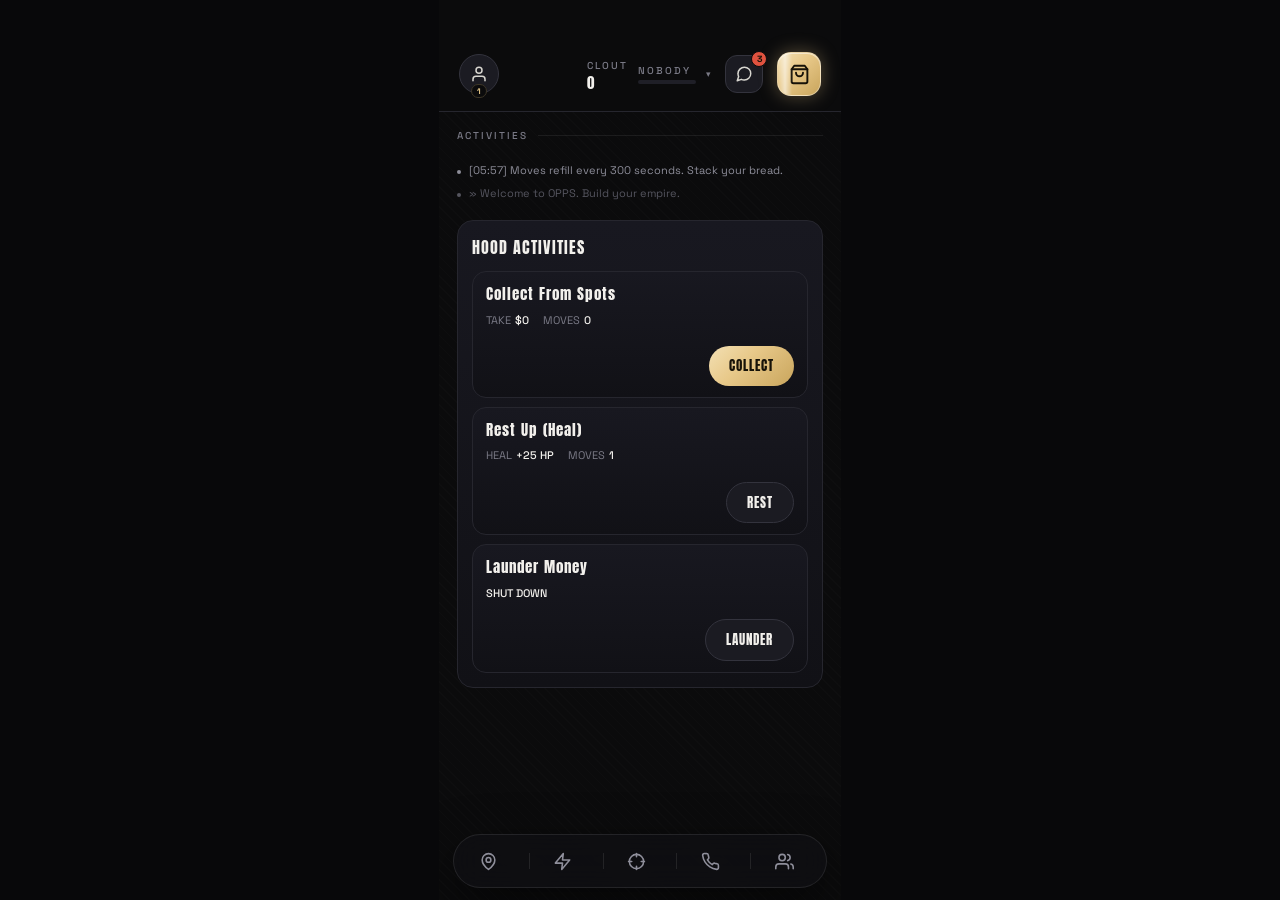
==== commit fec3ad45: "DOM-142..146: the nav drawer comes out, the bottom tab bar goes in The drawer was a single overlay t" ====
--- a/index.html
+++ b/index.html
@@ -14,6 +14,7 @@
        one line here — it never appends to someone else's file (DOM-127). -->
   <link rel="stylesheet" href="css/00-base.css">
   <link rel="stylesheet" href="css/10-chrome.css">
+  <link rel="stylesheet" href="css/15-nav.css">
   <link rel="stylesheet" href="css/20-legacy.css">
   <link rel="stylesheet" href="css/25-opps-list.css">
   <link rel="stylesheet" href="css/30-plugs.css">
@@ -34,7 +35,15 @@
   <!-- HEADER (v0.2 README §Header) -->
   <header>
     <div class="hdr-row">
-      <div class="logo">OPPS</div>
+      <!-- Profile entry (DOM-145) — takes the wordmark's place at the far
+           left. The level chip half-overhangs the bottom edge; js/hud.js keeps
+           it on the live level. Goes gold on Profile AND Settings, which is
+           what data-nav-also says. -->
+      <button class="hdr-profile" id="btn-profile" data-nav="profile" data-nav-also="settings"
+              onclick="showTab('profile')" aria-label="Profile">
+        <svg width="18" height="18" viewBox="0 0 24 24" fill="none" stroke="currentColor" stroke-width="2" stroke-linecap="round" stroke-linejoin="round" aria-hidden="true"><path d="M20 21v-2a4 4 0 0 0-4-4H8a4 4 0 0 0-4 4v2"></path><circle cx="12" cy="7" r="4"></circle></svg>
+        <span class="hdr-profile-lv" id="h-profile-lv">1</span>
+      </button>
 
       <!-- clout cluster: CLOUT over value · rank over a 4px level-progress bar · ▾.
            (The bar wears --xp, the token the contract fixes for level meters;
@@ -54,14 +63,17 @@
 
       <!-- Messages (DOM-119). js/messages.js enables this and wires the badge
            once the threads are loaded; it stays disabled if they are not. -->
-      <button class="hdr-btn" id="btn-msgs" disabled aria-label="Messages">
+      <button class="hdr-btn" id="btn-msgs" disabled aria-label="Messages — not available yet">
         <svg width="18" height="18" viewBox="0 0 24 24" fill="none" stroke="currentColor" stroke-width="2" stroke-linecap="round" stroke-linejoin="round" aria-hidden="true"><path d="M21 11.5a8.38 8.38 0 0 1-9 8.4 8.5 8.5 0 0 1-3.5-.76L3 21l1.86-5.54A8.38 8.38 0 0 1 4 11.5a8.5 8.5 0 0 1 8.5-8.5 8.38 8.38 0 0 1 8.5 8.5z"></path></svg>
         <span class="hdr-badge" id="msg-badge" hidden></span>
       </button>
 
-      <!-- hamburger — opens the nav drawer -->
-      <button class="hdr-btn" id="btn-menu" onclick="openDrawer()" aria-label="Menu">
-        <span class="hamb" aria-hidden="true"><i></i><i></i><i></i></span>
+      <!-- Store entry (DOM-144) — takes the hamburger's place. Bigger than the
+           38px Messages button beside it on purpose: this one sells things.
+           The sheen is the ::after stripe; prefers-reduced-motion stops it. -->
+      <button class="hdr-store" id="btn-store" data-nav="store"
+              onclick="showTab('store')" aria-label="Store">
+        <svg width="21" height="21" viewBox="0 0 24 24" fill="none" stroke="currentColor" stroke-width="2.2" stroke-linecap="round" stroke-linejoin="round" aria-hidden="true"><path d="M6 2 3 6v14a2 2 0 0 0 2 2h14a2 2 0 0 0 2-2V6l-3-4z"></path><path d="M3 6h18"></path><path d="M16 10a4 4 0 0 1-8 0"></path></svg>
       </button>
     </div>
     <div class="hdr-rule"></div>
@@ -221,30 +233,36 @@
 
   </main>
 
-  <!-- NAV DRAWER (v0.2 OVERLAYS.md) — stays mounted so open/close animates.
-       Eight spec items; the LEGACY section is temporary (ruled on DOM-110,
-       2026-09-14) and shrinks as DOM-115/117/118 absorb those screens. -->
-  <div class="drawer-scrim" id="drawer-scrim" onclick="closeDrawer()"></div>
-  <aside class="drawer" id="drawer" aria-hidden="true">
-    <div class="drawer-head">
-      <div class="drawer-wordmark">OPPS</div>
-      <button class="btn-x" onclick="closeDrawer()" aria-label="Close menu">&#x2715;</button>
-    </div>
-    <nav class="drawer-items">
-      <button class="drawer-item" data-nav="map"      onclick="navTo('map')"><span class="drawer-dot"></span><span class="drawer-label">THE HOOD</span></button>
-      <button class="drawer-item" data-nav="jobs"     onclick="navTo('jobs')"><span class="drawer-dot"></span><span class="drawer-label">MAKE MOVES</span></button>
-      <button class="drawer-item" data-nav="fight"    onclick="navTo('fight')"><span class="drawer-dot"></span><span class="drawer-label">OPPS LIST</span></button>
-      <button class="drawer-item" data-nav="plugs"    onclick="navTo('plugs')"><span class="drawer-dot"></span><span class="drawer-label">PLUGS</span></button>
-      <button class="drawer-item" data-nav="crew"     onclick="navTo('crew')"><span class="drawer-dot"></span><span class="drawer-label">CREW</span></button>
-      <button class="drawer-item" data-nav="store"    onclick="navTo('store')"><span class="drawer-dot"></span><span class="drawer-label">STORE</span></button>
-      <button class="drawer-item" data-nav="profile"  onclick="navTo('profile')"><span class="drawer-dot"></span><span class="drawer-label">PROFILE</span></button>
-      <button class="drawer-item" data-nav="settings" onclick="navTo('settings')"><span class="drawer-dot"></span><span class="drawer-label">SETTINGS</span></button>
-      <div class="drawer-divider">LEGACY</div>
-      <button class="drawer-item legacy" data-nav="hood"  onclick="navTo('hood')"><span class="drawer-dot"></span><span class="drawer-label">ACTIVITIES</span></button>
-      <button class="drawer-item legacy" data-nav="props" onclick="navTo('props')"><span class="drawer-dot"></span><span class="drawer-label">SPOTS</span></button>
-      <button class="drawer-item legacy" data-nav="stats" onclick="navTo('stats')"><span class="drawer-dot"></span><span class="drawer-label">STATS</span></button>
-    </nav>
-  </aside>
+  <!-- BOTTOM TAB BAR (DOM-143) — the nav drawer's replacement. Five tabs, one
+       gold at a time; on Store/Profile/Settings none of them is gold and the
+       header entry carries the down state instead. z 45 keeps it over the map
+       and the scroll body but under every scrim, sheet and modal. -->
+  <nav class="tabbar" id="tabbar" aria-label="Primary">
+    <button class="tabbar-btn" data-nav="map" onclick="showTab('map')" aria-label="The Hood">
+      <svg viewBox="0 0 24 24" fill="none" stroke="currentColor" stroke-width="2" stroke-linecap="round" stroke-linejoin="round" aria-hidden="true"><path d="M20 10c0 6-8 12-8 12s-8-6-8-12a8 8 0 0 1 16 0z"></path><circle cx="12" cy="10" r="3"></circle></svg>
+      <span class="tabbar-label">HOOD</span>
+    </button>
+    <span class="tabbar-div" aria-hidden="true"></span>
+    <button class="tabbar-btn" data-nav="jobs" onclick="showTab('jobs')" aria-label="Make Moves">
+      <svg viewBox="0 0 24 24" fill="none" stroke="currentColor" stroke-width="2" stroke-linecap="round" stroke-linejoin="round" aria-hidden="true"><path d="M13 2 3 14h9l-1 8 10-12h-9l1-8z"></path></svg>
+      <span class="tabbar-label">MOVES</span>
+    </button>
+    <span class="tabbar-div" aria-hidden="true"></span>
+    <button class="tabbar-btn" data-nav="fight" onclick="showTab('fight')" aria-label="Opps List">
+      <svg viewBox="0 0 24 24" fill="none" stroke="currentColor" stroke-width="2" stroke-linecap="round" stroke-linejoin="round" aria-hidden="true"><circle cx="12" cy="12" r="9"></circle><path d="M12 2v4M12 18v4M2 12h4M18 12h4"></path></svg>
+      <span class="tabbar-label">OPPS</span>
+    </button>
+    <span class="tabbar-div" aria-hidden="true"></span>
+    <button class="tabbar-btn" data-nav="plugs" onclick="showTab('plugs')" aria-label="Plugs">
+      <svg viewBox="0 0 24 24" fill="none" stroke="currentColor" stroke-width="2" stroke-linecap="round" stroke-linejoin="round" aria-hidden="true"><path d="M22 16.9v3a2 2 0 0 1-2.2 2 19.8 19.8 0 0 1-8.6-3.1 19.5 19.5 0 0 1-6-6A19.8 19.8 0 0 1 2.1 4.2 2 2 0 0 1 4.1 2h3a2 2 0 0 1 2 1.7c.1 1 .4 1.9.7 2.8a2 2 0 0 1-.5 2.1L8.1 9.9a16 16 0 0 0 6 6l1.3-1.3a2 2 0 0 1 2.1-.4c.9.3 1.8.6 2.8.7a2 2 0 0 1 1.7 2z"></path></svg>
+      <span class="tabbar-label">PLUGS</span>
+    </button>
+    <span class="tabbar-div" aria-hidden="true"></span>
+    <button class="tabbar-btn" data-nav="crew" onclick="showTab('crew')" aria-label="Crew">
+      <svg viewBox="0 0 24 24" fill="none" stroke="currentColor" stroke-width="2" stroke-linecap="round" stroke-linejoin="round" aria-hidden="true"><path d="M17 21v-2a4 4 0 0 0-4-4H5a4 4 0 0 0-4 4v2"></path><circle cx="9" cy="7" r="4"></circle><path d="M23 21v-2a4 4 0 0 0-3-3.9M16 3.1a4 4 0 0 1 0 7.8"></path></svg>
+      <span class="tabbar-label">CREW</span>
+    </button>
+  </nav>
 
   <!-- METRICS / CURRENCIES PANEL -->
   <div id="metrics-overlay" onclick="closeMetrics()">
--- a/css/00-base.css
+++ b/css/00-base.css
@@ -56,7 +56,7 @@
   --r-panel: 22px;  /* centered overlay panels */
   --r-sheet: 24px;  /* bottom sheets: 24px 24px 0 0 */
   --r-card: 16px;   /* cards, list containers */
-  --r-tile: 14px;   /* small tiles, portrait frames, drawer items */
+  --r-tile: 14px;   /* small tiles, portrait frames, the Store entry */
   --r-icon: 12px;   /* 38px icon buttons, 36px map controls */
 
   --pad-screen: 20px;  --gap-list: 9px;  --gap-section: 14px;
--- a/css/10-chrome.css
+++ b/css/10-chrome.css
@@ -15,17 +15,6 @@
   z-index: 10;
 }
 .hdr-row { display: flex; align-items: center; gap: var(--gap-section); }
-
-.logo {
-  font-family: var(--display);
-  font-size: 27px;
-  line-height: 1;
-  letter-spacing: 4px;
-  background: var(--gold-chrome);
-  -webkit-background-clip: text;
-          background-clip: text;
-  color: transparent;
-}
 
 /* ── clout cluster (v0.2 README §Header) — tap opens the metrics panel ──
    CLOUT label over the value; rank title over a 4px XP mini-bar; a 9px ▾ */
@@ -85,13 +74,6 @@
   font-family: var(--ui); font-weight: 700; font-size: 9px; color: var(--ink);
 }
 .hdr-badge[hidden] { display: none; }
-/* hamburger — three 18×2px pills, 4px gaps */
-.hamb { display: flex; flex-direction: column; gap: 4px; }
-.hamb i {
-  display: block; width: 18px; height: 2px;
-  border-radius: var(--r-pill); background: var(--text-bright);
-}
-
 /* signature divider — full-bleed, 15px under the row */
 .hdr-rule {
   height: 1px; margin: 15px calc(var(--pad-screen) * -1) 0;
@@ -148,92 +130,8 @@
 .tab:not(.active) { display: none; }
 .tab.active { display: block; }
 
-/* ═══════════════════════════════════════════════════════════
-   NAV DRAWER (v0.2 OVERLAYS.md) — z 50 scrim / 51 panel.
-   Hidden overlays stay MOUNTED (opacity 0, pointer-events none)
-   so open/close always animates.
-   ═══════════════════════════════════════════════════════════ */
-.drawer-scrim {
-  position: absolute; inset: 0; z-index: 50;
-  background: rgba(0,0,0,0.6);
-  opacity: 0; pointer-events: none;
-  transition: opacity .25s;
-}
-.drawer-scrim.open { opacity: 1; pointer-events: auto; }
-.drawer {
-  position: absolute; top: 0; bottom: 0; left: 0; z-index: 51;
-  width: 262px;
-  display: flex; flex-direction: column;
-  padding: 30px 0 20px;
-  background: var(--overlay-fill);
-  border-right: 1px solid var(--border);
-  box-shadow: 30px 0 80px rgba(0,0,0,0.6);
-  transform: translateX(-112%);
-  transition: transform .28s cubic-bezier(.4,0,.2,1);
-}
-.drawer.open { transform: translateX(0); }
-.drawer-head {
-  display: flex; align-items: center; justify-content: space-between;
-  padding: 0 20px 18px;
-  border-bottom: 1px solid var(--track);
-}
-.drawer-wordmark {
-  font-family: var(--display); font-size: 24px; letter-spacing: 4px;
-  line-height: 1;
-  background: var(--gold-chrome);
-  -webkit-background-clip: text;
-          background-clip: text;
-  color: transparent;
-}
-.drawer-items { flex: 1; overflow-y: auto; scrollbar-width: none; padding-top: 12px; }
-.drawer-items::-webkit-scrollbar { width: 0; }
-.drawer-item {
-  display: flex; align-items: center; gap: 12px;
-  width: calc(100% - 24px); text-align: left;
-  margin: 0 12px; padding: 14px 16px;
-  border-radius: var(--r-tile);
-  background: transparent; border: 1px solid transparent;
-  cursor: pointer;
-  transition: background .16s;
-}
-.drawer-item:hover { background: rgba(255,255,255,0.02); }
-.drawer-dot {
-  flex: none; width: 7px; height: 7px; border-radius: 50%;
-  background: var(--border-strong);
-}
-.drawer-label {
-  font-family: var(--display); font-size: 15px; letter-spacing: 1.5px;
-  color: var(--text-mid);
-}
-.drawer-item.active {
-  background: var(--surface-raised);
-  border-color: var(--border-gold);
-}
-.drawer-item.active .drawer-dot { background: var(--gold-chrome); }
-.drawer-item.active .drawer-label { color: var(--text); }
-/* locked items (none currently — recipe per OVERLAYS.md) */
-.drawer-item.locked { cursor: default; }
-.drawer-item.locked:hover { background: transparent; }
-.drawer-item.locked .drawer-label { color: var(--text-disabled); }
-.drawer-soon {
-  margin-left: auto; padding: 3px 8px;
-  font-family: var(--ui); font-weight: 700; font-size: 9px;
-  letter-spacing: 1px; color: var(--text-disabled);
-  border: 1px solid var(--border-disabled); border-radius: var(--r-pill);
-}
-/* TEMPORARY (ruled on DOM-110, 2026-09-14): legacy screens keep a quiet
-   drawer section until their v0.2 homes land. ACTIVITIES → DOM-115,
-   SPOTS/STATS → DOM-117/118. Delete this block with the last of them. */
-.drawer-divider {
-  display: flex; align-items: center; gap: 8px;
-  margin: 14px 28px 6px;
-  font-family: var(--ui); font-weight: 500; font-size: 9px;
-  letter-spacing: 2px; color: var(--text-disabled);
-}
-.drawer-divider::after { content: ''; flex: 1; height: 1px; background: var(--track); }
-.drawer-item.legacy { padding: 10px 16px; }
-.drawer-item.legacy .drawer-label { font-size: 12px; color: var(--text-disabled); }
-.drawer-item.legacy.active .drawer-label { color: var(--text-mid); }
+/* The nav drawer lived here until DOM-142. Its replacement — the bottom tab
+   bar and the two header entries — is css/15-nav.css. */
 
 /* ── CARDS ── */
 .card {
--- a/css/15-nav.css
+++ b/css/15-nav.css
@@ -0,0 +1,148 @@
+/* ═══════════════════════════════════════════════════════════
+   NAVIGATION (DOM-141 — Menu System Update)
+   The nav drawer's replacement: a persistent bottom tab bar, plus the two
+   header entries that took the wordmark's and the hamburger's places.
+
+   One rule governs the whole system: exactly one thing is gold at a time.
+   On the five tab screens it is a tab; on Store/Profile/Settings it is the
+   header entry, and no tab is gold. `.active` is set by showTab() from the
+   data-nav attributes, so nothing here needs a screen name.
+
+   Linked from index.html in this order; the cascade depends on it.
+   ═══════════════════════════════════════════════════════════ */
+
+/* ── PROFILE ENTRY, top left (DOM-145) ──────────────────────
+   Where the OPPS wordmark used to be. 40px circle rather than the 38px
+   icon-button recipe: it carries an avatar's worth of identity, and the level
+   chip hangs off its bottom edge, so it reads as a person, not a control. */
+.hdr-profile {
+  flex: none; position: relative;
+  width: 40px; height: 40px;
+  display: flex; align-items: center; justify-content: center;
+  background: var(--surface-raised);
+  border: 1px solid var(--border-strong);
+  border-radius: 50%;
+  color: var(--text-bright);
+  cursor: pointer;
+  transition: border-color .16s, background .16s, color .16s;
+}
+.hdr-profile:hover { border-color: var(--border-gold); }
+/* down state — gold on Profile and on Settings, since Settings now lives
+   inside Profile and the header must not go dark when you step into it. */
+.hdr-profile.active {
+  background: var(--gold-chrome);
+  border-color: transparent;
+  color: var(--ink);
+}
+/* level chip — pinned to bottom centre, half-overhanging the circle */
+.hdr-profile-lv {
+  position: absolute; left: 50%; bottom: -5px;
+  transform: translateX(-50%);
+  min-width: 16px; padding: 1px 4px;
+  font-family: var(--ui); font-weight: 700; font-size: 8px;
+  letter-spacing: .5px; line-height: 1.25;
+  color: var(--gold); background: var(--bg);
+  border: 1px solid var(--border-gold);
+  border-radius: var(--r-pill);
+}
+/* the chip keeps its own colours in the down state — it is a readout, not
+   part of the button's surface */
+.hdr-profile.active .hdr-profile-lv { color: var(--gold); }
+
+/* ── STORE ENTRY, top right (DOM-144) ───────────────────────
+   The one permanently-gold control in the client. It is larger than the 38px
+   Messages button beside it and it never goes quiet, because it is the screen
+   that takes money. The sheen is the shared `sheen` keyframe (50-motion.css)
+   on a faster cycle than the CTA recipe — this one is ambient, not a prompt. */
+.hdr-store {
+  flex: none; position: relative; overflow: hidden;
+  width: 44px; height: 44px;
+  display: flex; align-items: center; justify-content: center;
+  background: var(--gold-chrome);
+  border: 1px solid rgba(255,255,255,0.35);
+  border-radius: var(--r-tile);
+  color: var(--ink);
+  cursor: pointer;
+  box-shadow: 0 0 18px rgba(232,201,138,0.35),
+              inset 0 1px 0 rgba(255,255,255,0.5);
+  transition: border-color .16s, filter .16s;
+}
+.hdr-store::after {
+  content: '';
+  position: absolute; top: 0; bottom: 0; left: 0;
+  width: 34%;
+  background: linear-gradient(90deg, transparent, rgba(255,255,255,0.55), transparent);
+  animation: sheen 3.4s linear infinite;
+  pointer-events: none;
+}
+.hdr-store:hover { filter: brightness(1.1); }
+/* down state — the tile is already gold, so the border does the talking */
+.hdr-store.active { border-color: var(--text); }
+
+/* ── BOTTOM TAB BAR (DOM-143) ───────────────────────────────
+   Floating pill, inset from all three edges. z 45 is the whole point of the
+   number: above the map and the scroll body, below every scrim (50), sheet
+   and modal, so nothing that opens over a screen has to know it exists. */
+.tabbar {
+  position: absolute; z-index: 45;
+  left: 14px; right: 14px; bottom: 12px;
+  display: flex; align-items: center; gap: 3px;
+  padding: 5px;
+  background: rgba(16,16,20,0.72);
+  -webkit-backdrop-filter: blur(16px);
+          backdrop-filter: blur(16px);
+  border: 1px solid rgba(255,255,255,0.09);
+  border-radius: var(--r-pill);
+  box-shadow: 0 18px 50px rgba(0,0,0,0.55);
+}
+
+.tabbar-btn {
+  flex: 1;
+  display: flex; align-items: center; justify-content: center; gap: 7px;
+  height: 42px; padding: 0;
+  background: transparent; border: none;
+  border-radius: var(--r-pill);
+  color: var(--text-mid);
+  cursor: pointer;
+  overflow: hidden;
+  transition: all .22s;
+}
+.tabbar-btn svg { flex: none; width: 19px; height: 19px; }
+.tabbar-btn:hover { background: rgba(255,255,255,0.05); }
+
+/* the label only exists on the active tab; collapsing it rather than hiding it
+   is what lets the width change animate instead of snapping */
+.tabbar-label {
+  font-family: var(--display); font-size: 12px; letter-spacing: 1.5px;
+  line-height: 1; white-space: nowrap;
+  max-width: 0; opacity: 0;
+  transition: max-width .22s, opacity .22s;
+}
+
+/* down state — gold pill, ink icon, label revealed, tab takes ~2x the width */
+.tabbar-btn.active {
+  flex: 1.9;
+  background: var(--gold-chrome);
+  color: var(--ink);
+}
+.tabbar-btn.active:hover { background: var(--gold-chrome); }
+.tabbar-btn.active .tabbar-label { max-width: 90px; opacity: 1; }
+
+/* hairline between every adjacent pair — four of them, never at the ends */
+.tabbar-div {
+  flex: none; width: 1px; height: 16px;
+  background: rgba(255,255,255,0.09);
+}
+
+@media (prefers-reduced-motion: reduce) {
+  .tabbar-btn, .tabbar-label { transition: none; }
+}
+
+/* ── CONTENT CLEARANCE ──────────────────────────────────────
+   The bar floats over the screens, so every screen has to end above it.
+   Scroll body: enough bottom padding that the last row clears the pill.
+   The map does not scroll — its own furniture is lifted instead. */
+main { padding-bottom: 100px; }
+.app.is-map main { padding-bottom: 0; }
+.app.is-map .map-sel-card { bottom: 84px; }
+.app.is-map .map-hint { padding-bottom: 76px; }
--- a/css/35-settings.css
+++ b/css/35-settings.css
@@ -10,6 +10,22 @@
    aliases, no hard-coded hexes.
    ═══════════════════════════════════════════════════════════ */
 .st { display: flex; flex-direction: column; gap: 22px; }
+
+/* back to Profile (DOM-146) — Settings sits inside Profile now, so this is the
+   way out of it, and it always goes to Profile rather than to whatever screen
+   preceded it. Aligned left and alone above the first group. */
+.st-back {
+  align-self: flex-start;
+  padding: 8px 14px;
+  font-family: var(--display); font-size: 12px; letter-spacing: 1.5px;
+  color: var(--text-bright);
+  background: var(--surface-raised);
+  border: 1px solid var(--border-strong);
+  border-radius: var(--r-pill);
+  cursor: pointer;
+  transition: border-color .16s, color .16s;
+}
+.st-back:hover { border-color: var(--border-gold); color: var(--gold); }
 
 /* group heading — label style, 11px below-gap */
 .st-group { display: flex; flex-direction: column; gap: 11px; }
--- a/css/40-profile.css
+++ b/css/40-profile.css
@@ -114,8 +114,30 @@
 .pf-xp-labels .r { font-size: 11px; color: var(--muted); }
 .pf-xp-track { height: 7px; border-radius: var(--r-pill); background: var(--track); overflow: hidden; }
 .pf-xp-fill { height: 100%; background: var(--xp); border-radius: var(--r-pill); transition: width .4s; }
+/* gear + STATS ride one absolutely-positioned row (DOM-146). They used to be
+   a single absolute button; the row is what lets the gear sit immediately left
+   of STATS without either of them knowing the other's width. */
+.pf-id-actions {
+  position: absolute; top: -1px; right: 0;
+  display: flex; align-items: center; gap: 8px;
+}
+/* 31px circle — deliberately smaller and quieter than STATS beside it.
+   Settings is a door you take occasionally, not a headline. */
+.pf-gear-btn {
+  flex: none;
+  width: 31px; height: 31px;
+  display: flex; align-items: center; justify-content: center;
+  background: var(--surface-raised);
+  border: 1px solid var(--border-strong);
+  border-radius: 50%;
+  color: var(--text-bright);
+  cursor: pointer;
+  transition: border-color .16s;
+}
+.pf-gear-btn svg { width: 16px; height: 16px; }
+.pf-gear-btn:hover { border-color: var(--border-gold); }
+
 .pf-stats-btn {
-  position: absolute; top: -1px; right: 0;
   font-family: var(--display); font-size: 12px;
   letter-spacing: 1px; border-radius: var(--r-pill); padding: 9px 14px;
   cursor: pointer; transition: border-color .16s, filter .16s;
@@ -530,7 +552,7 @@
    pointer-events none) so open/close always animates. Scrim tap
    closes; the panel stopPropagation()s.
 
-   z-ladder: drawer 50/51 · metrics 55 · messages 55 · ranks 58 ·
+   z-ladder: tab bar 45 · metrics 55 · messages 55 · ranks 58 ·
    engage 60 · log 60 · public profile 64 · confirm alloc 66 ·
    stat info 67 · equip picker 68 · stats 69 · dialogue 70 ·
    gold confirm 71 · XP toast 90.
--- a/css/49-hood.css
+++ b/css/49-hood.css
@@ -18,9 +18,13 @@
   display: block; position: absolute; inset: 0; overflow: hidden;
   background: #0b0b0c; touch-action: none; cursor: grab;
 }
+/* Sized and centred by ovApply(), NOT by object-fit. A wrapper-sized img
+   crops the raster inside its own element box, so translating it can only
+   ever reveal this wrapper's background — never the cropped raster. Giving
+   the element the cover-fit box instead is what makes the pan clamp in
+   js/map.js the real one. See docs/.../01-hood.md "Overview mode". */
 .map-overview img {
-  position: absolute; inset: 0; width: 100%; height: 100%;
-  object-fit: cover; object-position: center;
+  position: absolute; top: 0; left: 0;
   transform-origin: center; will-change: transform; pointer-events: none;
   user-select: none; -webkit-user-drag: none;
 }
--- a/css/55-messages.css
+++ b/css/55-messages.css
@@ -2,14 +2,26 @@
    The two overlays no screen owns. Both are shell-level, which is why they sit
    in their own file rather than in a screen's. */
 
+/* Gated on visibility, not display (DOM-136). A transition cannot run from an
+   unrendered box, so display:none -> block in the same style recalc as the
+   opacity/translateY change meant the sheet popped in and vanished instantly.
+   visibility is discrete but transitionable: opening flips it at 0s and the
+   .22s plays; closing holds it until the .22s has finished. pointer-events is
+   what keeps a closed inbox from eating a tap, since the box is now always laid
+   out. js/messages.js defers emptying the sheet to match. */
 .messages-overlay {
   position: absolute; inset: 0; z-index: 55;
-  display: none;
+  display: block;
+  visibility: hidden; pointer-events: none;
   background: var(--bg);
   opacity: 0; transform: translateY(8px);
-  transition: opacity .22s, transform .22s;
+  transition: opacity .22s, transform .22s, visibility 0s .22s;
 }
-.messages-overlay.open { display: block; opacity: 1; transform: translateY(0); }
+.messages-overlay.open {
+  visibility: visible; pointer-events: auto;
+  opacity: 1; transform: translateY(0);
+  transition: opacity .22s, transform .22s, visibility 0s;
+}
 .msg-sheet { display: flex; flex-direction: column; height: 100%; }
 
 /* ── header, shared by both states ── */
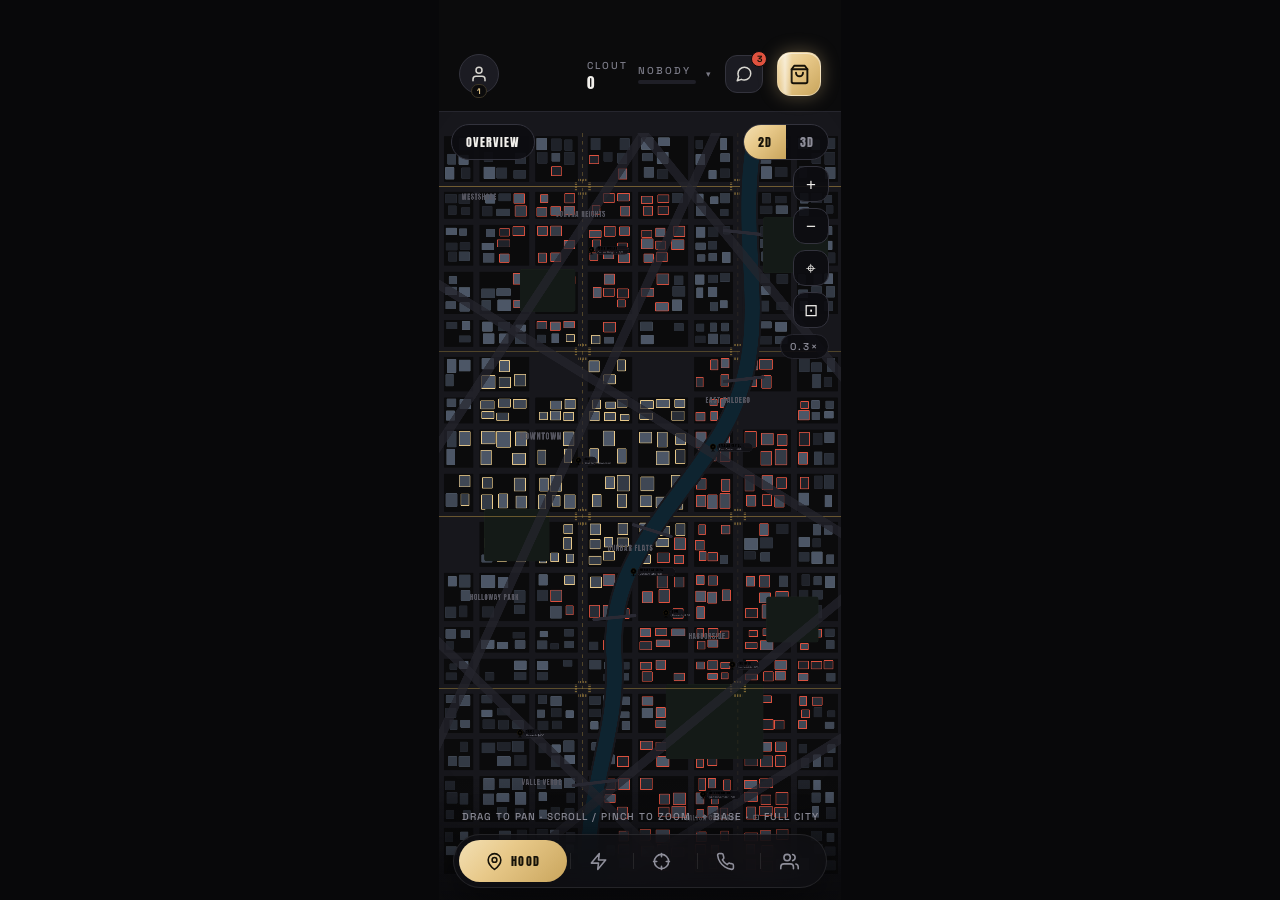
==== commit 48052f50: "DOM-142: delete the legacy ACTIVITIES and SPOTS screens Jake's ruling on the orphan question (2026-0" ====
--- a/index.html
+++ b/index.html
@@ -83,57 +83,30 @@
   <main>
 
     <!-- Screen label — a caption, not a title -->
-    <div class="section-label"><h3 id="section-title">ACTIVITIES</h3><div class="rule"></div></div>
+    <div class="section-label"><h3 id="section-title"></h3><div class="rule"></div></div>
 
     <!-- FEED -->
     <div id="feed">
       <div class="feed-line info">» Welcome to OPPS. Build your empire.</div>
     </div>
 
-    <!-- HOOD TAB -->
-    <div class="tab active" id="tab-hood">
-      <!-- HOSPITAL (DOM-72) — hidden while healthy; the defeat flow lands here. -->
-      <div class="card hospital-card" id="hospital-card" hidden>
-        <div class="card-title">THE HOSPITAL</div>
-        <div class="hospital-body">
-          <div class="hospital-status">You got beat down. Discharged in
-            <span class="hospital-timer" id="hospital-timer">0:00</span></div>
-          <button class="hospital-heal-btn" id="hospital-heal-btn" onclick="hospitalHealNow()">HEAL NOW</button>
-          <button class="hospital-iap-btn" id="hospital-iap-btn" hidden>SKIP THE WAIT</button>
-        </div>
-      </div>
-      <div class="card">
-        <div class="card-title">HOOD ACTIVITIES</div>
-        <div class="job-grid">
-          <div class="job-card" onclick="doActivity('collect')">
-            <div class="job-name">Collect From Spots</div>
-            <div class="job-meta">
-              <span>TAKE <span class="val" id="collect-income">$0</span></span>
-              <span>MOVES <span class="val">0</span></span>
-            </div>
-            <div class="do-job-btn">COLLECT</div>
-          </div>
-          <div class="job-card" onclick="doActivity('rest')">
-            <div class="job-name">Rest Up (Heal)</div>
-            <div class="job-meta">
-              <span>HEAL <span class="val">+25 HP</span></span>
-              <span>MOVES <span class="val">1</span></span>
-            </div>
-            <div class="do-job-btn secondary">REST</div>
-          </div>
-          <div class="job-card" onclick="doActivity('launder')">
-            <div class="job-name">Launder Money</div>
-            <div class="job-meta">
-              <span class="val">SHUT DOWN</span>
-            </div>
-            <div class="do-job-btn secondary">LAUNDER</div>
-          </div>
-        </div>
+    <!-- HOSPITAL (DOM-72/DOM-76) — app chrome, not screen content. It used to
+       sit on the ACTIVITIES screen, which is gone; being outside the tabs is
+       also truer to it, since the lockout follows you across every screen
+       rather than waiting on one. Hidden while healthy, so a well player
+       never sees it. -->
+    <div class="card hospital-card" id="hospital-card" hidden>
+      <div class="card-title">THE HOSPITAL</div>
+      <div class="hospital-body">
+        <div class="hospital-status">You got beat down. Discharged in
+          <span class="hospital-timer" id="hospital-timer">0:00</span></div>
+        <button class="hospital-heal-btn" id="hospital-heal-btn" onclick="hospitalHealNow()">HEAL NOW</button>
+        <button class="hospital-iap-btn" id="hospital-iap-btn" hidden>SKIP THE WAIT</button>
       </div>
     </div>
 
     <!-- MAP TAB -->
-    <div class="tab" id="tab-map">
+    <div class="tab active" id="tab-map">
       <!-- THE HOOD (S9, DOM-118). The one screen with no section title and no
            body padding: it fills the scroll body. Three mutually exclusive
            modes hang off data-mode on .map-outer. -->
@@ -197,14 +170,6 @@
 
     <!-- STORE TAB -->
     <div class="tab" id="tab-store"></div>
-
-    <!-- PROPS TAB -->
-    <div class="tab" id="tab-props">
-      <div class="card">
-        <div class="card-title">SPOTS — PASSIVE INCOME</div>
-        <div class="prop-grid" id="prop-list"></div>
-      </div>
-    </div>
 
     <!-- CREW TAB -->
     <div class="tab" id="tab-crew"></div>
@@ -489,8 +454,6 @@
 <script src="js/hospital.js"></script>
 <script src="js/combat.js"></script>
 <script src="js/store.js"></script>
-<script src="js/properties.js"></script>
-<script src="js/hood.js"></script>
 <script src="js/stats.js"></script>
 <script src="js/profile.js"></script>
 <script src="js/crew.js"></script>
--- a/css/10-chrome.css
+++ b/css/10-chrome.css
@@ -132,6 +132,15 @@
 
 /* The nav drawer lived here until DOM-142. Its replacement — the bottom tab
    bar and the two header entries — is css/15-nav.css. */
+
+/* ── THE HOSPITAL (DOM-72/DOM-76) ──
+   Sits between the feed and the screens, outside every tab, because being
+   locked up is a state of the player and not of a screen — it used to live on
+   the ACTIVITIES screen and vanish the moment you navigated off it. `hidden`
+   while healthy, so this costs a well player nothing. The map drops the body
+   padding, so the card carries its own margin there. */
+.hospital-card { flex: none; }
+.app.is-map .hospital-card:not([hidden]) { margin: 12px 18px 0; }
 
 /* ── CARDS ── */
 .card {
--- a/css/20-legacy.css
+++ b/css/20-legacy.css
@@ -1,71 +1,13 @@
 /* ═══════════════════════════════════════════════════════════
    v0.1 SCREENS AWAITING REBUILD
-   Job grid, Hood, Store, Properties, feed, overlays, combat modal, threat,
-   Stats, level-up banner, toast, IAP, Crew, scrollbar, Map and enemy cards —
-   carried over from v0.1 unchanged. As each screen is rebuilt under DOM-107
-   its rules move out to css/screens/<name>.css and shrink this file.
+   Fight/Hood, Store, feed, overlays, combat modal, threat, Stats, level-up
+   banner, toast, IAP, Crew, scrollbar, Map and enemy cards — carried over from
+   v0.1 unchanged. As each screen is rebuilt under DOM-107 its rules move out to
+   css/screens/<name>.css and shrink this file. The job grid and the Properties
+   grid left with the ACTIVITIES and SPOTS screens (DOM-142).
 
    Linked from index.html in this order; the cascade depends on it.
    ═══════════════════════════════════════════════════════════ */
-/* ── JOB GRID ──
-   Single-column rows, action anchored right and vertically centred. */
-.job-grid {
-  display: flex;
-  flex-direction: column;
-  gap: var(--gap-list);
-}
-.job-card {
-  background: var(--panel-fill);
-  border: 1px solid var(--border);
-  border-radius: 14px;
-  padding: 11px 13px;
-  cursor: pointer;
-  transition: border-color .16s;
-  position: relative;
-}
-.job-card:hover { border-color: var(--border-ctrl); }
-/* locked jobs render at full contrast — the action names the gate */
-.job-card.locked { cursor: not-allowed; }
-.job-card.locked:hover { border-color: var(--border); }
-.job-name {
-  font-family: var(--display); font-size: 15px; letter-spacing: 1px;
-  color: var(--text); margin-bottom: 6px;
-}
-.job-meta { display: flex; gap: var(--gap-section); font-size: 11px; color: var(--faint); margin-bottom: 8px; }
-.job-meta span { display: flex; align-items: center; gap: 4px; }
-.job-meta .val { color: var(--text); font-weight: 500; }
-.job-pay { color: var(--chrome); font-size: 13px; font-weight: 500; }
-.job-progress-wrap { margin-top: 8px; }
-.job-progress-label {
-  display: flex; justify-content: space-between;
-  font-size: 10px; letter-spacing: 2px; text-transform: uppercase;
-  color: var(--faint); margin-bottom: 4px;
-}
-.job-bar { height: 4px; background: var(--track); border-radius: var(--r-pill); overflow: hidden; }
-.job-bar-fill { height: 100%; background: var(--energy-fill); border-radius: var(--r-pill); transition: width .4s; }
-.do-job-btn {
-  margin-top: 10px;
-  float: right;
-  background: var(--chrome-fill);
-  border: none;
-  color: var(--chrome-ink);
-  font-family: var(--display);
-  font-size: 13px;
-  letter-spacing: 1px;
-  padding: 10px 20px;
-  border-radius: var(--r-pill);
-  cursor: pointer;
-  transition: filter .16s;
-}
-.do-job-btn:hover { filter: brightness(1.06); }
-.do-job-btn:disabled {
-  background: var(--chip-locked-bg);
-  border: 1px solid var(--chip-locked-border);
-  color: var(--disabled);
-  cursor: not-allowed;
-  filter: none;
-}
-
 /* ── FIGHT / HOOD ── */
 .enemy-list { display: flex; flex-direction: column; gap: var(--gap-list); }
 .enemy-card {
@@ -114,46 +56,6 @@
   white-space: nowrap;
 }
 .attack-btn:hover { filter: brightness(1.15); }
-
-/* ── PROPERTIES ── */
-.prop-grid {
-  display: grid;
-  grid-template-columns: repeat(2, 1fr);
-  gap: var(--gap-list);
-}
-.prop-card {
-  background: var(--panel-fill);
-  border: 1px solid var(--border);
-  border-radius: var(--r-card);
-  padding: 12px;
-  display: flex;
-  flex-direction: column;
-}
-.prop-name { font-family: var(--display); font-size: 14px; letter-spacing: 1px; color: var(--text); }
-.prop-income { color: var(--green); font-size: 12px; margin: 4px 0 6px; font-family: var(--ui); font-weight: 500; }
-.prop-owned { color: var(--chrome); font-size: 12px; margin-bottom: 10px; }
-.prop-btn {
-  width: 100%;
-  margin-top: auto;
-  background: var(--control);
-  border: 1px solid var(--border-ctrl);
-  color: var(--text);
-  font-family: var(--display);
-  font-size: 12px;
-  letter-spacing: 1px;
-  padding: 10px;
-  border-radius: var(--r-pill);
-  cursor: pointer;
-  transition: filter .16s;
-}
-.prop-btn:hover { border-color: var(--border-gold); }
-.prop-btn:disabled {
-  background: var(--chip-locked-bg);
-  border: 1px solid var(--chip-locked-border);
-  color: var(--disabled);
-  cursor: not-allowed;
-  filter: none;
-}
 
 /* ── FEED ──
    Two lines, no panel and no border. Newest at --muted with a 4px dot
@@ -303,7 +205,9 @@
   cursor: not-allowed;
 }
 
-/* THE HOSPITAL (DOM-72) — the recovery card at the top of the Hood tab. */
+/* THE HOSPITAL (DOM-72/DOM-76). No longer a card on a screen: it is app chrome
+   above every tab (DOM-142), so the lockout is visible wherever the player is.
+   Placement lives with the shell in css/10-chrome.css; these are its internals. */
 .hospital-body {
   display: flex;
   align-items: center;
--- a/css/50-motion.css
+++ b/css/50-motion.css
@@ -34,14 +34,6 @@
   100% { transform: scale(2.6); opacity: 0; }
 }
 
-/* hood activity actions — COLLECT is the one primary; the rest go secondary */
-.do-job-btn.secondary {
-  background: var(--control);
-  border: 1px solid var(--border-ctrl);
-  color: var(--text);
-}
-.do-job-btn.secondary:hover { border-color: var(--border-gold); filter: none; }
-
 /* Replaces inline style="" attributes swept out of the renderers
    (crew.js, jobs.js, stats.js). Static styling belongs here. */
 .card-note { color: var(--muted); font-size: 13px; }
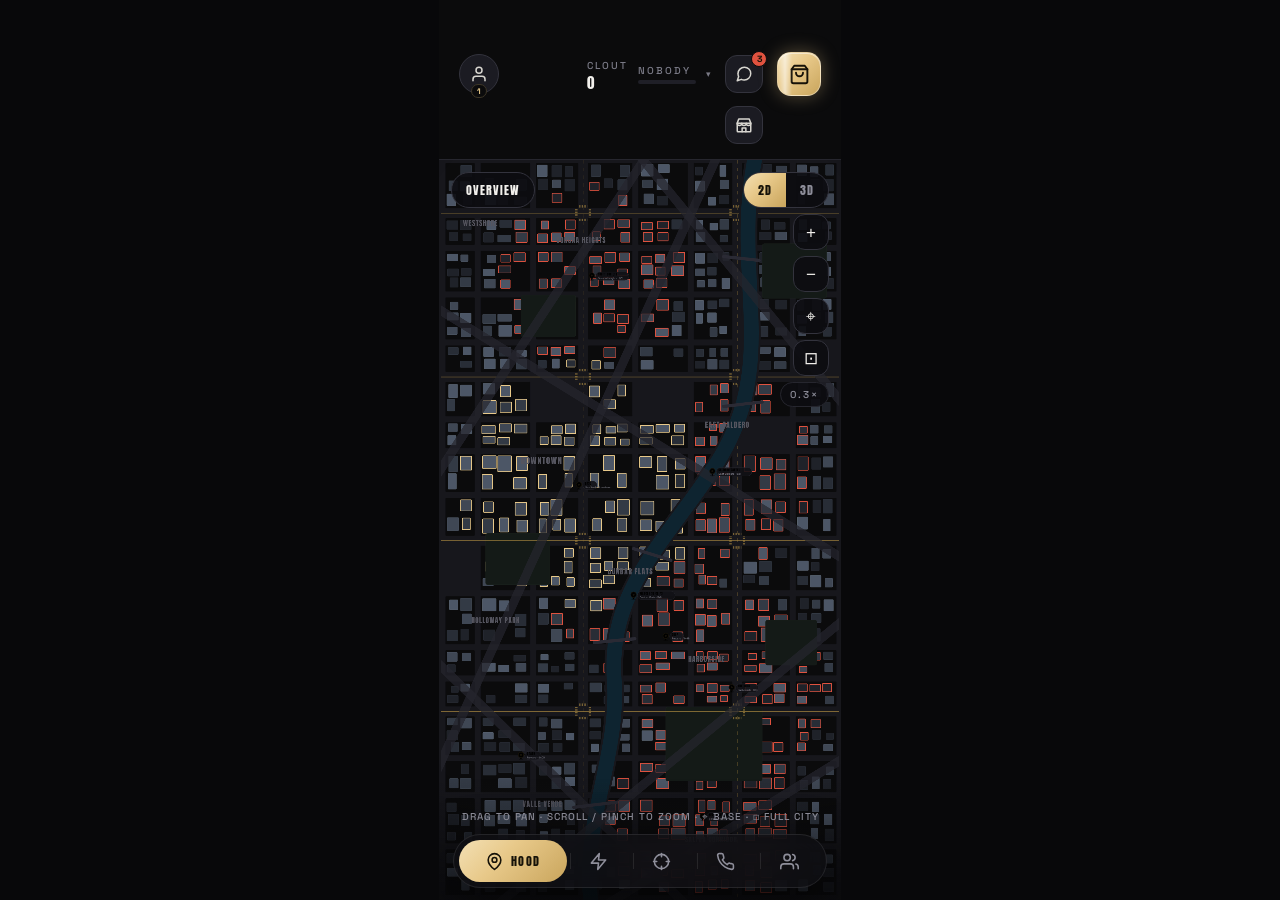
==== commit dda55ee2: "DOM-148: Spots comes back, behind a HUD icon under Messages Jake, 2026-09-15: keep Spots, but it nee" ====
--- a/index.html
+++ b/index.html
@@ -76,6 +76,16 @@
         <svg width="21" height="21" viewBox="0 0 24 24" fill="none" stroke="currentColor" stroke-width="2.2" stroke-linecap="round" stroke-linejoin="round" aria-hidden="true"><path d="M6 2 3 6v14a2 2 0 0 0 2 2h14a2 2 0 0 0 2-2V6l-3-4z"></path><path d="M3 6h18"></path><path d="M16 10a4 4 0 0 1-8 0"></path></svg>
       </button>
     </div>
+
+    <!-- HUD rail — secondary destinations that are not tabs and not the Store.
+         Right-aligned under the Messages button, which is what the row's right
+         padding is reserving space for. Spots is its first occupant. -->
+    <div class="hdr-rail">
+      <button class="hdr-btn hdr-rail-btn" id="btn-spots" data-nav="props"
+              onclick="showTab('props')" aria-label="Spots">
+        <svg width="18" height="18" viewBox="0 0 24 24" fill="none" stroke="currentColor" stroke-width="2" stroke-linecap="round" stroke-linejoin="round" aria-hidden="true"><path d="M3 9.5 5 4h14l2 5.5"></path><path d="M3 9.5h18V20a1 1 0 0 1-1 1H4a1 1 0 0 1-1-1z"></path><path d="M3 9.5a3 3 0 0 0 6 0 3 3 0 0 0 6 0 3 3 0 0 0 6 0"></path><path d="M9.5 21v-5h5v5"></path></svg>
+      </button>
+    </div>
     <div class="hdr-rule"></div>
   </header>
 
@@ -170,6 +180,24 @@
 
     <!-- STORE TAB -->
     <div class="tab" id="tab-store"></div>
+
+    <!-- SPOTS TAB (DOM-74) — kept when the rest of the LEGACY set was deleted
+         (Jake, 2026-09-15). Reached from the HUD icon under Messages. The bank
+         row is new: collecting used to live on the ACTIVITIES screen, so
+         without it the screen could sell you a spot and never pay it out. -->
+    <div class="tab" id="tab-props">
+      <div class="card">
+        <div class="card-title">SPOTS — PASSIVE INCOME</div>
+        <div class="prop-bank">
+          <div class="prop-bank-col">
+            <span class="prop-bank-k">BANKED</span>
+            <span class="prop-bank-v" id="prop-banked">$0</span>
+          </div>
+          <button class="prop-collect-btn" id="prop-collect" onclick="collectFromSpots()">COLLECT</button>
+        </div>
+        <div class="prop-grid" id="prop-list"></div>
+      </div>
+    </div>
 
     <!-- CREW TAB -->
     <div class="tab" id="tab-crew"></div>
@@ -454,6 +482,7 @@
 <script src="js/hospital.js"></script>
 <script src="js/combat.js"></script>
 <script src="js/store.js"></script>
+<script src="js/properties.js"></script>
 <script src="js/stats.js"></script>
 <script src="js/profile.js"></script>
 <script src="js/crew.js"></script>
--- a/css/15-nav.css
+++ b/css/15-nav.css
@@ -10,6 +10,13 @@
 
    Linked from index.html in this order; the cascade depends on it.
    ═══════════════════════════════════════════════════════════ */
+
+:root {
+  /* The Store tile's size, named because the HUD rail below the header row has
+     to reserve exactly this much on the right to stay aligned under Messages.
+     One number, two readers — they cannot drift apart. */
+  --store-tile: 44px;
+}
 
 /* ── PROFILE ENTRY, top left (DOM-145) ──────────────────────
    Where the OPPS wordmark used to be. 40px circle rather than the 38px
@@ -56,7 +63,7 @@
    on a faster cycle than the CTA recipe — this one is ambient, not a prompt. */
 .hdr-store {
   flex: none; position: relative; overflow: hidden;
-  width: 44px; height: 44px;
+  width: var(--store-tile); height: var(--store-tile);
   display: flex; align-items: center; justify-content: center;
   background: var(--gold-chrome);
   border: 1px solid rgba(255,255,255,0.35);
@@ -78,6 +85,26 @@
 .hdr-store:hover { filter: brightness(1.1); }
 /* down state — the tile is already gold, so the border does the talking */
 .hdr-store.active { border-color: var(--text); }
+
+/* ── HUD RAIL (DOM-148) ─────────────────────────────────────
+   A second header row for destinations that are neither tabs nor the Store.
+   Right-aligned and padded by the Store tile's width, so its buttons line up
+   under the Messages button rather than under the Store. Spots is the only
+   occupant today; the row is built as a row so the next one costs nothing. */
+.hdr-rail {
+  display: flex; justify-content: flex-end; gap: 8px;
+  margin-top: 10px;
+  padding-right: calc(var(--store-tile) + var(--gap-section));
+}
+/* Down state. The Store and Profile entries own their own gold treatments;
+   a rail button borrows the shared icon-button recipe and only swaps the
+   surface, so adding a second one needs no new rule. */
+.hdr-rail-btn.active {
+  background: var(--gold-chrome);
+  border-color: transparent;
+  color: var(--ink);
+}
+.hdr-rail-btn.active:hover { border-color: transparent; filter: brightness(1.06); }
 
 /* ── BOTTOM TAB BAR (DOM-143) ───────────────────────────────
    Floating pill, inset from all three edges. z 45 is the whole point of the
--- a/css/20-legacy.css
+++ b/css/20-legacy.css
@@ -1,10 +1,10 @@
 /* ═══════════════════════════════════════════════════════════
    v0.1 SCREENS AWAITING REBUILD
-   Fight/Hood, Store, feed, overlays, combat modal, threat, Stats, level-up
-   banner, toast, IAP, Crew, scrollbar, Map and enemy cards — carried over from
+   Fight/Hood, Store, Properties, feed, overlays, combat modal, threat, Stats,
+   level-up banner, toast, IAP, Crew, scrollbar, Map and enemy cards — from
    v0.1 unchanged. As each screen is rebuilt under DOM-107 its rules move out to
-   css/screens/<name>.css and shrink this file. The job grid and the Properties
-   grid left with the ACTIVITIES and SPOTS screens (DOM-142).
+   css/screens/<name>.css and shrink this file. The job grid left with the
+   ACTIVITIES screen (DOM-142); Spots stayed.
 
    Linked from index.html in this order; the cascade depends on it.
    ═══════════════════════════════════════════════════════════ */
@@ -56,6 +56,78 @@
   white-space: nowrap;
 }
 .attack-btn:hover { filter: brightness(1.15); }
+
+/* ── PROPERTIES ── */
+/* Bank row (DOM-148) — what is sitting in the spots, and the one control that
+   moves it into the wallet. Collecting lived on the ACTIVITIES screen until
+   that screen was deleted; this is its replacement, on the screen it is about. */
+.prop-bank {
+  display: flex; align-items: center; justify-content: space-between; gap: 12px;
+  margin-bottom: var(--gap-list);
+  padding-bottom: var(--gap-list);
+  border-bottom: 1px solid var(--track);
+}
+.prop-bank-col { display: flex; flex-direction: column; gap: 3px; }
+.prop-bank-k {
+  font-family: var(--ui); font-weight: 500; font-size: 10px;
+  letter-spacing: 2px; text-transform: uppercase; color: var(--text-label);
+}
+.prop-bank-v {
+  font-family: var(--display); font-size: 20px; letter-spacing: 1px;
+  line-height: 1; color: var(--gold);
+}
+.prop-collect-btn {
+  flex: none;
+  font-family: var(--display); font-size: 13px; letter-spacing: 1.5px;
+  padding: 11px 20px; border-radius: var(--r-pill);
+  background: var(--gold-chrome); border: none; color: var(--ink);
+  cursor: pointer; transition: filter .16s;
+}
+.prop-collect-btn:hover:not(:disabled) { filter: brightness(1.06); }
+.prop-collect-btn:disabled {
+  background: var(--bg-disabled);
+  border: 1px solid var(--border-disabled);
+  color: var(--text-disabled);
+  cursor: not-allowed;
+}
+.prop-grid {
+  display: grid;
+  grid-template-columns: repeat(2, 1fr);
+  gap: var(--gap-list);
+}
+.prop-card {
+  background: var(--panel-fill);
+  border: 1px solid var(--border);
+  border-radius: var(--r-card);
+  padding: 12px;
+  display: flex;
+  flex-direction: column;
+}
+.prop-name { font-family: var(--display); font-size: 14px; letter-spacing: 1px; color: var(--text); }
+.prop-income { color: var(--green); font-size: 12px; margin: 4px 0 6px; font-family: var(--ui); font-weight: 500; }
+.prop-owned { color: var(--chrome); font-size: 12px; margin-bottom: 10px; }
+.prop-btn {
+  width: 100%;
+  margin-top: auto;
+  background: var(--control);
+  border: 1px solid var(--border-ctrl);
+  color: var(--text);
+  font-family: var(--display);
+  font-size: 12px;
+  letter-spacing: 1px;
+  padding: 10px;
+  border-radius: var(--r-pill);
+  cursor: pointer;
+  transition: filter .16s;
+}
+.prop-btn:hover { border-color: var(--border-gold); }
+.prop-btn:disabled {
+  background: var(--chip-locked-bg);
+  border: 1px solid var(--chip-locked-border);
+  color: var(--disabled);
+  cursor: not-allowed;
+  filter: none;
+}
 
 /* ── FEED ──
    Two lines, no panel and no border. Newest at --muted with a 4px dot
